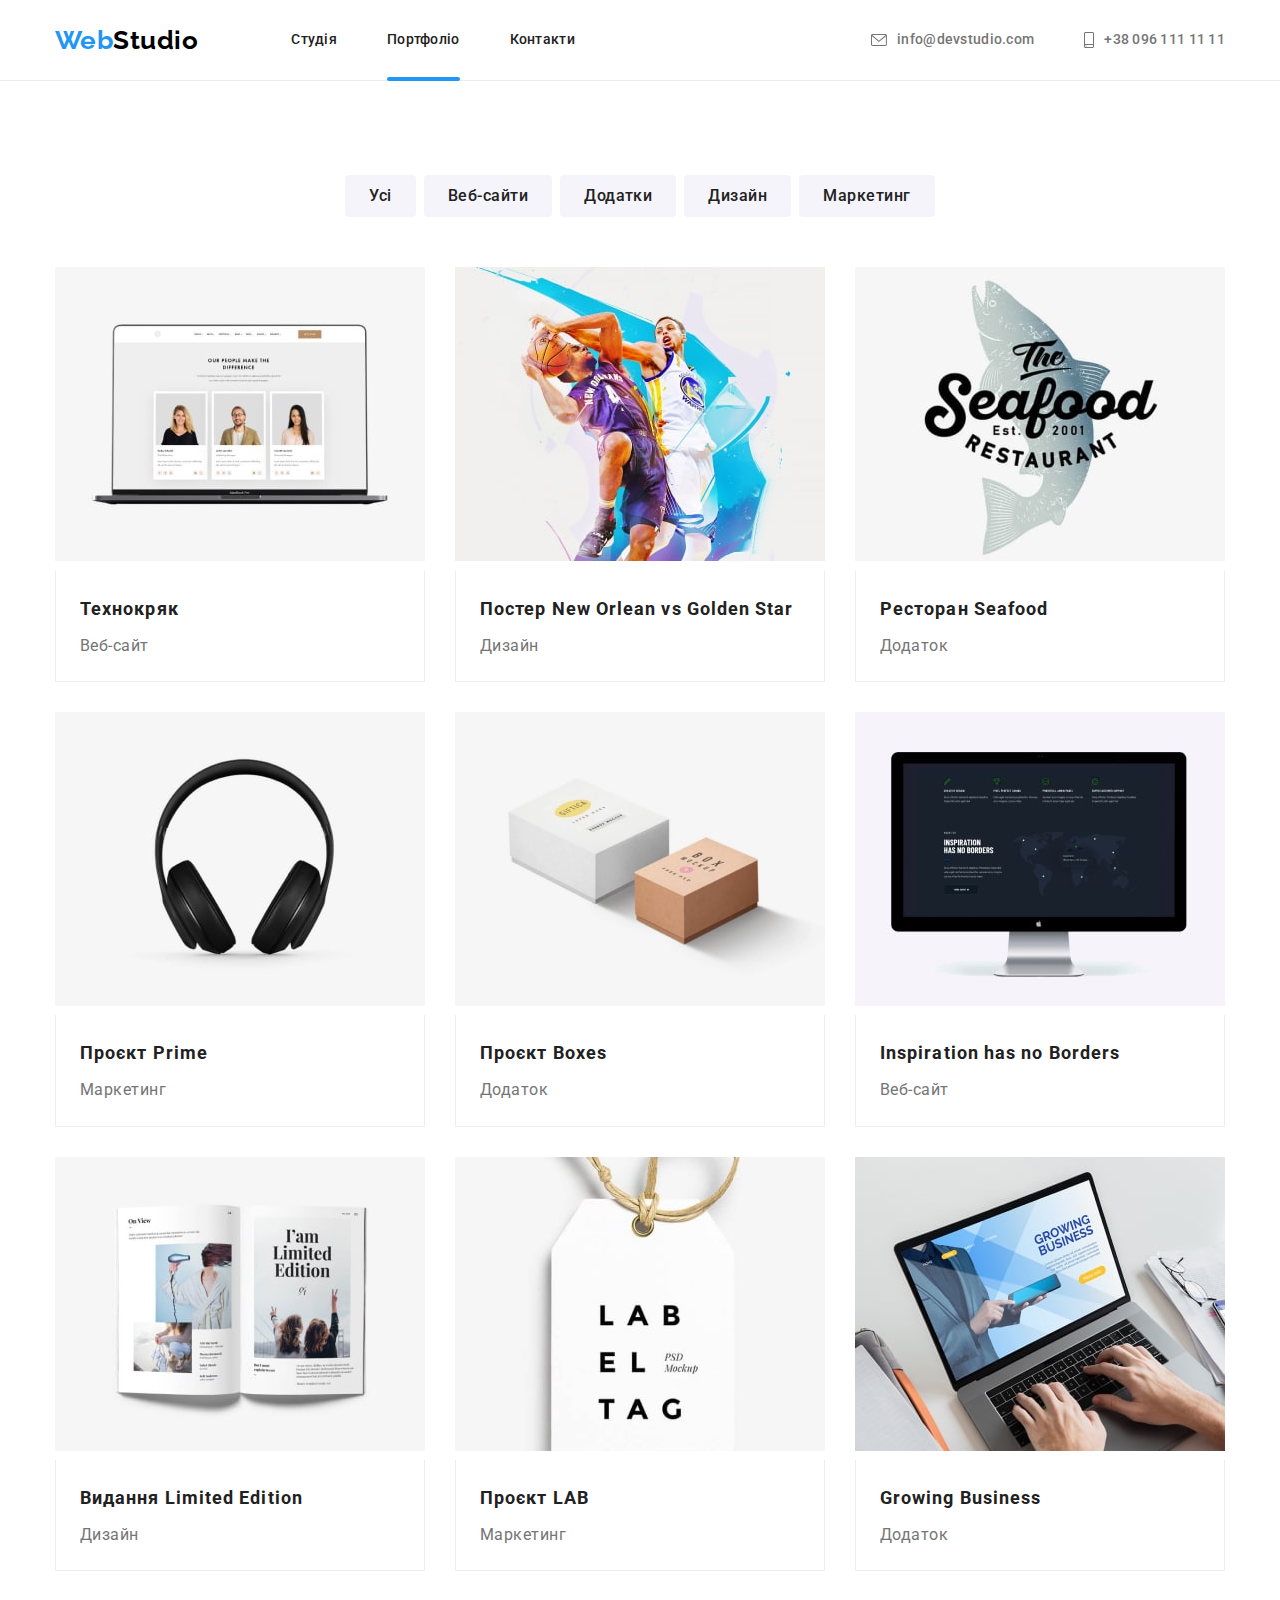
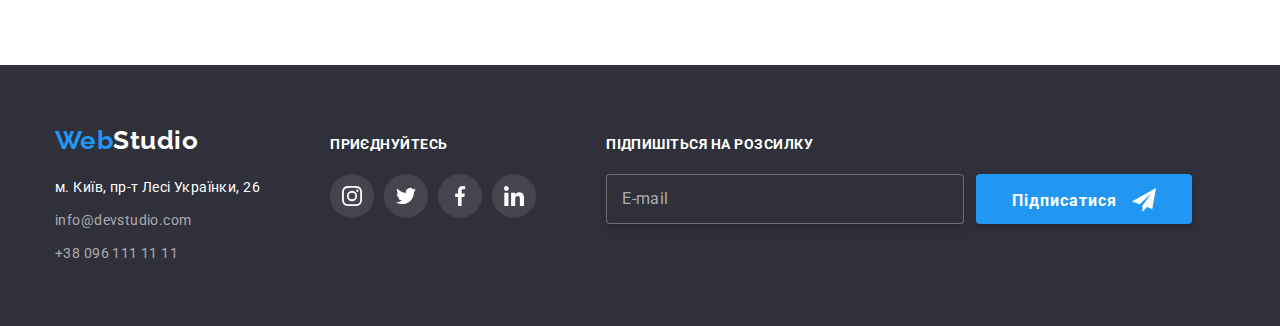
==== portfolio.html @ 504819e6 "add tag bem" ====
<!DOCTYPE html>
<html lang="uk">

<head>
  <meta charset="UTF-8" />
  <meta http-equiv="X-UA-Compatible" content="IE=edge" />
  <meta name="viewport" content="width=device-width, initial-scale=1.0" />
  <title>Портфоліо</title>
  <link href="https://fonts.googleapis.com/css2?family=Raleway:wght@700&family=Roboto:wght@400;500;700;900&display=swap"
    rel="stylesheet" />
  <link rel="stylesheet"
    href="https://cdnjs.cloudflare.com/ajax/libs/modern-normalize/1.1.0/modern-normalize.min.css" />
  <link rel="stylesheet" href="./css/styles.css" />
</head>

<body>
<!-- Шапка -->
<header class="page-header">
  <div class="container main-nav">
    <nav class="main-nav">


      <!-- Header logo -->
      <a href="./index.html" class="main-nav__logo">Web<span class="main-nav__label">Studio</span></a>

      <!-- Header nav -->
      <ul class="main-nav__list">

        <li class="main-nav__item"><a href="./index.html" class=" main-nav__link ">Студія</a>
        </li>
        <li class="main-nav__item"><a href="./portfolio.html" class="main-nav__link main-nav__link--current">Портфоліо</a></li>
        <li class="main-nav__item"><a href="" class="main-nav__link">Контакти</a></li>
      </ul>
    </nav>

    <!-- Header auth     -->
    <ul class="header-auth__list">
      <li class="header-auth__item">
        <a class="header-auth__link  header-auth__mailo" href="mailto:info@devstudio.com">
          <svg class="header-auth__icon" width="16" height="12">
            <use href="./images/icons.svg.svg#icon-envelope "> </use>
          </svg>info@devstudio.com</a>
      </li>
      <li class="header-auth__item">
        <a class="header-auth__link " href="tel:+380961111111">
          <svg class="header-auth__icon" width="10" height="16">
            <use href="./images/icons.svg.svg#icon-smartphone "> </use>
          </svg>+38 096 111 11 11</a>
      </li>
    </ul>
  </div>
</header>

  <main>
    <!-- Button nav -->

    <section class="section-title-portfolio section-item-portfolio">
      <h1 class="visuali-hidden">Портфоліо</h1>
      <div class="container">
        <ul class="section-radio-btn">
          <li class="radio-item">
            <button class="radio-btn" type="button">Усі</button>
          </li>

          <li class="radio-item">
            <button class="radio-btn" type="button">Веб-сайти</button>
          </li>
          <li class="radio-item">
            <button class="radio-btn" type="button">Додатки</button>
          </li>
          <li class="radio-item">
            <button class="radio-btn" type="button">Дизайн</button>
          </li>
          <li class="radio-item">
            <button class="radio-btn" type="button">Маркетинг</button>
          </li>
        </ul>
        <!--  Наші проєкти -->
        <ul class="section-item-portfolio item-button">
          <li class="project-item">
            <a href="#" class="link-project" rel="noopener noreferrer nofollow" target="_blank">
              <div class="overlay-port">
                <img src="./images/progectimg1.jpg" class="works" width="370" alt="Технокряк" />
                <p class="overlay-text">Ресурс пропонує комплексні пропозиції з різним рівнем функціоналу та сервісів.
                  Все це дозволить
                  відвідувачу отримати
                  вичерпні відомості про компанію чи приватну особу.</p>
              </div>
              <div class="project-user">
                <h2 class="project-title">Технокряк</h2>
                <p class="project-description">Веб-сайт</p>

              </div>
            </a>
          </li>
          <li class="project-item">
            <a href="#" class="link-project" rel="noopener noreferrer nofollow" target="_blank">
              <div class="overlay-port">
                <img src="./images/progectimg2.jpg" class="works" width="370" alt="Постер New Orlean" />
                <p class="overlay-text">Ресурс пропонує комплексні пропозиції з різним рівнем функціоналу та сервісів.
                  Все це дозволить
                  відвідувачу отримати
                  вичерпні відомості про компанію чи приватну особу.</p>
              </div>
              <div class="project-user">
                <h2 class="project-title">Постер New Orlean vs Golden Star</h2>
                <p class="project-description">Дизайн</p>
              </div>
            </a>
          </li>
          <li class="project-item">
            <a href="#" class="link-project" rel="noopener noreferrer nofollow" target="_blank">
              <div class="overlay-port">
                <img src="./images/progectimg3.jpg" class="works" width="370" alt="Ресторан Seafood" />
                <p class="overlay-text">Ресурс пропонує комплексні пропозиції з різним рівнем функціоналу та сервісів.
                  Все це дозволить
                  відвідувачу отримати
                  вичерпні відомості про компанію чи приватну особу.</p>
              </div>
              <div class="project-user">
                <h2 class="project-title">Ресторан Seafood</h2>
                <p class="project-description">Додаток</p>
              </div>
            </a>
          </li>
          <li class="project-item">
            <a href="#" class="link-project" rel="noopener noreferrer nofollow" target="_blank">
              <div class="overlay-port">
                <img src="./images/progectimg4.jpg" class="works" width="370" alt="Проєкт Prime" />
                <p class="overlay-text">Ресурс пропонує комплексні пропозиції з різним рівнем функціоналу та сервісів.
                  Все це дозволить
                  відвідувачу отримати
                  вичерпні відомості про компанію чи приватну особу.</p>
              </div>
              <div class="project-user">
                <h2 class="project-title">Проєкт Prime</h2>
                <p class="project-description">Маркетинг</p>
              </div>
            </a>
          </li>
          <li class="project-item">
            <a href="#" class="link-project" rel="noopener noreferrer nofollow" target="_blank">
              <div class="overlay-port">
                <img src="./images/progectimg5.jpg" class="works" width="370" alt="Проєкт Boxes" />
                <p class="overlay-text">Ресурс пропонує комплексні пропозиції з різним рівнем функціоналу та сервісів.
                  Все це дозволить
                  відвідувачу отримати
                  вичерпні відомості про компанію чи приватну особу.</p>
              </div>
              <div class="project-user">
                <h2 class="project-title">Проєкт Boxes</h2>
                <p class="project-description">Додаток</p>
              </div>
            </a>
          </li>
          <li class="project-item">
            <a href="#" class="link-project" rel="noopener noreferrer nofollow" target="_blank">
              <div class="overlay-port">
                <img src="./images/progectimg6.jpg" class="works" width="370" alt="Inspiration has no Borders" />
                <p class="overlay-text">Ресурс пропонує комплексні пропозиції з різним рівнем функціоналу та сервісів.
                  Все це дозволить
                  відвідувачу отримати
                  вичерпні відомості про компанію чи приватну особу.</p>
              </div>
              <div class="project-user">
                <h2 class="project-title">Inspiration has no Borders</h2>
                <p class="project-description">Веб-сайт</p>
              </div>
            </a>
          </li>
          <li class="project-item">
            <a href="#" class="link-project" rel="noopener noreferrer nofollow" target="_blank">
              <div class="overlay-port">
                <img src="./images/progectimg7.jpg" class="works" width="370" alt="Видання Limited Edition" />
                <p class="overlay-text">Ресурс пропонує комплексні пропозиції з різним рівнем функціоналу та сервісів.
                  Все це дозволить
                  відвідувачу отримати
                  вичерпні відомості про компанію чи приватну особу.</p>
              </div>
              <div class="project-user">
                <h2 class="project-title">Видання Limited Edition</h2>
                <p class="project-description">Дизайн</p>
              </div>
            </a>
          </li>
          <li class="project-item">
            <a href="#" class="link-project" rel="noopener noreferrer nofollow" target="_blank">
              <div class="overlay-port">
                <img src="./images/progectimg8.jpg" class="works" width="370" alt="Проєкт LAB" />
                <p class="overlay-text">Ресурс пропонує комплексні пропозиції з різним рівнем функціоналу та сервісів.
                  Все це дозволить
                  відвідувачу отримати
                  вичерпні відомості про компанію чи приватну особу.</p>
              </div>
              <div class="project-user">
                <h2 class="project-title">Проєкт LAB</h2>
                <p class="project-description">Маркетинг</p>
              </div>
            </a>
          </li>
          <li class="project-item">
            <a href="#" class="link-project" rel="noopener noreferrer nofollow" target="_blank">
              <div class="overlay-port">
                <img src="./images/progectimg9.jpg" class="works" width="370" alt="Growing Business" />
                <p class="overlay-text">Ресурс пропонує комплексні пропозиції з різним рівнем функціоналу та сервісів.
                  Все це дозволить
                  відвідувачу отримати
                  вичерпні відомості про компанію чи приватну особу.</p>
              </div>
              <div class="project-user">
                <h2 class="project-title">Growing Business</h2>
                <p class="project-description">Додаток</p>
              </div>
            </a>
          </li>
        </ul>
      </div>
    </section>
  </main>

  <!-- Footer -->
  <footer class="footer">
    <div class="container blok-logo">
      <div>
        <a href="./index.html" class="footer__title">Web<span class="footer__logo">Studio</span></a>
        <address class="footer__addres">
          <!-- Footer auth -->
          <ul class="footer-auth__list">
  
            <li class="footer-auth__item">
              <a class="footer-auth__maps" href="https://goo.gl/maps/EwNaGcTpWCkgvGho6" rel="noopener noreferrer nofollow"
                target="_blank">м. Київ, пр-т Лесі Українки, 26</a>
            </li>
  
            <li class="footer-auth__item">
              <a href="mailto:info@devstudio.com" class="footer-auth__link" rel="noopener noreferrer nofollow"
                target="_blank">info@devstudio.com</a>
            </li>
  
            <li class="footer-auth__item"><a href="tel:+380961111111" class="footer-auth__link">+38 096 111 11 11</a></li>
          </ul>
        </address>
      </div>
      <!-- Приєднуйтесь -->
      <div class=" footer-social">
        <b class="footer-social__title">приєднуйтесь</b>
        <ul class="footer-media__list">
  
          <li class="footer-media__item">
            <a class="footer-media__link " href="#" rel="noopener noreferrer nofollow" target="_blank">
              <svg class="footer-media__icon" width="20" height="20">
                <use href="./images/icons.svg.svg#icon-instagram"> </use>
              </svg>
            </a>
  
            <a class="footer-media__link " href="#" rel="noopener noreferrer nofollow" target="_blank">
              <svg class="footer-media__icon" width="20" height="20">
                <use href="./images/icons.svg.svg#icon-twitter"> </use>
              </svg>
            </a>
  
            <a class="footer-media__link " href="#" rel="noopener noreferrer nofollow" target="_blank">
              <svg class="footer-media__icon" width="20" height="20">
                <use href="./images/icons.svg.svg#icon-facebook"> </use>
              </svg>
            </a>
  
            <a class="footer-media__link " href="#" rel="noopener noreferrer nofollow" target="_blank">
              <svg class="footer-media__icon" width="20" height="20">
                <use href="./images/icons.svg.svg#icon-linkedin"> </use>
              </svg>
            </a>
          </li>
        </ul>
      </div>
      <!-- Підпишіться на розсилку -->
      <form>
        <div class="footer-social">
          <b class="footer-social__title">Підпишіться на розсилку</b>
          <div class="footer-subscribe">
            <div class="footer-form">
              <input class="footer-form__input" type="email" name="email" id="email" placeholder=" ">
              <label for="email" class="footer-form__label">E-mail</label>
            </div>
            <button type="submit" class="section-modal__btm">Підписатися
              <svg class="section-modal__icon" width="24" height="24">
                <use href="./images/icons.svg.svg#icon-icon-send-1"></use>
              </svg>
            </button>
          </div>
        </div>
      </form>
    </div>
  </footer>
</body>
</html>
---- css/styles.css ----
:root {
  --primary-color: #ffffff;
  --primary-teks-color: #212121;
  --secondary-teks-color: #757575;
  --background-color-hero: #c4c4c4;
  --hero-footer-color: #2f303a;
  --hero-btn-color: #188ce8;
  --hero-logo-color: #000000;
  --akcent-color: #2196f3;
  --auth-nav-color: rgba(255, 255, 255, 0.6);
  --button-color-nav: #f5f4fa;
  --border-heder-portfolio: #ececec;
  --border-project-item: #eeeeee;
  --border-client-icon: #afb1b8;
  --background-hero-image: rgba(47, 48, 58, 0.4);
  --box-shadow-section-avatar-one: rgba(0, 0, 0, 0.12);
  --box-shadow-section-avatar-two: rgba(0, 0, 0, 0.14);
  --box-shadow-section-avatar-three: rgba(0, 0, 0, 0.2);
  --box-shadow-radio-btn-one: rgba(0, 0, 0, 0.1);
  --box-shadow-radio-btn-two: rgba(0, 0, 0, 0.08);
  --box-shadow-radio-btn-three: rgba(0, 0, 0, 0.12);
  --box-shadow-project-item-one: rgba(0, 0, 0, 0.12);
  --box-shadow-project-item-two: rgba(0, 0, 0, 0.06);
  --box-shadow-project-item-three: rgba(0, 0, 0, 0.16);
  --background-footer-media: rgba(255, 255, 255, 0.1);
  --background-overlay-text: rgba(33, 150, 243, 0.9);
  --duration: 250ms;
  --timing-function: cubic-bezier(0.4, 0, 0.2, 1);
  --border-footer-subscribe-btn: rgba(255, 255, 255, 0.3);
  --drop-shadop-footer-subscribe-btn: drop-shadow(0px 4px 4px rgba(0, 0, 0, 0.15));
  --input-email-footer-bc: #2f303a;
  --label-email-footer-color: rgba(255, 255, 255, 0.6);
  --btn-sumbit-modal-box-shadow: rgba(0, 0, 0, 0.15);
  --comment-textarea-color: rgba(117, 117, 117, 0.5);
  --comment-textarea-border: rgba(33, 33, 33, 0.2);
  --works-description-bc: rgba(47, 48, 58, 0.8);
}

/* Body */
body {
  color: var(--primary-teks-color);
  background-color: var(--primary-color);
  font-family: 'Roboto', sans-serif;
  letter-spacing: 0.03em;
}
/* Utility */
h1,
h2,
h3,
h4,
h5,
h6,
p {
  margin: 0px;
  margin-block-start: 0;
  margin-block-end: 0;
}

ul {
  padding-inline-start: 0;
  margin-block-start: 0;
  margin-block-end: 0;
  margin: 0px;
  padding-left: 0;
  list-style: none;
}

/* Visuali Hidden */
.visuali-hidden {
  position: absolute;
  clip: rect(0 0 0 0);
  width: 1px;
  height: 1px;
}

/* Container */
.container {
  width: 1200px;
  margin-left: auto;
  margin-right: auto;
  padding-left: 15px;
  padding-right: 15px;
}

/* Шапка */
/* Header  and footer logo */
.page-header {
  border-bottom: 1px solid var(--border-heder-portfolio);
}

/* Main-nav */

.main-nav {
  display: flex;
  align-items: center;
}

/* Header logo */

.main-nav__label,
.footer__logo,
.main-nav__logo {
  font-family: 'Raleway', sans-serif;
  font-weight: 700;
  font-size: 26px;
  line-height: 1.19;
  text-decoration: none;
}

.main-nav__label {
  color: var(--hero-logo-color);
}
.footer__logo {
  color: var(--primary-color);
}

.main-nav__logo {
  margin-right: 93px;

  color: var(--akcent-color);
}

/* Header nav  */
.main-nav__list {
  display: flex;
  margin-top: 0;
  margin-bottom: 0;

  letter-spacing: 0.02em;
  font-weight: 500;
  font-size: 14px;
  line-height: 1.14;
}
  .main-nav__link--current {
  position: relative;

  color: var(--akcent-color);
}
.main-nav__link--current::after {
  content: '';
  position: absolute;
  bottom: -1px;
  display: block;
  width: 100%;
  height: 4px;
  background-color: var(--akcent-color);
  border-radius: 2px;
}

 .main-nav__link:hover,
 .main-nav__link:focus {
  color: var(--akcent-color);
}

.main-nav__item {
  display: block;
}

.main-nav__item:not(:last-child) {
  margin-right: 50px;
}

.main-nav__link {
  display: block;
  padding-top: 32px;
  padding-bottom: 32px;

  color: var(--primary-teks-color);
  text-decoration: none;

  transition: var(--duration) var(--timing-function);
}

/* Header auth */
.header-auth__list {
  display: flex;
  margin-top: 0;
  margin-bottom: 0;
  margin-left: auto;

  letter-spacing: 0.02em;
  font-weight: 500;
  font-size: 14px;
  line-height: 1.14;
}
.header-auth__item:not(:last-child) {
  margin-right: 50px;
}
.header-auth__item {
  display: block;
}

.header-auth__link {
  display: flex;
  padding-top: 32px;
  padding-bottom: 32px;
  align-items: center;
  fill: currentColor;

  color: var(--secondary-teks-color);
  text-decoration: none;

  transition: var(--duration) var(--timing-function);
}

.header-auth__link:hover,
.header-auth__link:focus {
  color: var(--akcent-color);
}
.header-auth__icon {
  margin-right: 10px;
}

.header-auth__icon:hover,
.header-auth__icon:focus {
  fill: var(--akcent-color);
}

.header-auth__mailo:hover,
.header-auth__mailo:focus {
  fill: var(--akcent-color);
}

/* Hero */
/* Hero title*/
/* Overlay */
.img-hero {
  max-width: 1600px;
  margin-right: auto;
  margin-left: auto;
  background-image: linear-gradient(var(--background-hero-image), var(--background-hero-image)),
    url('../images/imghero.jpg');
  background-position: center;
  background-repeat: no-repeat;
  background-size: cover;
}

.section-hero {
  display: flex;
  padding-top: 200px;
  padding-bottom: 200px;

  background-color: var(--background-color-hero);
  align-items: center;
  text-align: center;
}

.section-hero__title {
  max-width: 696px;
  margin-bottom: 30px;
  margin-left: auto;
  margin-right: auto;

  color: var(--primary-color);
  letter-spacing: 0.06em;
  text-transform: uppercase;
  font-weight: 900;
  font-size: 44px;
  line-height: 1.36;
}

/* Hero button */
/*Data-modal*/
.backdrop {
  position: fixed;
  top: 0;
  left: 0;
  width: 100%;
  height: 100%;

  background-color: var(--box-shadow-section-avatar-three);

  opacity: 1;
  transform: scale(1);
  transition: opacity var(--duration) var(--timing-function),
    visibility var(--duration) var(--timing-function),
    transform var(--duration) var(--timing-function);
}

.backdrop.is-hidden {
  opacity: 0;
  pointer-events: none;
  visibility: hidden;
}

.modal {
  position: absolute;
  top: 50%;
  left: 50%;
  padding: 40px;
  width: 528px;
  border-radius: 4px;

  background-color: var(--primary-color);
  box-shadow: 0px 1px 3px var(--box-shadow-section-avatar-one),
    0px 1px 1px var(--box-shadow-section-avatar-two),
    0px 2px 1px var(--box-shadow-section-avatar-three);
  text-align: center;

  transform: translate(-50%, -50%) scale(1);
  transition: transform var(--duration) var(--timing-function);
}

.is-hidden-modal {
  position: absolute;
  display: flex;
  width: 30px;
  height: 30px;
  top: 8px;
  right: 8px;
  justify-content: center;
  align-items: center;
  border-radius: 50%;

  background-color: var(--primary-color);
  border: 1px solid var(--box-shadow-radio-btn-one);
  cursor: pointer;

  transform: scale(1);
}
.icon-close-modal {
  transition: var(--duration) var(--timing-function);
}

.modal .is-hidden-modal:hover,
.modal .is-hidden-modal:focus {
  fill: var(--akcent-color);
}

.section-modal__btm{
  position: relative;
  height: 50px;
  min-width: 216px;

  border-radius: 4px;
  border-color: transparent;
  box-shadow: 0px 4px 4px var(--btn-sumbit-modal-box-shadow);

  color: var(--primary-color);
  background-color: var(--akcent-color);
  font-family: inherit;
  font-weight: 700;
  font-size: 16px;
  line-height: 1.88;
  letter-spacing: 0.06em;
  cursor: pointer;

  transition: var(--duration) var(--timing-function);
}

.hero-btm:hover,
.hero-btm:focus {
  background-color: var(--hero-btn-color);
}

/* Sections features */

.section-features {
  padding-top: 94px;
}
.section-features__list {
  display: flex;
  gap: 30px;
}

.section-features__icon {
  padding: 25px 100px;
  border-radius: 4px;

  height: 120px;
  margin-bottom: 30px;
  background-color: var(--button-color-nav);
}
.section-features__svg {
  height: 70px;
  width: 70px;
}

.section-features__title {
  margin-bottom: 10px;

  color: var(--primary-teks-color);
  font-weight: 700;
  font-size: 14px;
  line-height: 1.14;
  text-transform: uppercase;
}

.section-features__description {
  max-width: 270px;

  color: var(--secondary-teks-color);
  font-size: 14px;
  line-height: 1.71;
}

/* Чим ми займаємося */
/* Наша команда */
.section {
  padding-top: 94px;
  padding-bottom: 94px;

  text-align: center;
}

.team:nth-child(2n) {
  background-color: var(--button-color-nav);
}

.section__title {
  margin-bottom: 50px;
  justify-content: center;

  color: var(--primary-teks-color);
  font-weight: 700;
  font-size: 36px;
  line-height: 1.16;
}

.section__works {
  display: flex;
}

.section__item {
  position: relative;
  display: block;
  margin-right: 30px;
}

.section__item:nth-child(3n) {
  margin-right: 0;
}
.item-works__description {
  position: absolute;
  display: flex;
  justify-content: center;
  align-items: center;
  width: 100%;
  height: 70px;
  bottom: 0;
  left: 0;

  color: var(--primary-color);
  background-color: var(--works-description-bc);
  font-weight: 700;
  font-size: 14px;
  line-height: 1.14;
  text-align: center;
  text-transform: uppercase;
}

.section__team {
  margin-bottom: 16px;

  color: var(--secondary-teks-color);
  font-size: 16px;
  line-height: 1.18;
  text-align: center;
}

.section__list {
  display: flex;
  margin-bottom: auto;
  margin-top: auto;
}
.section__info {
  padding-top: 30px;
  padding-bottom: 30px;
}

.section__avatar {
  display: block;
  max-width: 100%;
  box-shadow: 0px 1px 3px var(--box-shadow-section-avatar-one),
    0px 1px 1px var(--box-shadow-section-avatar-two),
    0px 2px 1px var(--box-shadow-section-avatar-three);
  border-radius: 0px 0px 4px 4px;

  background-color: var(--primary-color);
}

.section__avatar:not(:last-child) {
  margin-right: 30px;
}

.section__name {
  margin-bottom: 10px;

  color: var(--primary-teks-color);
  font-size: 16px;
  line-height: 1.18;
  text-align: center;
}

/* Links media avatar */

.section-socials__list {
  display: flex;
  justify-content: center;
}
.section-socials__item:not(:last-child) {
  margin-right: 10px;
}

.section-socials__link {
  display: block;
  padding: 12px;

  height: 44px;
  border-radius: 50%;
  fill: var(--border-client-icon);
  background-color: var(--primary-color);
  text-decoration: none;

  transition: var(--duration) var(--timing-function);
}

.section-socials__link:hover,
.section-socials__link:focus {
  fill: var(--primary-color);
  background-color: var(--akcent-color);
}

/* Button nav portfolio */
.section-title-portfolio {
  padding-top: 94px;
  padding-bottom: 94px;

  color: var(--primary-teks-color);
  font-size: 36px;
  line-height: 1.16;
}

.section-item-portfolio {
  display: flex;
  flex-wrap: wrap;
  gap: 30px;
}

.section-radio-btn {
  display: flex;
  margin-bottom: 50px;
  justify-content: center;
}
.radio-item {
  margin-right: 8px;
}
.radio-item:nth-child(5) {
  margin-right: 0;
}

.radio-btn {
  display: block;
  padding: 6px 22px;
  border-radius: 4px;
  border-color: transparent;

  color: var(--primary-teks-color);
  background-color: var(--button-color-nav);
  font-family: inherit;
  font-size: 16px;
  font-weight: 500;
  line-height: 1.62;
  letter-spacing: 0.03em;
  cursor: pointer;

  transition: var(--duration) var(--timing-function);
}

.radio-btn:hover,
.radio-btn:focus {
  box-shadow: 0px 3px 1px var(--box-shadow-radio-btn-one),
    0px 1px 2px var(--box-shadow-radio-btn-two), 0px 2px 2px var(--box-shadow-radio-btn-three);

  color: var(--primary-color);
  background-color: var(--akcent-color);
}

.project-item {
  display: block;
}
.overlay-port {
  position: relative;
  overflow: hidden;
}

.overlay-text {
  position: absolute;
  top: 0;
  left: 0;
  width: 100%;
  height: 100%;
  padding: 63px 24px;

  color: var(--primary-color);
  font-size: 18px;
  line-height: 1.56;
  background-color: var(--background-overlay-text);

  opacity: 0;
  transform: translateY(100%);
  transition: transform var(--duration) var(--timing-function),
    opacity var(--duration) var(--timing-function);
}

.section-item-portfolio .link-project:hover .overlay-text,
.section-item-portfolio .link-project:focus .overlay-text {
  opacity: 1;
  transform: translateY(0);
}
.link-project {
  display: block;

  transition: var(--duration) var(--timing-function);
}
.link-project:hover,
.link-project:focus {
  box-shadow: 0px 1px 1px var(--box-shadow-project-item-one),
    0px 4px 4px var(--box-shadow-project-item-two), 1px 4px 6px var(--box-shadow-project-item-three);
}
.link-project {
  text-decoration: none;
}
.section__image {
  display: block;
  max-width: 100%;
}

.project-user {
  padding-top: 20px;
  padding-right: 24px;
  padding-bottom: 20px;
  padding-left: 24px;
  background-color: var(--primary-color);
  border-bottom: 1px solid var(--border-project-item);
  border-right: 1px solid var(--border-project-item);
  border-left: 1px solid var(--border-project-item);
}

.project-title {
  margin-bottom: 4px;

  color: var(--primary-teks-color);
  font-weight: 700;
  font-size: 18px;
  line-height: 2;
  letter-spacing: 0.06em;
}

.project-description {
  color: var(--secondary-teks-color);
  font-size: 16px;
  line-height: 1.88;
}

/* Section-Customers */
/* Постійні клієнти */

.section-customers__list {
  display: flex;
}

.section-customers__item:not(:last-child) {
  margin-right: 30px;
}

.section-customers__link {
  display: flex;
  height: 92px;
  width: 170px;
  justify-content: center;
  align-items: center;
  border-radius: 4px;
  border: 1px solid var(--border-client-icon);
  fill: var(--border-client-icon);

  transition: var(--duration) var(--timing-function);
}
.section-customers__link:hover,
.section-customers__link:focus {
  fill: var(--akcent-color);
  border-color: var(--akcent-color);
}

.section-customers__icon {
  display: block;
  width: 106px;
  height: 60px;
}

/* Footer */
/*  Footer auth*/
.footer {
  padding-top: 60px;
  padding-bottom: 60px;

  background-color: var(--hero-footer-color);
}
.footer__title {
  color: var(--akcent-color);
  font-family: 'Raleway', sans-serif;
  font-weight: 700;
  font-size: 26px;
  line-height: 1.19;
  text-decoration: none;
}

.footer__addres {
  margin-top: 20px;

  font-style: normal;
  font-weight: 400;
}
.footer-auth__item {
  margin-bottom: 9px;
}
.footer-auth__item:nth-last-child(1) {
  margin-bottom: 0;
}
.blok-logo {
  display: flex;
  align-items: baseline;
}

/* Підпишіться на розсилку */
.footer-social {
  margin-left: 70px;
}

.footer-social__title {
  margin-bottom: 20px;

  color: var(--primary-color);
  font-weight: 700;
  font-size: 14px;
  line-height: 1.14;
  text-transform: uppercase;
}
.footer-media__item {
  display: flex;
  margin: 0;
  padding: 0;
  margin-top: 20px;
  gap: 10px;
}

.footer-media__link  {
  display: flex;
  align-items: center;
  justify-content: center;
  height: 44px;
  width: 44px;
  border-radius: 50%;

  color: var(--primary-color);
  background-color: var(--background-footer-media);
  background-repeat: no-repeat;
  background-position: center;
}
.footer-media__link  {
  fill: currentColor;

  transition: var(--duration) var(--timing-function);
}

.footer-media__link:hover,
.footer-media__link:focus {
  border-radius: 50%;

  background-color: var(--akcent-color);
}

.footer-auth__maps {
  color: var(--primary-color);

  text-decoration: none;
  font-size: 14px;
  line-height: 1.71;
  letter-spacing: 0.03em;
}
/* Footer auth */
.footer-auth__link {
  color: var(--auth-nav-color);
  letter-spacing: 0.03em;
  font-size: 14px;
  line-height: 1.71;
  text-decoration: none;

  transition: var(--duration) var(--timing-function);
}

.footer-auth__link:hover,
.footer-auth__link:focus {
  color: var(--akcent-color);
}
/* Modal */
.title-modal {
  text-align: center;
  margin-bottom: 12px;
}

.modal-form {
  margin-right: auto;
  margin-left: auto;
}

.group-modal {
  margin-bottom: 20px;
  text-align: start;
}
.input-wrap {
  position: relative;
  display: flex;
  flex-direction: column;
  margin-top: 4px;
}
.item-group-modal:not(:last-child) {
  margin-bottom: 10px;
}
 
.item-group-modal .form-input {
  border: 1px solid var(--comment-textarea-border);
  border-radius: 4px;
  height: 40px;
  padding-left: 42px;
  cursor: pointer;
}

.item-group-modal:hover .form-input,
.item-group-modal:focus .form-input {
  border-color: var(--akcent-color);
}
.item-group-modal .label {
  color: var(--secondary-teks-color);

  font-size: 12px;
  line-height: 1.16;
  letter-spacing: 0.01em;
}
.form-input {
  transition: var(--duration) var(--timing-function);
}

.form-input:hover + .icon-name,
.form-input:focus + .icon-name {
  fill: var(--akcent-color);
}

.icon-name {
  position: absolute;
  top: 50%;
  left: 19px;

  transform: translateY(-50%);
  transition: var(--duration) var(--timing-function);
}

.comment textarea {
  height: 120px;
  width: 448px;
  resize: none;
  padding: 16px 12px;
  margin-top: 4px;
  border-radius: 4px;
  border: 1px solid var(--comment-textarea-border);

  color: var(--comment-textarea-color);
  font-size: 12px;
  line-height: 1.16;
  letter-spacing: 0.01em;
  cursor: pointer;

  transition: var(--duration) var(--timing-function);
}
.comment textarea:hover,
.comment textarea:focus {
  border-color: var(--akcent-color);
}

.checkbox {
  -webkit-appearance: none;
  -moz-appearance: none;
  appearance: none;
}

.checkbox-label {
  display: flex;
  align-items: center;
  justify-content: center;
  margin-bottom: 30px;
  cursor: pointer;
}

.icon-border {
  display: block;
}

.check {
  display: none;
  transition: var(--duration) var(--timing-function);
}
.checkbox:checked + .icon-checkbox .check {
  display: block;
  fill: var(--primary-color);
}

.checkbox:checked + .icon-checkbox {
  background-color: var(--akcent-color);
  border-radius: 4px;
}

.checkbox:checked + .icon-checkbox > .icon-border {
  display: none;
}
.contract {
  margin-left: 10px;

  color: var(--secondary-teks-color);
  line-height: 1.71;
  font-weight: 400;
  font-size: 14px;
}

.link-contract {
  margin-left: 5px;

  color: var(--akcent-color);
}

.btn-sumbit-modal {
  min-width: 200px;
  height: 50px;
  cursor: pointer;
  padding: 10px 28px;
  margin-right: auto;
  margin-left: auto;
  border-radius: 4px;
  border: transparent;

  color: var(--primary-color);
  background-color: var(--akcent-color);
  box-shadow: 0px 4px 4px var(--btn-sumbit-modal-box-shadow);

  font-weight: 700;
  font-size: 16px;
  line-height: 1.88;
  letter-spacing: 0.06em;
}
/* Підпишіться на розсилку */
.footer-subscribe {
  display: flex;
  margin-top: 20px;
  gap: 12px;
}
 
.footer-form__input{
  width: 358px;
  padding: 15px;
  border: 1px solid var(--border-footer-subscribe-btn);
  border-radius: 4px;

  color: var(--primary-color);
  background-color: var(--input-email-footer-bc);

  filter: var(--drop-shadop-footer-subscribe-btn);
}
.footer-form {
  position: relative;
}
.footer-form__label{
  position: absolute;
  top: 50%;
  left: 16px;

  color: var(--label-email-footer-color);

  transform: translateY(-50%);
  transition: var(--duration) var(--timing-function);
}
.footer-form__input:focus + .footer-form__label,
.footer-form__input:not(:placeholder-shown) + .footer-form__label {
  transform: translate(-70px, -10px);
}

.section-modal__icon {
  margin-left: 10px;

  fill: var(--primary-color);

  transform: translateY(25%);
}
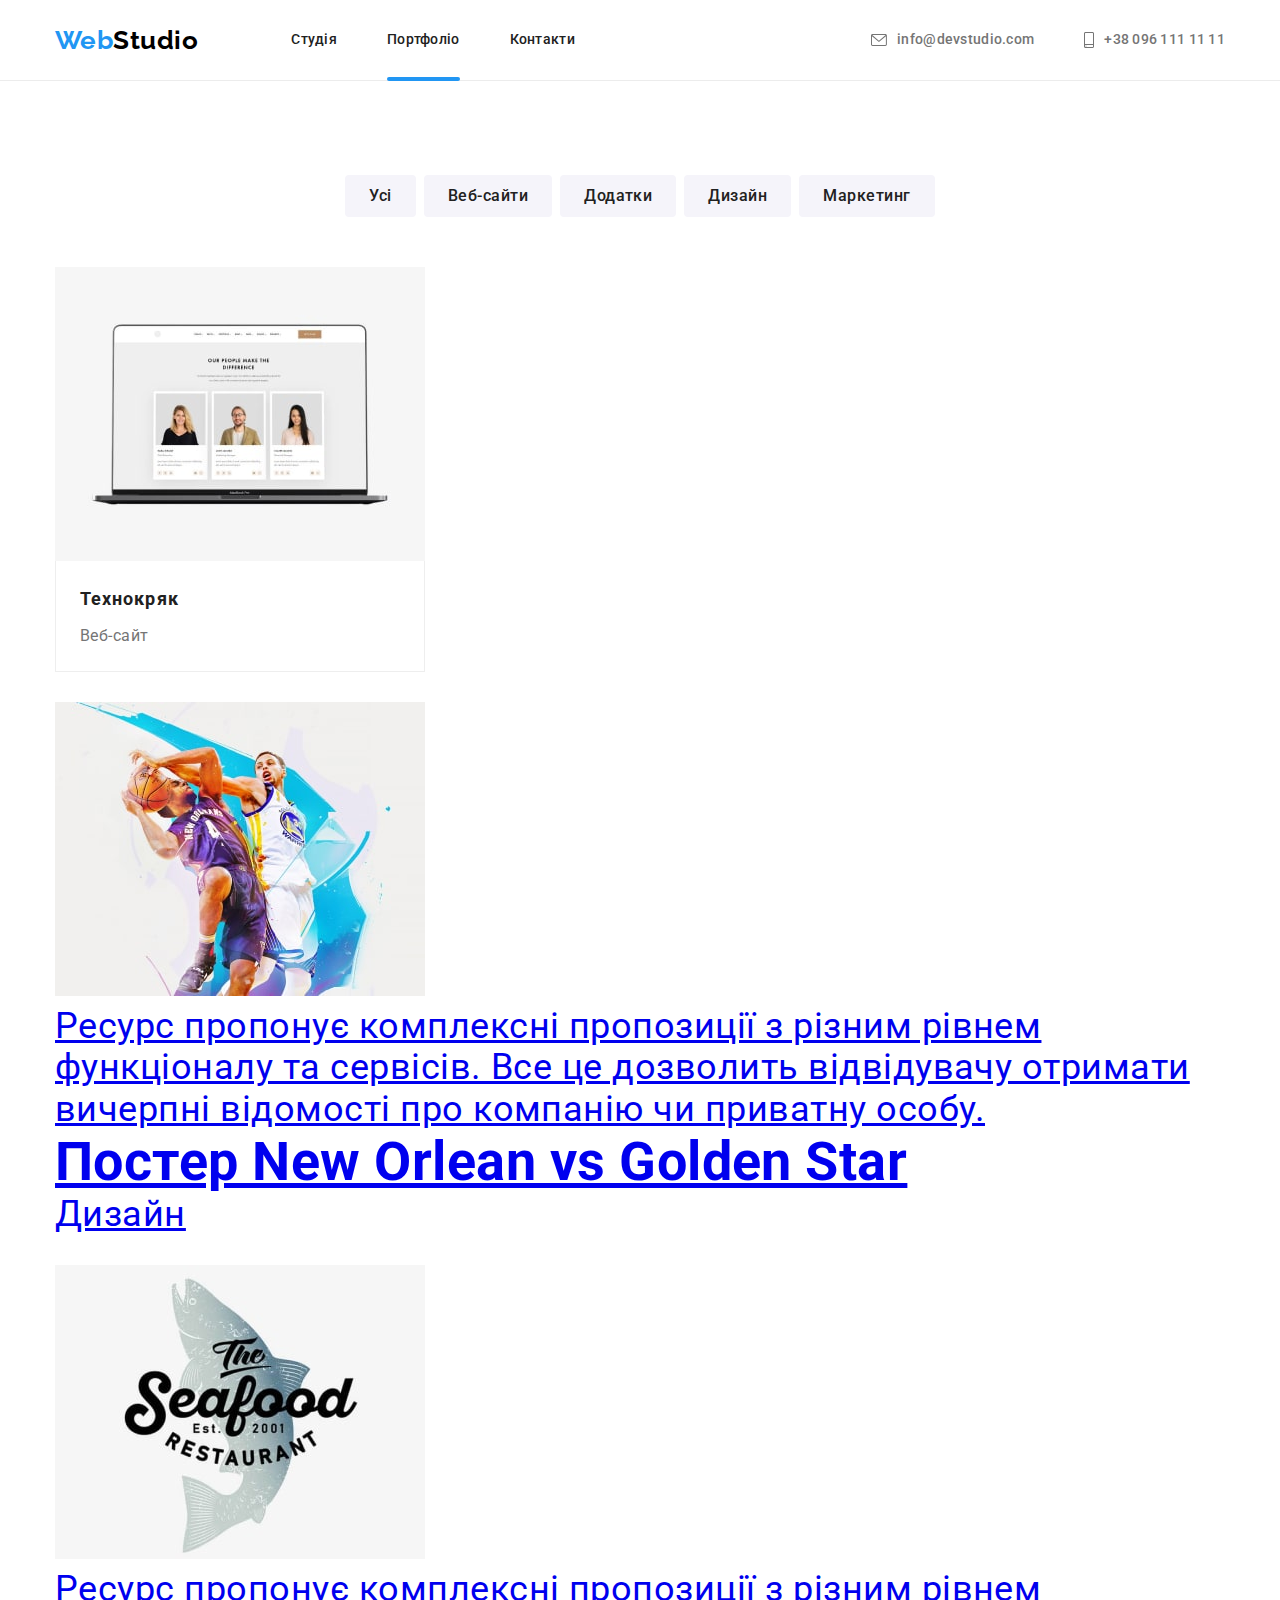
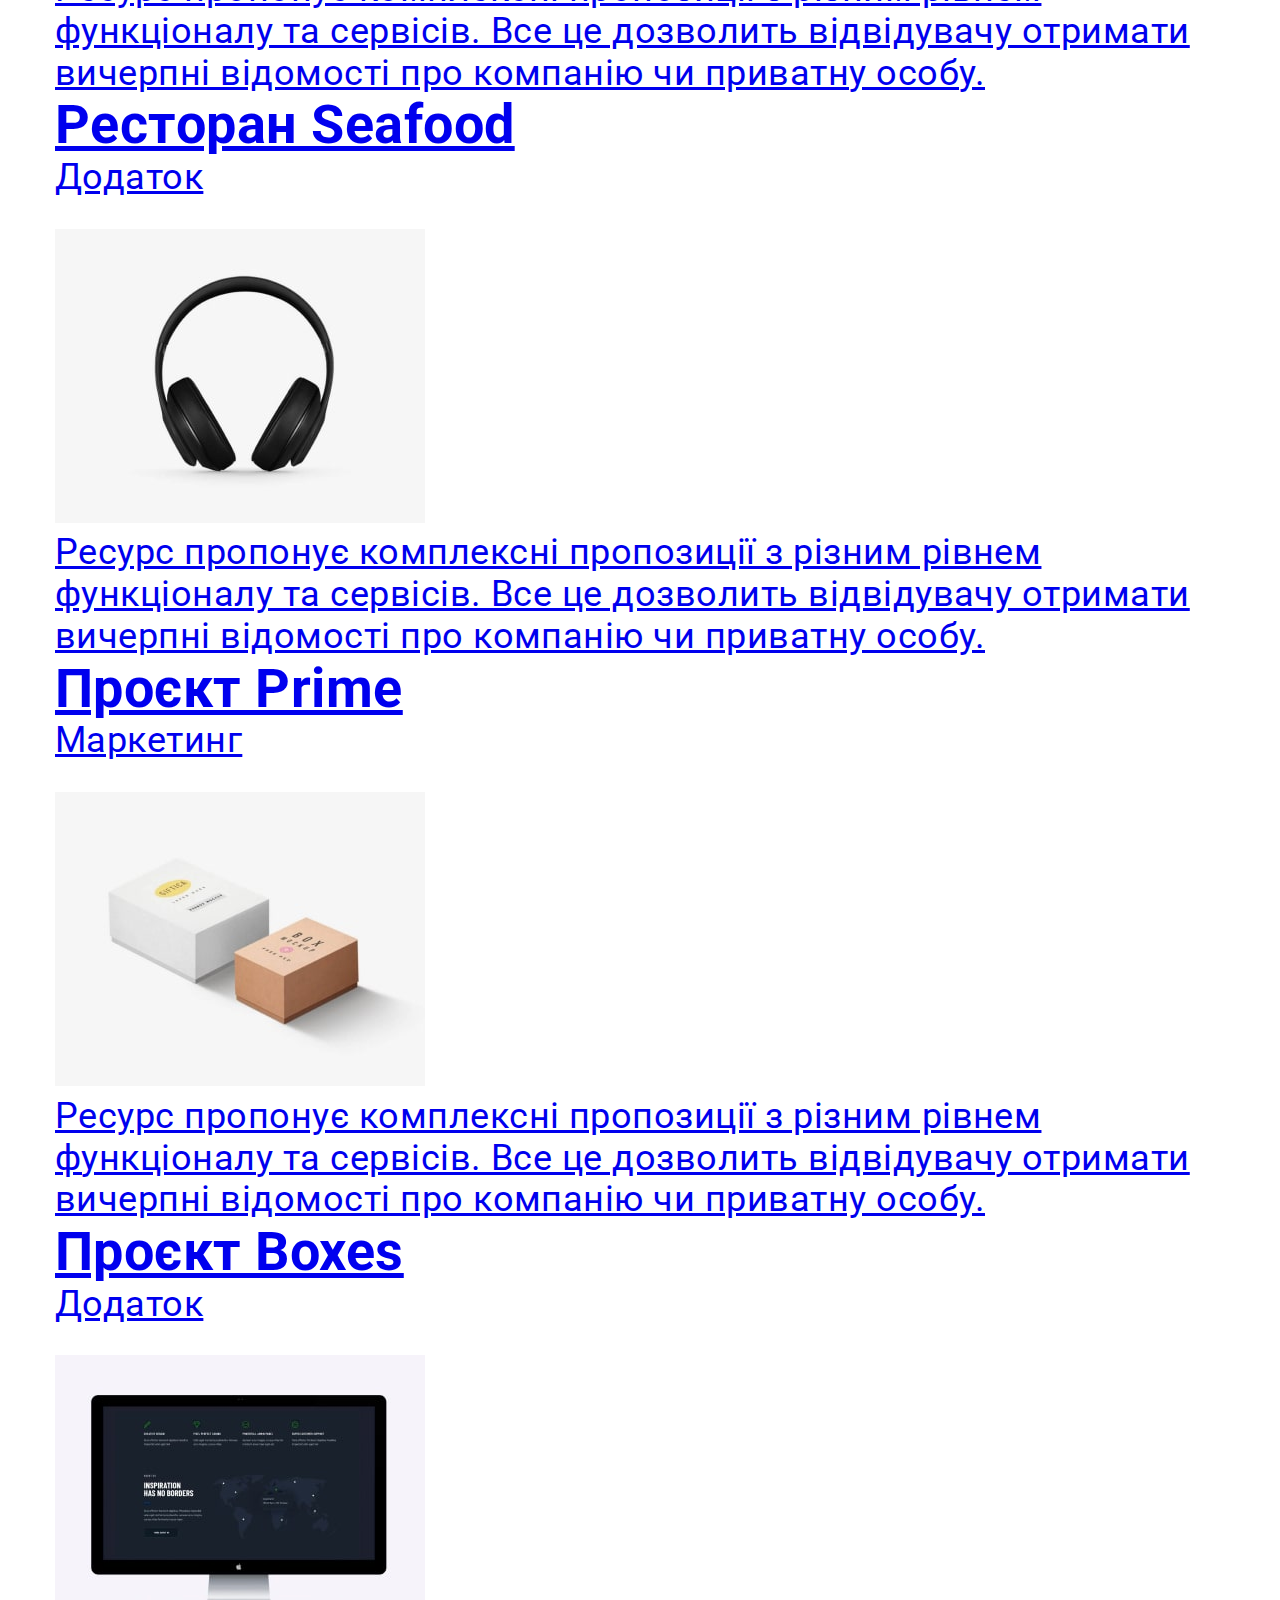
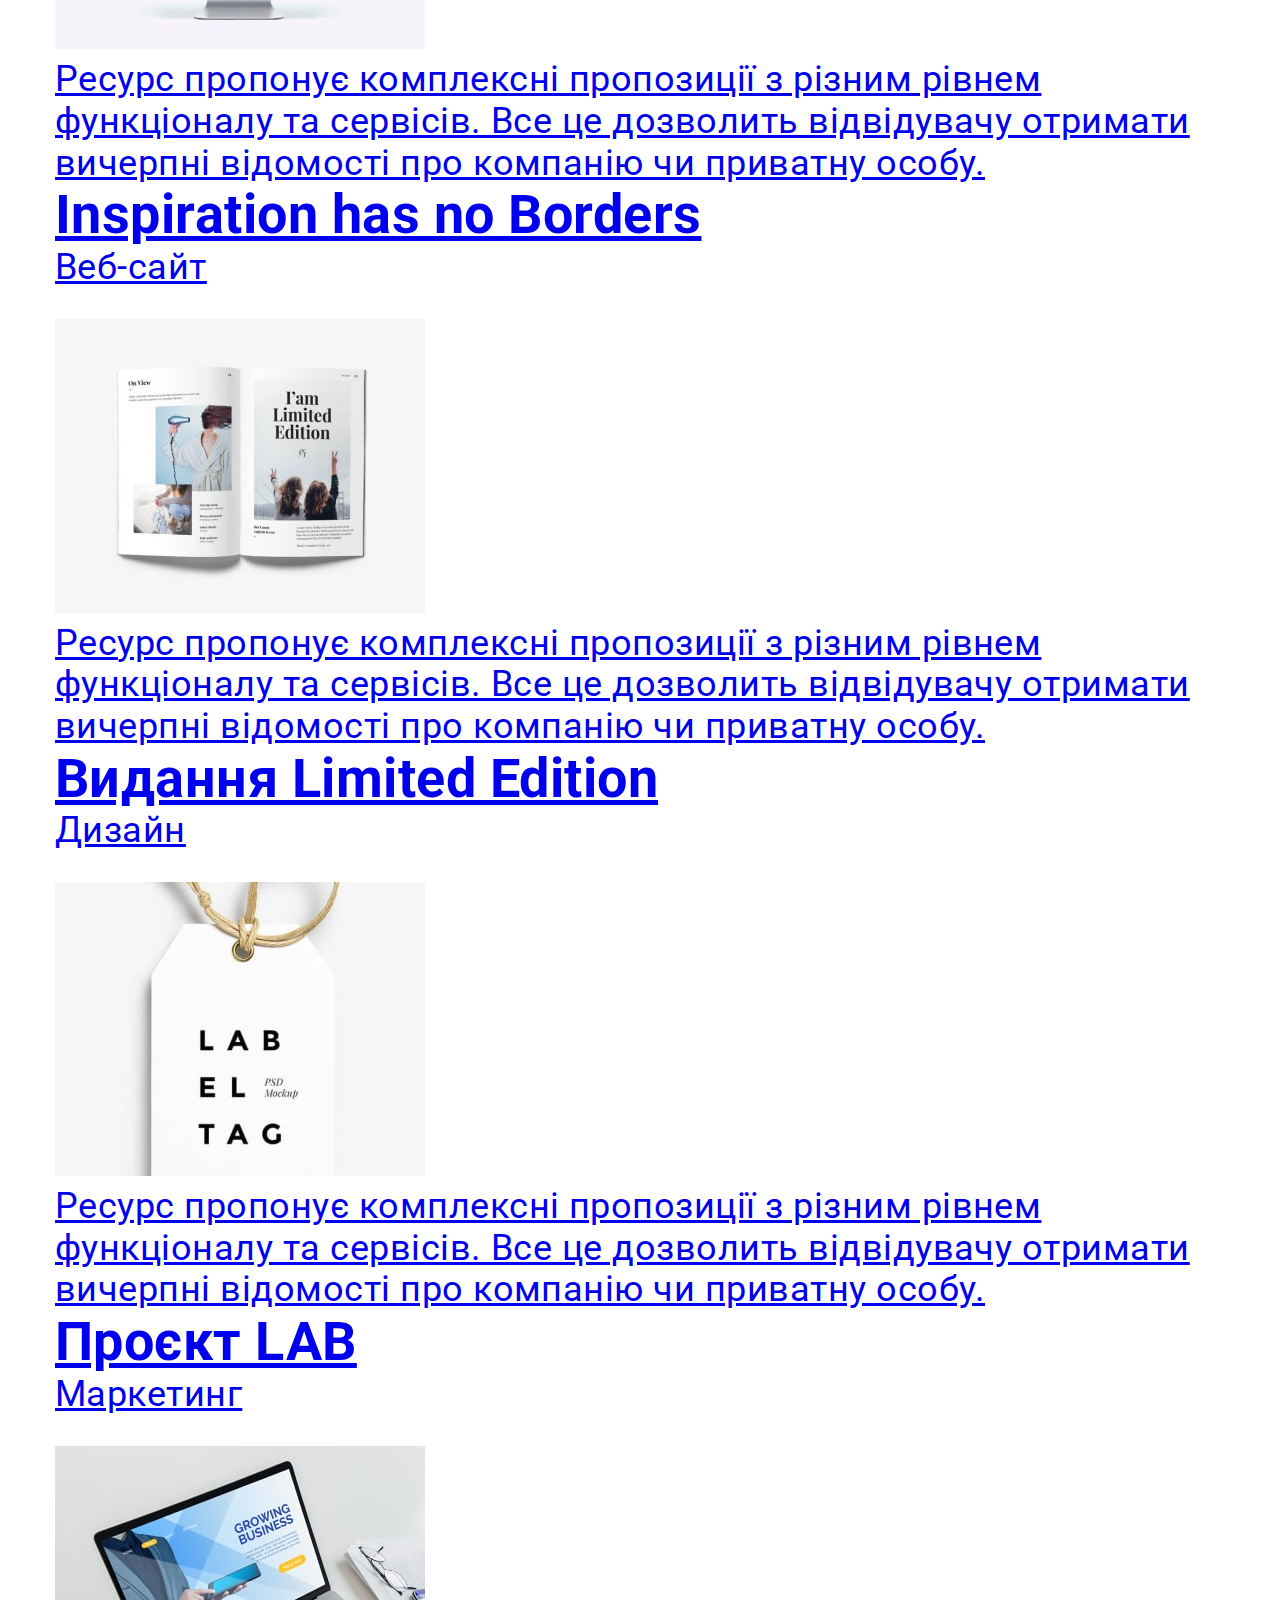
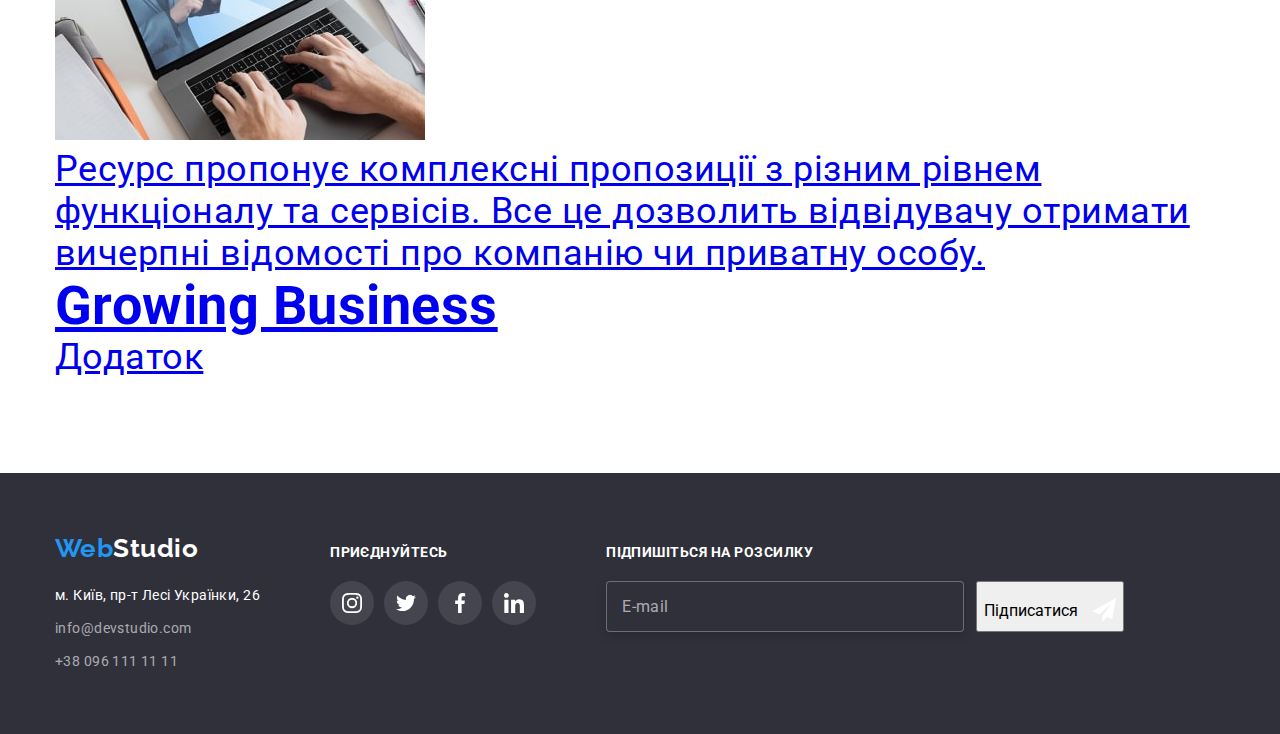
==== commit 51f589f4: "add tag bem" ====
--- a/portfolio.html
+++ b/portfolio.html
@@ -54,41 +54,43 @@
   <main>
     <!-- Button nav -->
 
-    <section class="section-title-portfolio section-item-portfolio">
+    <section class="section__portfolio">
       <h1 class="visuali-hidden">Портфоліо</h1>
       <div class="container">
-        <ul class="section-radio-btn">
-          <li class="radio-item">
-            <button class="radio-btn" type="button">Усі</button>
-          </li>
-
-          <li class="radio-item">
-            <button class="radio-btn" type="button">Веб-сайти</button>
-          </li>
-          <li class="radio-item">
-            <button class="radio-btn" type="button">Додатки</button>
-          </li>
-          <li class="radio-item">
-            <button class="radio-btn" type="button">Дизайн</button>
-          </li>
-          <li class="radio-item">
-            <button class="radio-btn" type="button">Маркетинг</button>
+        <ul class="radio__list">
+
+          <li class="radio__item">
+            <button class="radio__btn" type="button">Усі</button>
+          </li>
+
+          <li class="radio__item">
+            <button class="radio__btn" type="button">Веб-сайти</button>
+          </li>
+          <li class="radio__item">
+            <button class="radio__btn" type="button">Додатки</button>
+          </li>
+          <li class="radio__item">
+            <button class="radio__btn" type="button">Дизайн</button>
+          </li>
+          <li class="radio__item">
+            <button class="radio__btn" type="button">Маркетинг</button>
           </li>
         </ul>
         <!--  Наші проєкти -->
-        <ul class="section-item-portfolio item-button">
-          <li class="project-item">
-            <a href="#" class="link-project" rel="noopener noreferrer nofollow" target="_blank">
-              <div class="overlay-port">
-                <img src="./images/progectimg1.jpg" class="works" width="370" alt="Технокряк" />
-                <p class="overlay-text">Ресурс пропонує комплексні пропозиції з різним рівнем функціоналу та сервісів.
-                  Все це дозволить
-                  відвідувачу отримати
-                  вичерпні відомості про компанію чи приватну особу.</p>
-              </div>
-              <div class="project-user">
-                <h2 class="project-title">Технокряк</h2>
-                <p class="project-description">Веб-сайт</p>
+        <ul class="portfolio__list">
+          
+          <li class="portfolio__item">
+            <a href="#" class="portfolio__link" rel="noopener noreferrer nofollow" target="_blank">
+              <div class="section__port-overlay">
+                <img src="./images/progectimg1.jpg" class="section__image" width="370" alt="Технокряк" />
+                <p class="section__text-overlay">Ресурс пропонує комплексні пропозиції з різним рівнем функціоналу та сервісів.
+                  Все це дозволить
+                  відвідувачу отримати
+                  вичерпні відомості про компанію чи приватну особу.</p>
+              </div>
+              <div class="project__user">
+                <h2 class="project__title">Технокряк</h2>
+                <p class="project__description">Веб-сайт</p>
 
               </div>
             </a>
--- a/css/styles.css
+++ b/css/styles.css
@@ -260,74 +260,8 @@
 }
 
 /* Hero button */
-/*Data-modal*/
-.backdrop {
-  position: fixed;
-  top: 0;
-  left: 0;
-  width: 100%;
-  height: 100%;
-
-  background-color: var(--box-shadow-section-avatar-three);
-
-  opacity: 1;
-  transform: scale(1);
-  transition: opacity var(--duration) var(--timing-function),
-    visibility var(--duration) var(--timing-function),
-    transform var(--duration) var(--timing-function);
-}
-
-.backdrop.is-hidden {
-  opacity: 0;
-  pointer-events: none;
-  visibility: hidden;
-}
-
-.modal {
-  position: absolute;
-  top: 50%;
-  left: 50%;
-  padding: 40px;
-  width: 528px;
-  border-radius: 4px;
-
-  background-color: var(--primary-color);
-  box-shadow: 0px 1px 3px var(--box-shadow-section-avatar-one),
-    0px 1px 1px var(--box-shadow-section-avatar-two),
-    0px 2px 1px var(--box-shadow-section-avatar-three);
-  text-align: center;
-
-  transform: translate(-50%, -50%) scale(1);
-  transition: transform var(--duration) var(--timing-function);
-}
-
-.is-hidden-modal {
-  position: absolute;
-  display: flex;
-  width: 30px;
-  height: 30px;
-  top: 8px;
-  right: 8px;
-  justify-content: center;
-  align-items: center;
-  border-radius: 50%;
-
-  background-color: var(--primary-color);
-  border: 1px solid var(--box-shadow-radio-btn-one);
-  cursor: pointer;
-
-  transform: scale(1);
-}
-.icon-close-modal {
-  transition: var(--duration) var(--timing-function);
-}
-
-.modal .is-hidden-modal:hover,
-.modal .is-hidden-modal:focus {
-  fill: var(--akcent-color);
-}
-
-.section-modal__btm{
+
+.modal__btm{
   position: relative;
   height: 50px;
   min-width: 216px;
@@ -522,7 +456,7 @@
 }
 
 /* Button nav portfolio */
-.section-title-portfolio {
+.section__portfolio {
   padding-top: 94px;
   padding-bottom: 94px;
 
@@ -530,26 +464,26 @@
   font-size: 36px;
   line-height: 1.16;
 }
-
-.section-item-portfolio {
+.radio__list {
+  display: flex;
+  margin-bottom: 50px;
+  justify-content: center;
+}
+
+.portfolio__list {
   display: flex;
   flex-wrap: wrap;
   gap: 30px;
 }
 
-.section-radio-btn {
-  display: flex;
-  margin-bottom: 50px;
-  justify-content: center;
-}
-.radio-item {
+.radio__item {
   margin-right: 8px;
 }
-.radio-item:nth-child(5) {
+.radio__item:nth-child(5) {
   margin-right: 0;
 }
 
-.radio-btn {
+.radio__btn {
   display: block;
   padding: 6px 22px;
   border-radius: 4px;
@@ -567,8 +501,8 @@
   transition: var(--duration) var(--timing-function);
 }
 
-.radio-btn:hover,
-.radio-btn:focus {
+.radio__btn:hover,
+.radio__btn:focus {
   box-shadow: 0px 3px 1px var(--box-shadow-radio-btn-one),
     0px 1px 2px var(--box-shadow-radio-btn-two), 0px 2px 2px var(--box-shadow-radio-btn-three);
 
@@ -576,15 +510,15 @@
   background-color: var(--akcent-color);
 }
 
-.project-item {
-  display: block;
-}
-.overlay-port {
+.portfolio__item {
+  display: block;
+}
+.section__port-overlay {
   position: relative;
   overflow: hidden;
 }
 
-.overlay-text {
+.section__text-overlay {
   position: absolute;
   top: 0;
   left: 0;
@@ -603,30 +537,29 @@
     opacity var(--duration) var(--timing-function);
 }
 
-.section-item-portfolio .link-project:hover .overlay-text,
-.section-item-portfolio .link-project:focus .overlay-text {
+.portfolio__list .portfolio__link:hover .section__text-overlay ,
+.portfolio__list .portfolio__link:focus .section__text-overlay  {
   opacity: 1;
   transform: translateY(0);
 }
-.link-project {
-  display: block;
-
-  transition: var(--duration) var(--timing-function);
-}
-.link-project:hover,
-.link-project:focus {
+.portfolio__link{
+  display: block;
+  text-decoration: none;
+
+  transition: var(--duration) var(--timing-function);
+}
+.portfolio__link:hover,
+.portfolio__link:focus {
   box-shadow: 0px 1px 1px var(--box-shadow-project-item-one),
     0px 4px 4px var(--box-shadow-project-item-two), 1px 4px 6px var(--box-shadow-project-item-three);
 }
-.link-project {
-  text-decoration: none;
-}
+ 
 .section__image {
   display: block;
   max-width: 100%;
 }
 
-.project-user {
+.project__user {
   padding-top: 20px;
   padding-right: 24px;
   padding-bottom: 20px;
@@ -637,7 +570,7 @@
   border-left: 1px solid var(--border-project-item);
 }
 
-.project-title {
+.project__title {
   margin-bottom: 4px;
 
   color: var(--primary-teks-color);
@@ -647,7 +580,7 @@
   letter-spacing: 0.06em;
 }
 
-.project-description {
+.project__description {
   color: var(--secondary-teks-color);
   font-size: 16px;
   line-height: 1.88;
@@ -794,31 +727,98 @@
   color: var(--akcent-color);
 }
 /* Modal */
-.title-modal {
+/*Data-modal*/
+.backdrop {
+  position: fixed;
+  top: 0;
+  left: 0;
+  width: 100%;
+  height: 100%;
+
+  background-color: var(--box-shadow-section-avatar-three);
+
+  opacity: 1;
+  transform: scale(1);
+  transition: opacity var(--duration) var(--timing-function),
+    visibility var(--duration) var(--timing-function),
+    transform var(--duration) var(--timing-function);
+}
+
+.backdrop.is-hidden {
+  opacity: 0;
+  pointer-events: none;
+  visibility: hidden;
+}
+
+.modal {
+  position: absolute;
+  top: 50%;
+  left: 50%;
+  padding: 40px;
+  width: 528px;
+  border-radius: 4px;
+
+  background-color: var(--primary-color);
+  box-shadow: 0px 1px 3px var(--box-shadow-section-avatar-one),
+    0px 1px 1px var(--box-shadow-section-avatar-two),
+    0px 2px 1px var(--box-shadow-section-avatar-three);
+  text-align: center;
+
+  transform: translate(-50%, -50%) scale(1);
+  transition: transform var(--duration) var(--timing-function);
+}
+
+.modal__is-hidden {
+  position: absolute;
+  display: flex;
+  width: 30px;
+  height: 30px;
+  top: 8px;
+  right: 8px;
+  justify-content: center;
+  align-items: center;
+  border-radius: 50%;
+
+  background-color: var(--primary-color);
+  border: 1px solid var(--box-shadow-radio-btn-one);
+  cursor: pointer;
+
+  transform: scale(1);
+}
+.modal__close {
+  transition: var(--duration) var(--timing-function);
+}
+
+.modal .modal__is-hidden:hover,
+.modal .modal__is-hidden:focus {
+  fill: var(--akcent-color);
+}
+
+.modal__title {
   text-align: center;
   margin-bottom: 12px;
 }
 
-.modal-form {
+.modal__form {
   margin-right: auto;
   margin-left: auto;
 }
 
-.group-modal {
+.modal__group {
   margin-bottom: 20px;
   text-align: start;
 }
-.input-wrap {
+.modal__wrap {
   position: relative;
   display: flex;
   flex-direction: column;
   margin-top: 4px;
 }
-.item-group-modal:not(:last-child) {
+.modal__item:not(:last-child) {
   margin-bottom: 10px;
 }
  
-.item-group-modal .form-input {
+.modal__input {
   border: 1px solid var(--comment-textarea-border);
   border-radius: 4px;
   height: 40px;
@@ -826,27 +826,27 @@
   cursor: pointer;
 }
 
-.item-group-modal:hover .form-input,
-.item-group-modal:focus .form-input {
+.modal__input:hover,
+.modal__input:focus{
   border-color: var(--akcent-color);
 }
-.item-group-modal .label {
+.modal__label {
   color: var(--secondary-teks-color);
 
   font-size: 12px;
   line-height: 1.16;
   letter-spacing: 0.01em;
 }
-.form-input {
-  transition: var(--duration) var(--timing-function);
-}
-
-.form-input:hover + .icon-name,
-.form-input:focus + .icon-name {
+.modal__input {
+  transition: var(--duration) var(--timing-function);
+}
+
+.modal__input:hover + .modal__icon,
+.modal__input:focus + .modal__icon {
   fill: var(--akcent-color);
 }
 
-.icon-name {
+.modal__icon {
   position: absolute;
   top: 50%;
   left: 19px;
@@ -855,7 +855,7 @@
   transition: var(--duration) var(--timing-function);
 }
 
-.comment textarea {
+.modal__textarea{
   height: 120px;
   width: 448px;
   resize: none;
@@ -872,18 +872,18 @@
 
   transition: var(--duration) var(--timing-function);
 }
-.comment textarea:hover,
-.comment textarea:focus {
+.modal__textarea:hover,
+.modal__textarea:focus {
   border-color: var(--akcent-color);
 }
 
-.checkbox {
+.checkbox__input {
   -webkit-appearance: none;
   -moz-appearance: none;
   appearance: none;
 }
 
-.checkbox-label {
+.checkbox__label {
   display: flex;
   align-items: center;
   justify-content: center;
@@ -891,25 +891,25 @@
   cursor: pointer;
 }
 
-.icon-border {
-  display: block;
-}
-
-.check {
+.checkbox__border {
+  display: block;
+}
+
+.checkbox__check {
   display: none;
   transition: var(--duration) var(--timing-function);
 }
-.checkbox:checked + .icon-checkbox .check {
+.checkbox__input:checked + .checkbox__icon .checkbox__check {
   display: block;
   fill: var(--primary-color);
 }
 
-.checkbox:checked + .icon-checkbox {
+.checkbox__input:checked + .checkbox__icon {
   background-color: var(--akcent-color);
   border-radius: 4px;
 }
 
-.checkbox:checked + .icon-checkbox > .icon-border {
+.checkbox__input:checked + .checkbox__icon > .checkbox__border {
   display: none;
 }
 .contract {
@@ -921,13 +921,13 @@
   font-size: 14px;
 }
 
-.link-contract {
+.contract__link {
   margin-left: 5px;
 
   color: var(--akcent-color);
 }
 
-.btn-sumbit-modal {
+.btn-sumbit {
   min-width: 200px;
   height: 50px;
   cursor: pointer;
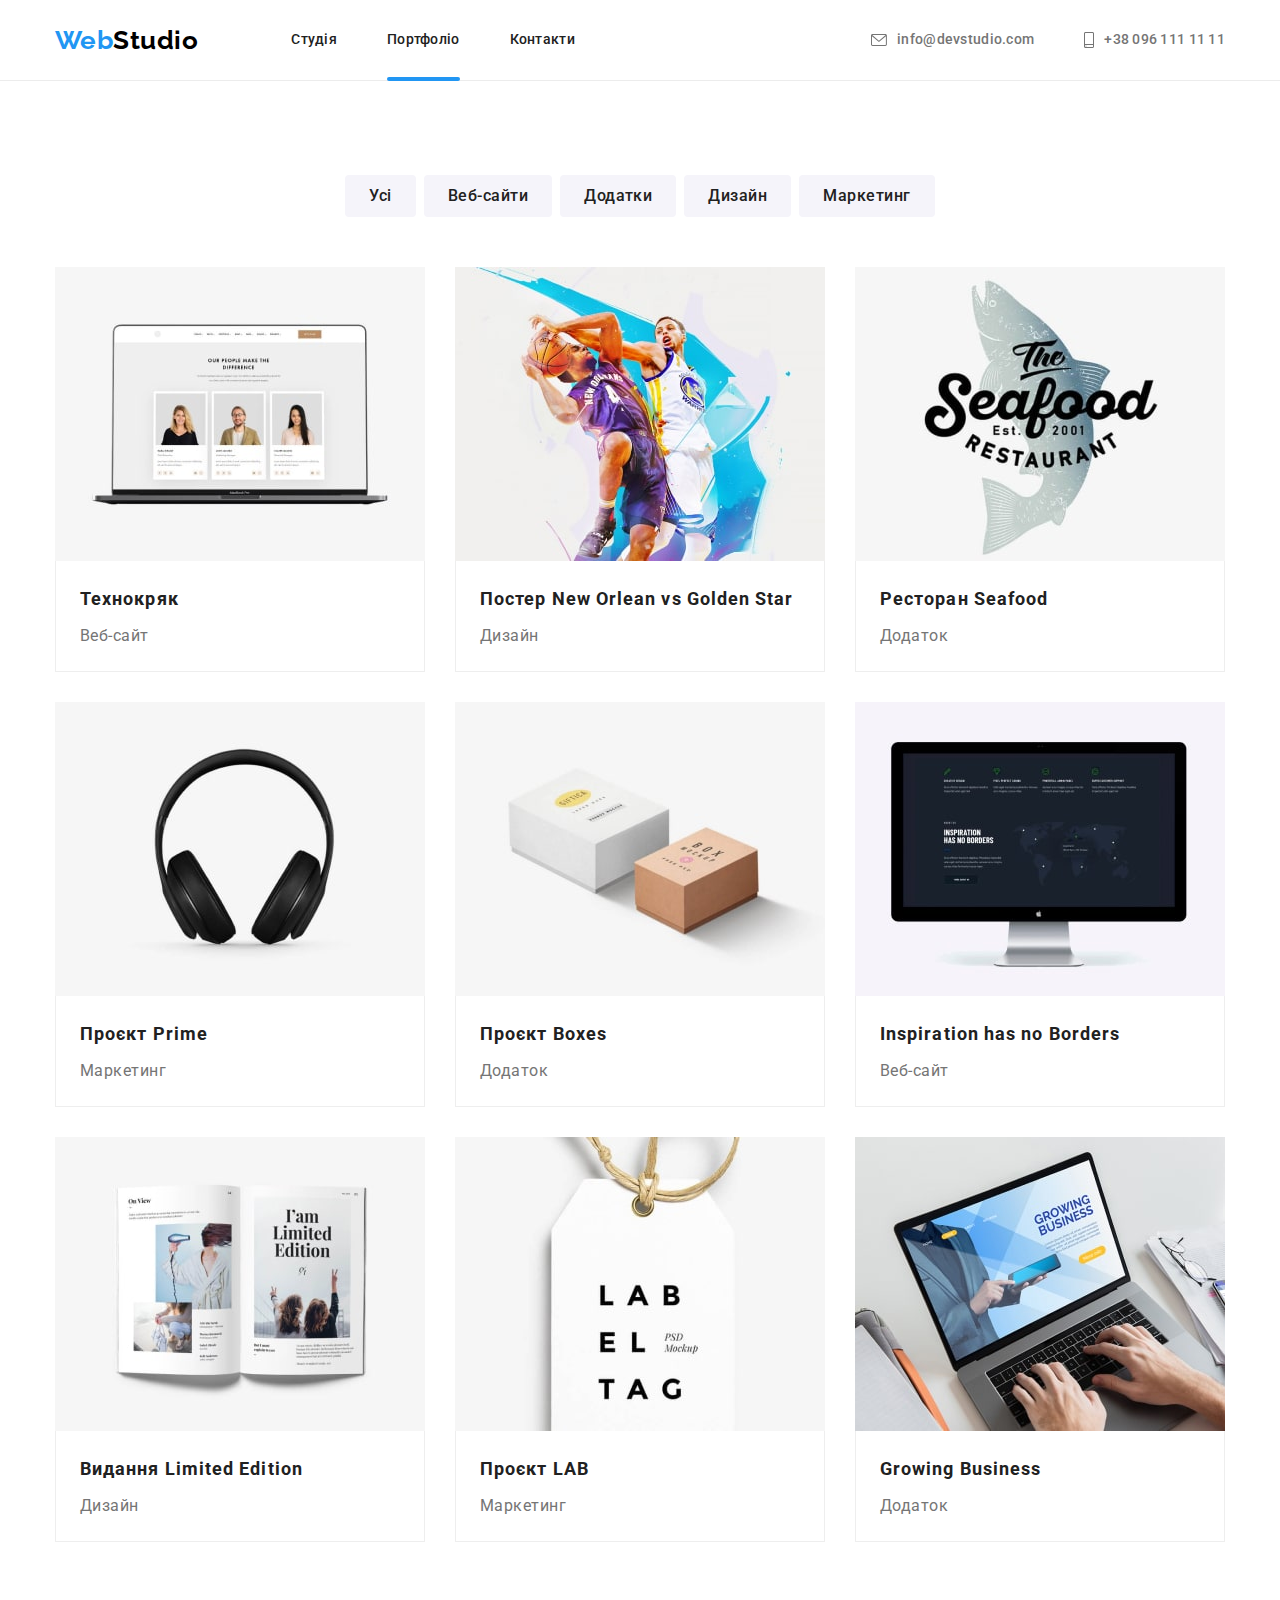
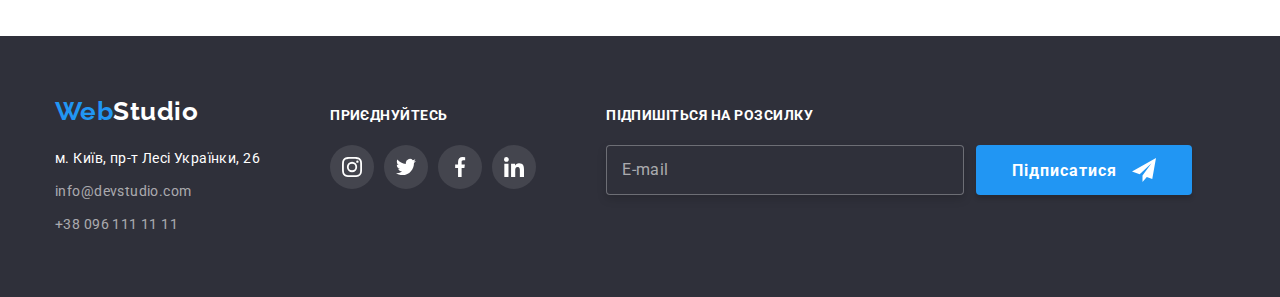
==== commit 6e751613: "add tag bem" ====
--- a/portfolio.html
+++ b/portfolio.html
@@ -95,123 +95,123 @@
               </div>
             </a>
           </li>
-          <li class="project-item">
-            <a href="#" class="link-project" rel="noopener noreferrer nofollow" target="_blank">
-              <div class="overlay-port">
-                <img src="./images/progectimg2.jpg" class="works" width="370" alt="Постер New Orlean" />
-                <p class="overlay-text">Ресурс пропонує комплексні пропозиції з різним рівнем функціоналу та сервісів.
-                  Все це дозволить
-                  відвідувачу отримати
-                  вичерпні відомості про компанію чи приватну особу.</p>
-              </div>
-              <div class="project-user">
-                <h2 class="project-title">Постер New Orlean vs Golden Star</h2>
-                <p class="project-description">Дизайн</p>
-              </div>
-            </a>
-          </li>
-          <li class="project-item">
-            <a href="#" class="link-project" rel="noopener noreferrer nofollow" target="_blank">
-              <div class="overlay-port">
-                <img src="./images/progectimg3.jpg" class="works" width="370" alt="Ресторан Seafood" />
-                <p class="overlay-text">Ресурс пропонує комплексні пропозиції з різним рівнем функціоналу та сервісів.
-                  Все це дозволить
-                  відвідувачу отримати
-                  вичерпні відомості про компанію чи приватну особу.</p>
-              </div>
-              <div class="project-user">
-                <h2 class="project-title">Ресторан Seafood</h2>
-                <p class="project-description">Додаток</p>
-              </div>
-            </a>
-          </li>
-          <li class="project-item">
-            <a href="#" class="link-project" rel="noopener noreferrer nofollow" target="_blank">
-              <div class="overlay-port">
-                <img src="./images/progectimg4.jpg" class="works" width="370" alt="Проєкт Prime" />
-                <p class="overlay-text">Ресурс пропонує комплексні пропозиції з різним рівнем функціоналу та сервісів.
-                  Все це дозволить
-                  відвідувачу отримати
-                  вичерпні відомості про компанію чи приватну особу.</p>
-              </div>
-              <div class="project-user">
-                <h2 class="project-title">Проєкт Prime</h2>
-                <p class="project-description">Маркетинг</p>
-              </div>
-            </a>
-          </li>
-          <li class="project-item">
-            <a href="#" class="link-project" rel="noopener noreferrer nofollow" target="_blank">
-              <div class="overlay-port">
-                <img src="./images/progectimg5.jpg" class="works" width="370" alt="Проєкт Boxes" />
-                <p class="overlay-text">Ресурс пропонує комплексні пропозиції з різним рівнем функціоналу та сервісів.
-                  Все це дозволить
-                  відвідувачу отримати
-                  вичерпні відомості про компанію чи приватну особу.</p>
-              </div>
-              <div class="project-user">
-                <h2 class="project-title">Проєкт Boxes</h2>
-                <p class="project-description">Додаток</p>
-              </div>
-            </a>
-          </li>
-          <li class="project-item">
-            <a href="#" class="link-project" rel="noopener noreferrer nofollow" target="_blank">
-              <div class="overlay-port">
-                <img src="./images/progectimg6.jpg" class="works" width="370" alt="Inspiration has no Borders" />
-                <p class="overlay-text">Ресурс пропонує комплексні пропозиції з різним рівнем функціоналу та сервісів.
-                  Все це дозволить
-                  відвідувачу отримати
-                  вичерпні відомості про компанію чи приватну особу.</p>
-              </div>
-              <div class="project-user">
-                <h2 class="project-title">Inspiration has no Borders</h2>
-                <p class="project-description">Веб-сайт</p>
-              </div>
-            </a>
-          </li>
-          <li class="project-item">
-            <a href="#" class="link-project" rel="noopener noreferrer nofollow" target="_blank">
-              <div class="overlay-port">
-                <img src="./images/progectimg7.jpg" class="works" width="370" alt="Видання Limited Edition" />
-                <p class="overlay-text">Ресурс пропонує комплексні пропозиції з різним рівнем функціоналу та сервісів.
-                  Все це дозволить
-                  відвідувачу отримати
-                  вичерпні відомості про компанію чи приватну особу.</p>
-              </div>
-              <div class="project-user">
-                <h2 class="project-title">Видання Limited Edition</h2>
-                <p class="project-description">Дизайн</p>
-              </div>
-            </a>
-          </li>
-          <li class="project-item">
-            <a href="#" class="link-project" rel="noopener noreferrer nofollow" target="_blank">
-              <div class="overlay-port">
-                <img src="./images/progectimg8.jpg" class="works" width="370" alt="Проєкт LAB" />
-                <p class="overlay-text">Ресурс пропонує комплексні пропозиції з різним рівнем функціоналу та сервісів.
-                  Все це дозволить
-                  відвідувачу отримати
-                  вичерпні відомості про компанію чи приватну особу.</p>
-              </div>
-              <div class="project-user">
-                <h2 class="project-title">Проєкт LAB</h2>
-                <p class="project-description">Маркетинг</p>
-              </div>
-            </a>
-          </li>
-          <li class="project-item">
-            <a href="#" class="link-project" rel="noopener noreferrer nofollow" target="_blank">
-              <div class="overlay-port">
-                <img src="./images/progectimg9.jpg" class="works" width="370" alt="Growing Business" />
-                <p class="overlay-text">Ресурс пропонує комплексні пропозиції з різним рівнем функціоналу та сервісів.
-                  Все це дозволить
-                  відвідувачу отримати
-                  вичерпні відомості про компанію чи приватну особу.</p>
-              </div>
-              <div class="project-user">
-                <h2 class="project-title">Growing Business</h2>
-                <p class="project-description">Додаток</p>
+          <li class="portfolio__item">
+            <a href="#" class="portfolio__link" rel="noopener noreferrer nofollow" target="_blank">
+              <div class="section__port-overlay">
+                <img src="./images/progectimg2.jpg" class="section__image" width="370" alt="Постер New Orlean" />
+                <p class="section__text-overlay">Ресурс пропонує комплексні пропозиції з різним рівнем функціоналу та сервісів.
+                  Все це дозволить
+                  відвідувачу отримати
+                  вичерпні відомості про компанію чи приватну особу.</p>
+              </div>
+              <div class="project__user">
+                <h2 class="project__title">Постер New Orlean vs Golden Star</h2>
+                <p class="project__description">Дизайн</p>
+              </div>
+            </a>
+          </li>
+          <li class="portfolio__item">
+            <a href="#" class="portfolio__link" rel="noopener noreferrer nofollow" target="_blank">
+              <div class="section__port-overlay">
+                <img src="./images/progectimg3.jpg" class="section__image" width="370" alt="Ресторан Seafood" />
+                <p class="section__text-overlay">Ресурс пропонує комплексні пропозиції з різним рівнем функціоналу та сервісів.
+                  Все це дозволить
+                  відвідувачу отримати
+                  вичерпні відомості про компанію чи приватну особу.</p>
+              </div>
+              <div class="project__user">
+                <h2 class="project__title">Ресторан Seafood</h2>
+                <p class="project__description">Додаток</p>
+              </div>
+            </a>
+          </li>
+          <li class="portfolio__item">
+            <a href="#" class="portfolio__link" rel="noopener noreferrer nofollow" target="_blank">
+              <div class="section__port-overlay">
+                <img src="./images/progectimg4.jpg" class="section__image" width="370" alt="Проєкт Prime" />
+                <p class="section__text-overlay">Ресурс пропонує комплексні пропозиції з різним рівнем функціоналу та сервісів.
+                  Все це дозволить
+                  відвідувачу отримати
+                  вичерпні відомості про компанію чи приватну особу.</p>
+              </div>
+              <div class="project__user">
+                <h2 class="project__title">Проєкт Prime</h2>
+                <p class="project__description">Маркетинг</p>
+              </div>
+            </a>
+          </li>
+          <li class="portfolio__item">
+            <a href="#" class="portfolio__link" rel="noopener noreferrer nofollow" target="_blank">
+              <div class="section__port-overlay">
+                <img src="./images/progectimg5.jpg" class="section__image" width="370" alt="Проєкт Boxes" />
+                <p class="section__text-overlay">Ресурс пропонує комплексні пропозиції з різним рівнем функціоналу та сервісів.
+                  Все це дозволить
+                  відвідувачу отримати
+                  вичерпні відомості про компанію чи приватну особу.</p>
+              </div>
+              <div class="project__user">
+                <h2 class="project__title">Проєкт Boxes</h2>
+                <p class="project__description">Додаток</p>
+              </div>
+            </a>
+          </li>
+          <li class="portfolio__item">
+            <a href="#" class="portfolio__link" rel="noopener noreferrer nofollow" target="_blank">
+              <div class="section__port-overlay">
+                <img src="./images/progectimg6.jpg" class="section__image" width="370" alt="Inspiration has no Borders" />
+                <p class="section__text-overlay">Ресурс пропонує комплексні пропозиції з різним рівнем функціоналу та сервісів.
+                  Все це дозволить
+                  відвідувачу отримати
+                  вичерпні відомості про компанію чи приватну особу.</p>
+              </div>
+              <div class="project__user">
+                <h2 class="project__title">Inspiration has no Borders</h2>
+                <p class="project__description">Веб-сайт</p>
+              </div>
+            </a>
+          </li>
+          <li class="portfolio__item">
+            <a href="#" class="portfolio__link" rel="noopener noreferrer nofollow" target="_blank">
+              <div class="section__port-overlay">
+                <img src="./images/progectimg7.jpg" class="section__image" width="370" alt="Видання Limited Edition" />
+                <p class="section__text-overlay">Ресурс пропонує комплексні пропозиції з різним рівнем функціоналу та сервісів.
+                  Все це дозволить
+                  відвідувачу отримати
+                  вичерпні відомості про компанію чи приватну особу.</p>
+              </div>
+              <div class="project__user">
+                <h2 class="project__title">Видання Limited Edition</h2>
+                <p class="project__description">Дизайн</p>
+              </div>
+            </a>
+          </li>
+          <li class="portfolio__item">
+            <a href="#" class="portfolio__link" rel="noopener noreferrer nofollow" target="_blank">
+              <div class="section__port-overlay">
+                <img src="./images/progectimg8.jpg" class="section__image" width="370" alt="Проєкт LAB" />
+                <p class="section__text-overlay">Ресурс пропонує комплексні пропозиції з різним рівнем функціоналу та сервісів.
+                  Все це дозволить
+                  відвідувачу отримати
+                  вичерпні відомості про компанію чи приватну особу.</p>
+              </div>
+              <div class="project__user">
+                <h2 class="project__title">Проєкт LAB</h2>
+                <p class="project__description">Маркетинг</p>
+              </div>
+            </a>
+          </li>
+          <li class="portfolio__item">
+            <a href="#" class="portfolio__link" rel="noopener noreferrer nofollow" target="_blank">
+              <div class="section__port-overlay">
+                <img src="./images/progectimg9.jpg" class="section__image" width="370" alt="Growing Business" />
+                <p class="section__text-overlay">Ресурс пропонує комплексні пропозиції з різним рівнем функціоналу та сервісів.
+                  Все це дозволить
+                  відвідувачу отримати
+                  вичерпні відомості про компанію чи приватну особу.</p>
+              </div>
+              <div class="project__user">
+                <h2 class="project__title">Growing Business</h2>
+                <p class="project__description">Додаток</p>
               </div>
             </a>
           </li>
@@ -284,7 +284,7 @@
               <input class="footer-form__input" type="email" name="email" id="email" placeholder=" ">
               <label for="email" class="footer-form__label">E-mail</label>
             </div>
-            <button type="submit" class="section-modal__btm">Підписатися
+            <button type="submit" class="modal__btm">Підписатися
               <svg class="section-modal__icon" width="24" height="24">
                 <use href="./images/icons.svg.svg#icon-icon-send-1"></use>
               </svg>
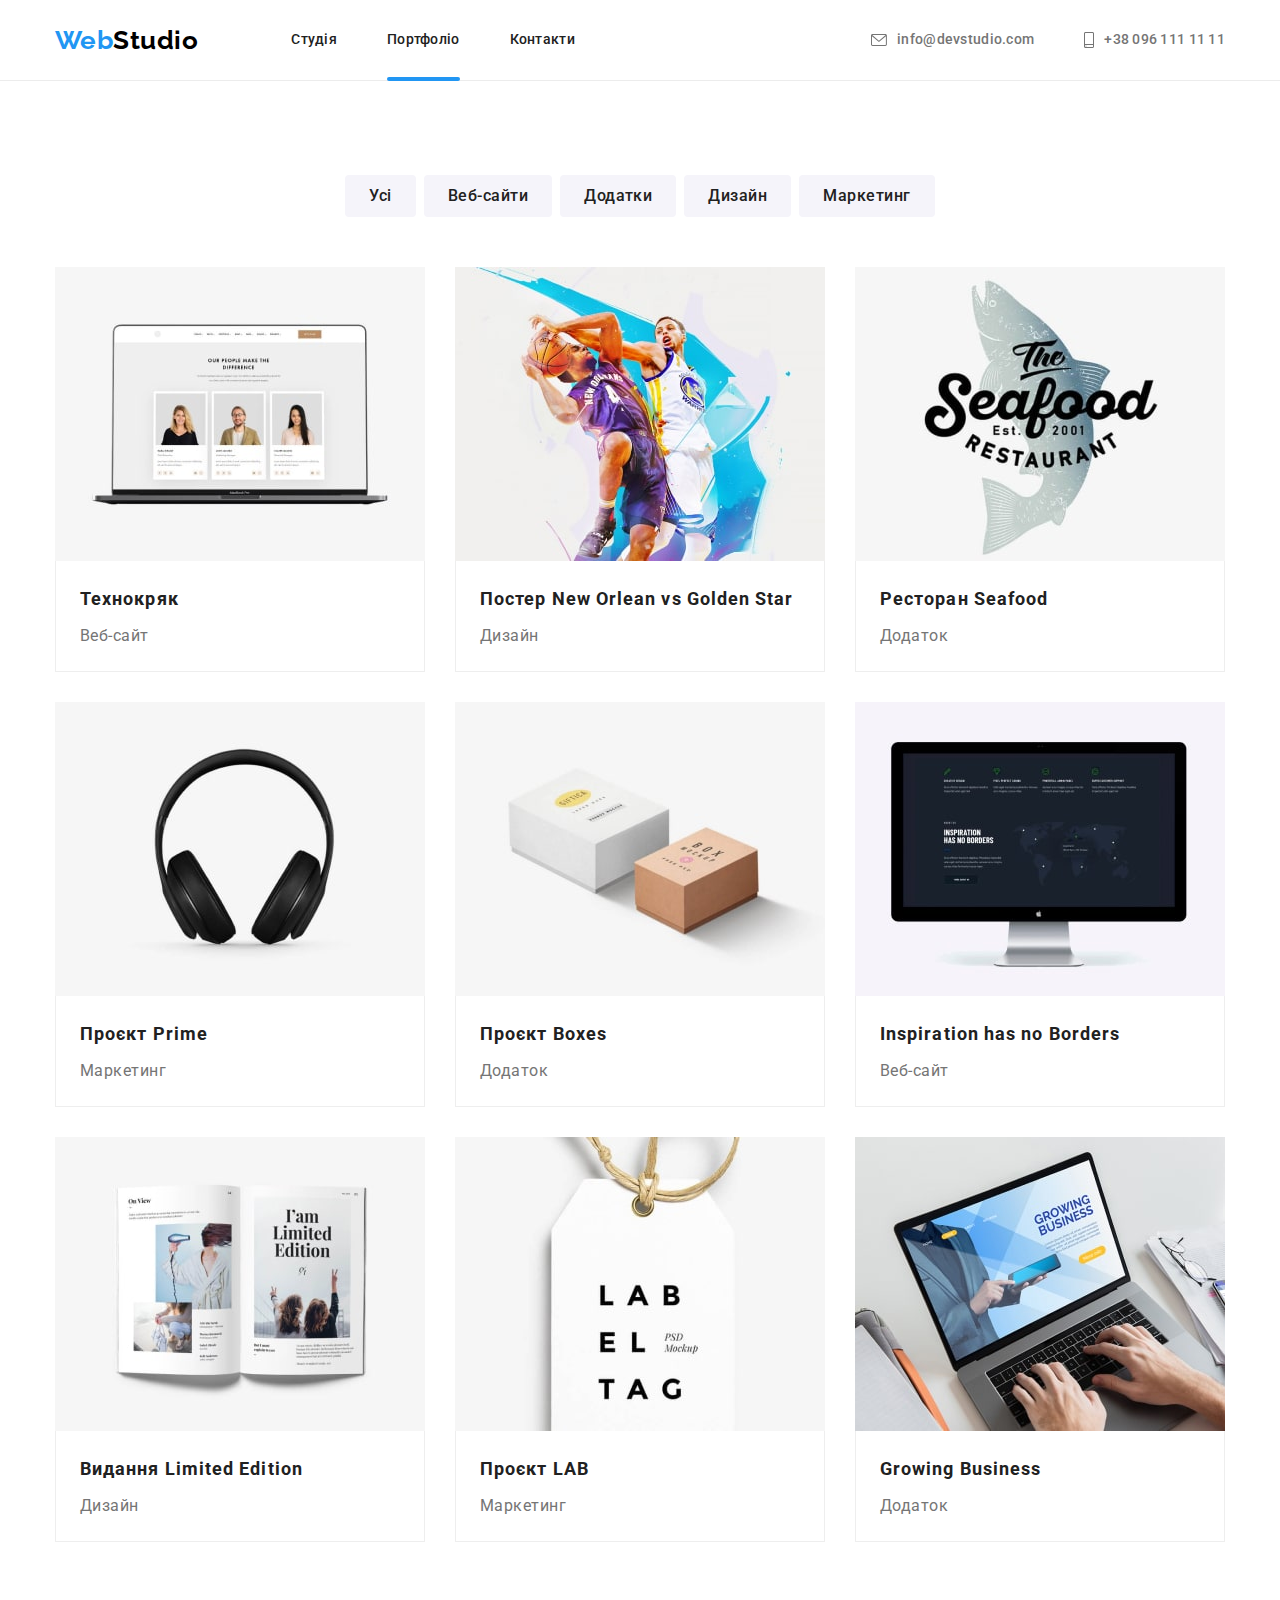
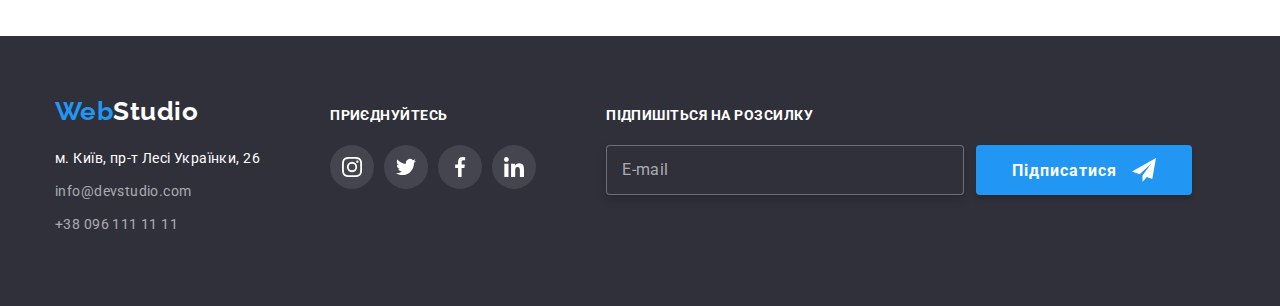
==== commit 10ab859c: "add css files" ====
--- a/portfolio.html
+++ b/portfolio.html
@@ -10,7 +10,7 @@
     rel="stylesheet" />
   <link rel="stylesheet"
     href="https://cdnjs.cloudflare.com/ajax/libs/modern-normalize/1.1.0/modern-normalize.min.css" />
-  <link rel="stylesheet" href="./css/styles.css" />
+  <link rel="stylesheet" href="./css/portfolio.min.css" />
 </head>
 
 <body>
--- a/css/portfolio.min.css
+++ b/css/portfolio.min.css
@@ -0,0 +1 @@
+:root{--primary-color: #ffffff;--primary-teks-color: #212121;--secondary-teks-color: #757575;--background-color-hero: #c4c4c4;--hero-footer-color: #2f303a;--hero-btn-color: #188ce8;--hero-logo-color: #000000;--akcent-color: #2196f3;--auth-nav-color: rgba(255, 255, 255, 0.6);--button-color-nav: #f5f4fa;--border-heder-portfolio: #ececec;--border-project-item: #eeeeee;--border-client-icon: #afb1b8;--background-hero-image: rgba(47, 48, 58, 0.4);--box-shadow-section-avatar-one: rgba(0, 0, 0, 0.12);--box-shadow-section-avatar-two: rgba(0, 0, 0, 0.14);--box-shadow-section-avatar-three: rgba(0, 0, 0, 0.2);--box-shadow-radio-btn-one: rgba(0, 0, 0, 0.1);--box-shadow-radio-btn-two: rgba(0, 0, 0, 0.08);--box-shadow-radio-btn-three: rgba(0, 0, 0, 0.12);--box-shadow-project-item-one: rgba(0, 0, 0, 0.12);--box-shadow-project-item-two: rgba(0, 0, 0, 0.06);--box-shadow-project-item-three: rgba(0, 0, 0, 0.16);--background-footer-media: rgba(255, 255, 255, 0.1);--background-overlay-text: rgba(33, 150, 243, 0.9);--duration: 250ms;--timing-function: cubic-bezier(0.4, 0, 0.2, 1);--border-footer-subscribe-btn: rgba(255, 255, 255, 0.3);--drop-shadop-footer-subscribe-btn: drop-shadow(0px 4px 4px rgba(0, 0, 0, 0.15));--input-email-footer-bc: #2f303a;--label-email-footer-color: rgba(255, 255, 255, 0.6);--btn-sumbit-modal-box-shadow: rgba(0, 0, 0, 0.15);--comment-textarea-color: rgba(117, 117, 117, 0.5);--comment-textarea-border: rgba(33, 33, 33, 0.2);--works-description-bc: rgba(47, 48, 58, 0.8);--main-font-family: Roboto,sans-serif}h1,h2,h3,h4,h5,h6,p{margin:0px;-webkit-margin-before:0;margin-block-start:0;-webkit-margin-after:0;margin-block-end:0}ul{-webkit-padding-start:0;padding-inline-start:0;-webkit-margin-before:0;margin-block-start:0;-webkit-margin-after:0;margin-block-end:0;margin:0px;padding-left:0;list-style:none}body{color:var(--primary-teks-color);background-color:var(--primary-color);font-family:var(--main-font-family);letter-spacing:.03em}.container{width:1200px;margin-left:auto;margin-right:auto;padding-left:15px;padding-right:15px}.visuali-hidden{position:absolute;clip:rect(0 0 0 0);width:1px;height:1px}.modal__btm{position:relative;height:50px;min-width:216px;border-radius:4px;border-color:rgba(0,0,0,0);box-shadow:0px 4px 4px var(--btn-sumbit-modal-box-shadow);color:var(--primary-color);background-color:var(--akcent-color);font-family:inherit;font-weight:700;font-size:16px;line-height:1.88;letter-spacing:.06em;cursor:pointer;transition:var(--duration) var(--timing-function)}.modal__btm:hover,.modal__btm:focus{background-color:var(--hero-btn-color)}.btn-sumbit{min-width:200px;height:50px;cursor:pointer;padding:10px 28px;margin-right:auto;margin-left:auto;border-radius:4px;border:rgba(0,0,0,0);color:var(--primary-color);background-color:var(--akcent-color);box-shadow:0px 4px 4px var(--btn-sumbit-modal-box-shadow);font-weight:700;font-size:16px;line-height:1.88;letter-spacing:.06em}.radio__btn{display:block;padding:6px 22px;border-radius:4px;border-color:rgba(0,0,0,0);color:var(--primary-teks-color);background-color:var(--button-color-nav);font-family:inherit;font-size:16px;font-weight:500;line-height:1.62;letter-spacing:.03em;cursor:pointer;transition:var(--duration) var(--timing-function)}.radio__btn:hover,.radio__btn:focus{box-shadow:0px 3px 1px var(--box-shadow-radio-btn-one),0px 1px 2px var(--box-shadow-radio-btn-two),0px 2px 2px var(--box-shadow-radio-btn-three);color:var(--primary-color);background-color:var(--akcent-color)}.page-header{border-bottom:1px solid var(--border-heder-portfolio)}.main-nav{display:flex;align-items:center}.main-nav__label{color:var(--hero-logo-color);font-family:"Raleway",sans-serif;font-weight:700;font-size:26px;line-height:1.19;text-decoration:none}.main-nav__logo{margin-right:93px;color:var(--akcent-color);font-family:"Raleway",sans-serif;font-weight:700;font-size:26px;line-height:1.19;text-decoration:none}.main-nav__list{display:flex;margin-top:0;margin-bottom:0;letter-spacing:.02em;font-weight:500;font-size:14px;line-height:1.14}.main-nav__link--current{position:relative;color:var(--akcent-color)}.main-nav__link--current::after{content:"";position:absolute;bottom:-1px;display:block;width:100%;height:4px;background-color:var(--akcent-color);border-radius:2px}.main-nav__link:hover,.main-nav__link:focus{color:var(--akcent-color)}.main-nav__item{display:block}.main-nav__item:not(:last-child){margin-right:50px}.main-nav__link{display:block;padding-top:32px;padding-bottom:32px;color:var(--primary-teks-color);text-decoration:none;transition:var(--duration) var(--timing-function)}.header-auth__list{display:flex;margin-top:0;margin-bottom:0;margin-left:auto;letter-spacing:.02em;font-weight:500;font-size:14px;line-height:1.14}.header-auth__item{display:block}.header-auth__item:not(:last-child){margin-right:50px}.header-auth__link{display:flex;padding-top:32px;padding-bottom:32px;align-items:center;fill:currentColor;color:var(--secondary-teks-color);text-decoration:none;transition:var(--duration) var(--timing-function)}.header-auth__link:hover,.header-auth__link:focus{color:var(--akcent-color)}.header-auth__icon{margin-right:10px}.header-auth__icon:hover,.header-auth__icon:focus{fill:var(--akcent-color)}.header-auth__mailo:hover,.header-auth__mailo:focus{fill:var(--akcent-color)}.section__portfolio{padding-top:94px;padding-bottom:94px;color:var(--primary-teks-color);font-size:36px;line-height:1.16}.radio__list{display:flex;margin-bottom:50px;justify-content:center}.portfolio__list{display:flex;flex-wrap:wrap;gap:30px}.radio__item{margin-right:8px}.radio__item:nth-child(5){margin-right:0}.portfolio__item{display:block}.section__port-overlay{position:relative;overflow:hidden}.section__text-overlay{position:absolute;top:0;left:0;width:100%;height:100%;padding:63px 24px;color:var(--primary-color);font-size:18px;line-height:1.56;background-color:var(--background-overlay-text);opacity:0;transform:translateY(100%);transition:transform var(--duration) var(--timing-function),opacity var(--duration) var(--timing-function)}.portfolio__list .portfolio__link:hover .section__text-overlay,.portfolio__list .portfolio__link:focus .section__text-overlay{opacity:1;transform:translateY(0)}.portfolio__link{display:block;text-decoration:none;transition:var(--duration) var(--timing-function)}.portfolio__link:hover,.portfolio__link:focus{box-shadow:0px 1px 1px var(--box-shadow-project-item-one),0px 4px 4px var(--box-shadow-project-item-two),1px 4px 6px var(--box-shadow-project-item-three)}.section__image{display:block;max-width:100%}.project__user{padding-top:20px;padding-right:24px;padding-bottom:20px;padding-left:24px;background-color:var(--primary-color);border-bottom:1px solid var(--border-project-item);border-right:1px solid var(--border-project-item);border-left:1px solid var(--border-project-item)}.project__title{margin-bottom:4px;color:var(--primary-teks-color);font-weight:700;font-size:18px;line-height:2;letter-spacing:.06em}.project__description{color:var(--secondary-teks-color);font-size:16px;line-height:1.88}.footer{padding-top:60px;padding-bottom:60px;background-color:var(--hero-footer-color)}.footer__title{color:var(--akcent-color);font-family:"Raleway",sans-serif;font-weight:700;font-size:26px;line-height:1.19;text-decoration:none}.footer__addres{margin-top:20px;font-style:normal;font-weight:400}.footer-auth__item{margin-bottom:9px}.footer-auth__item__item:nth-last-child(1){margin-bottom:0}.footer__logo{color:var(--primary-color);font-family:"Raleway",sans-serif;font-weight:700;font-size:26px;line-height:1.19;text-decoration:none}.blok-logo{display:flex;align-items:baseline}.footer-social{margin-left:70px}.footer-social__title{margin-bottom:20px;color:var(--primary-color);font-weight:700;font-size:14px;line-height:1.14;text-transform:uppercase}.footer-media__item{display:flex;margin:0;padding:0;margin-top:20px;gap:10px}.footer-media__link{display:flex;align-items:center;justify-content:center;height:44px;width:44px;border-radius:50%;color:var(--primary-color);background-color:var(--background-footer-media);background-repeat:no-repeat;background-position:center;fill:currentColor;transition:var(--duration) var(--timing-function)}.footer-media__link:hover,.footer-media__link:focus{border-radius:50%;background-color:var(--akcent-color)}.footer-auth__maps{color:var(--primary-color);text-decoration:none;font-size:14px;line-height:1.71;letter-spacing:.03em}.footer-subscribe{display:flex;margin-top:20px;gap:12px}.footer-form__input{width:358px;padding:15px;border:1px solid var(--border-footer-subscribe-btn);border-radius:4px;color:var(--primary-color);background-color:var(--input-email-footer-bc);filter:var(--drop-shadop-footer-subscribe-btn)}.footer-form{position:relative}.footer-form__label{position:absolute;top:50%;left:16px;color:var(--label-email-footer-color);transform:translateY(-50%);transition:var(--duration) var(--timing-function)}.footer-form__input:not(:-moz-placeholder-shown)+.footer-form__label{transform:translate(-70px, -10px)}.footer-form__input:not(:-ms-input-placeholder)+.footer-form__label{transform:translate(-70px, -10px)}.footer-form__input:focus+.footer-form__label,.footer-form__input:not(:placeholder-shown)+.footer-form__label{transform:translate(-70px, -10px)}.section-modal__icon{margin-left:10px;fill:var(--primary-color);transform:translateY(25%)}.footer-auth__link{color:var(--auth-nav-color);letter-spacing:.03em;font-size:14px;line-height:1.71;text-decoration:none;transition:var(--duration) var(--timing-function)}.footer-auth__link:hover,.footer-auth__link:focus{color:var(--akcent-color)}/*# sourceMappingURL=portfolio.min.css.map */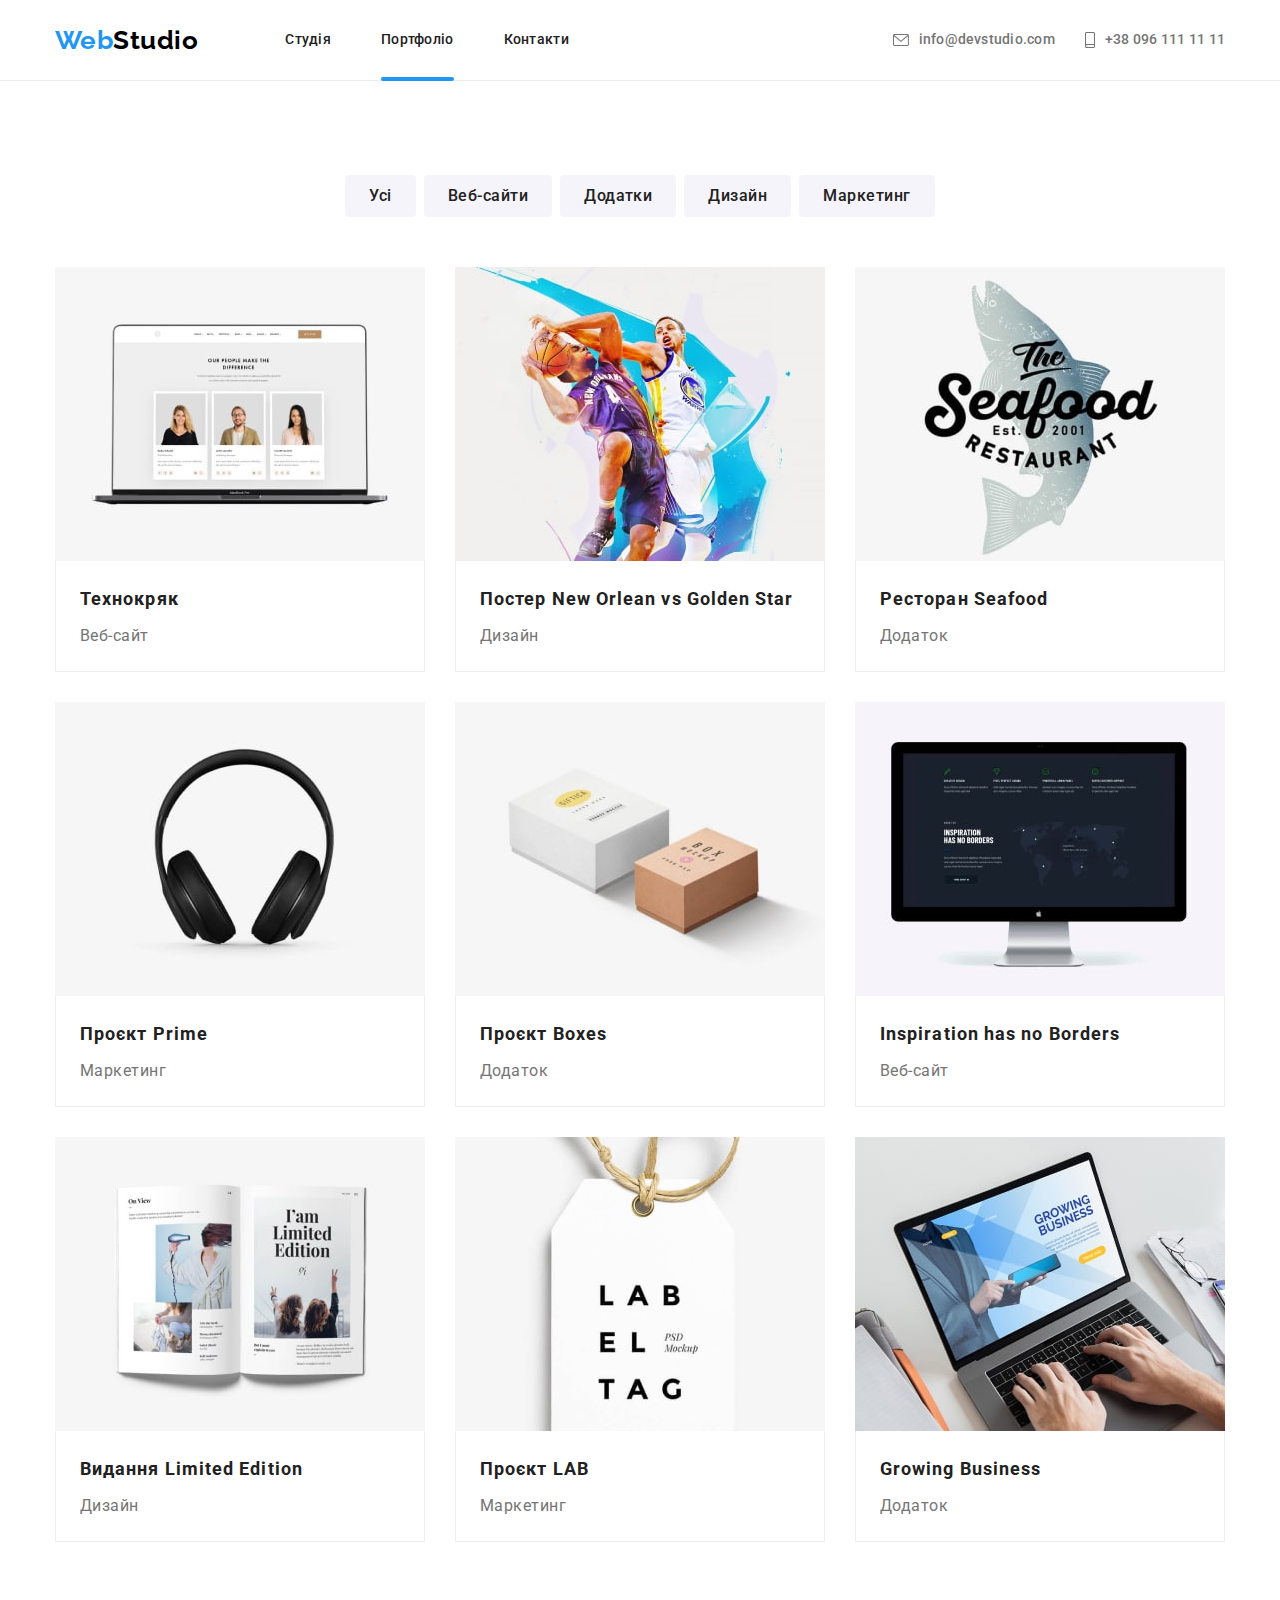
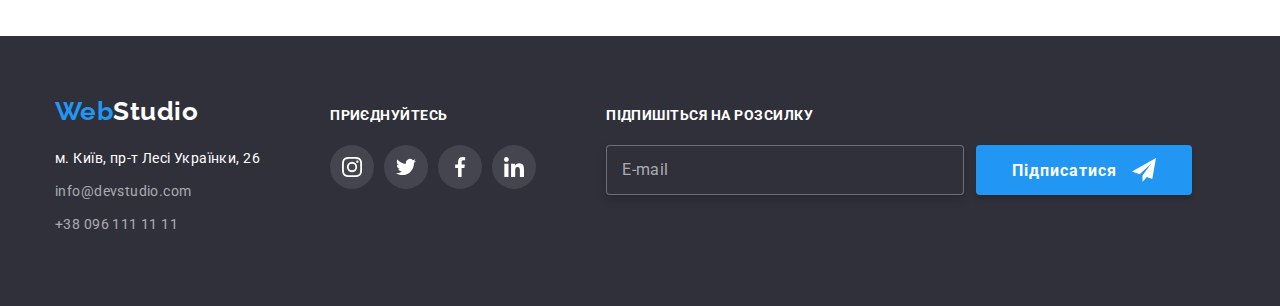
==== commit 2e50965c: "add scss files" ====
--- a/portfolio.html
+++ b/portfolio.html
@@ -1,298 +1,440 @@
 <!DOCTYPE html>
 <html lang="uk">
-
-<head>
-  <meta charset="UTF-8" />
-  <meta http-equiv="X-UA-Compatible" content="IE=edge" />
-  <meta name="viewport" content="width=device-width, initial-scale=1.0" />
-  <title>Портфоліо</title>
-  <link href="https://fonts.googleapis.com/css2?family=Raleway:wght@700&family=Roboto:wght@400;500;700;900&display=swap"
-    rel="stylesheet" />
-  <link rel="stylesheet"
-    href="https://cdnjs.cloudflare.com/ajax/libs/modern-normalize/1.1.0/modern-normalize.min.css" />
-  <link rel="stylesheet" href="./css/portfolio.min.css" />
-</head>
-
-<body>
-<!-- Шапка -->
-<header class="page-header">
-  <div class="container main-nav">
-    <nav class="main-nav">
-
-
-      <!-- Header logo -->
-      <a href="./index.html" class="main-nav__logo">Web<span class="main-nav__label">Studio</span></a>
-
-      <!-- Header nav -->
-      <ul class="main-nav__list">
-
-        <li class="main-nav__item"><a href="./index.html" class=" main-nav__link ">Студія</a>
-        </li>
-        <li class="main-nav__item"><a href="./portfolio.html" class="main-nav__link main-nav__link--current">Портфоліо</a></li>
-        <li class="main-nav__item"><a href="" class="main-nav__link">Контакти</a></li>
-      </ul>
-    </nav>
-
-    <!-- Header auth     -->
-    <ul class="header-auth__list">
-      <li class="header-auth__item">
-        <a class="header-auth__link  header-auth__mailo" href="mailto:info@devstudio.com">
-          <svg class="header-auth__icon" width="16" height="12">
-            <use href="./images/icons.svg.svg#icon-envelope "> </use>
-          </svg>info@devstudio.com</a>
-      </li>
-      <li class="header-auth__item">
-        <a class="header-auth__link " href="tel:+380961111111">
-          <svg class="header-auth__icon" width="10" height="16">
-            <use href="./images/icons.svg.svg#icon-smartphone "> </use>
-          </svg>+38 096 111 11 11</a>
-      </li>
-    </ul>
-  </div>
-</header>
-
-  <main>
-    <!-- Button nav -->
-
-    <section class="section__portfolio">
-      <h1 class="visuali-hidden">Портфоліо</h1>
-      <div class="container">
-        <ul class="radio__list">
-
-          <li class="radio__item">
-            <button class="radio__btn" type="button">Усі</button>
+  <head>
+    <meta charset="UTF-8" />
+    <meta http-equiv="X-UA-Compatible" content="IE=edge" />
+    <meta name="viewport" content="width=device-width, initial-scale=1.0" />
+    <title>Портфоліо</title>
+    <link
+      href="https://fonts.googleapis.com/css2?family=Raleway:wght@700&family=Roboto:wght@400;500;700;900&display=swap"
+      rel="stylesheet"
+    />
+    <link
+      rel="stylesheet"
+      href="https://cdnjs.cloudflare.com/ajax/libs/modern-normalize/1.1.0/modern-normalize.min.css"
+    />
+    <link rel="stylesheet" href="./css/main.min.css" />
+  </head>
+
+  <body>
+    <!-- Шапка -->
+    <header class="page-header">
+      <div class="container main-nav">
+        <nav class="main-nav">
+          <!-- Header logo -->
+          <a href="./index.html" class="main-nav__logo"
+            >Web<span class="main-nav__label">Studio</span></a
+          >
+
+          <!-- Header nav -->
+          <ul class="main-nav__list">
+            <li class="main-nav__item"><a href="./index.html" class="main-nav__link">Студія</a></li>
+            <li class="main-nav__item">
+              <a href="./portfolio.html" class="main-nav__link main-nav__link--current"
+                >Портфоліо</a
+              >
+            </li>
+            <li class="main-nav__item"><a href="" class="main-nav__link">Контакти</a></li>
+          </ul>
+        </nav>
+
+        <!-- Header auth     -->
+        <ul class="header-auth__list">
+          <li class="header-auth__item">
+            <a class="header-auth__link header-auth__mailo" href="mailto:info@devstudio.com">
+              <svg class="header-auth__icon" width="16" height="12">
+                <use href="./images/icons.svg.svg#icon-envelope "></use></svg
+              >info@devstudio.com</a
+            >
           </li>
-
-          <li class="radio__item">
-            <button class="radio__btn" type="button">Веб-сайти</button>
-          </li>
-          <li class="radio__item">
-            <button class="radio__btn" type="button">Додатки</button>
-          </li>
-          <li class="radio__item">
-            <button class="radio__btn" type="button">Дизайн</button>
-          </li>
-          <li class="radio__item">
-            <button class="radio__btn" type="button">Маркетинг</button>
-          </li>
-        </ul>
-        <!--  Наші проєкти -->
-        <ul class="portfolio__list">
-          
-          <li class="portfolio__item">
-            <a href="#" class="portfolio__link" rel="noopener noreferrer nofollow" target="_blank">
-              <div class="section__port-overlay">
-                <img src="./images/progectimg1.jpg" class="section__image" width="370" alt="Технокряк" />
-                <p class="section__text-overlay">Ресурс пропонує комплексні пропозиції з різним рівнем функціоналу та сервісів.
-                  Все це дозволить
-                  відвідувачу отримати
-                  вичерпні відомості про компанію чи приватну особу.</p>
-              </div>
-              <div class="project__user">
-                <h2 class="project__title">Технокряк</h2>
-                <p class="project__description">Веб-сайт</p>
-
-              </div>
-            </a>
-          </li>
-          <li class="portfolio__item">
-            <a href="#" class="portfolio__link" rel="noopener noreferrer nofollow" target="_blank">
-              <div class="section__port-overlay">
-                <img src="./images/progectimg2.jpg" class="section__image" width="370" alt="Постер New Orlean" />
-                <p class="section__text-overlay">Ресурс пропонує комплексні пропозиції з різним рівнем функціоналу та сервісів.
-                  Все це дозволить
-                  відвідувачу отримати
-                  вичерпні відомості про компанію чи приватну особу.</p>
-              </div>
-              <div class="project__user">
-                <h2 class="project__title">Постер New Orlean vs Golden Star</h2>
-                <p class="project__description">Дизайн</p>
-              </div>
-            </a>
-          </li>
-          <li class="portfolio__item">
-            <a href="#" class="portfolio__link" rel="noopener noreferrer nofollow" target="_blank">
-              <div class="section__port-overlay">
-                <img src="./images/progectimg3.jpg" class="section__image" width="370" alt="Ресторан Seafood" />
-                <p class="section__text-overlay">Ресурс пропонує комплексні пропозиції з різним рівнем функціоналу та сервісів.
-                  Все це дозволить
-                  відвідувачу отримати
-                  вичерпні відомості про компанію чи приватну особу.</p>
-              </div>
-              <div class="project__user">
-                <h2 class="project__title">Ресторан Seafood</h2>
-                <p class="project__description">Додаток</p>
-              </div>
-            </a>
-          </li>
-          <li class="portfolio__item">
-            <a href="#" class="portfolio__link" rel="noopener noreferrer nofollow" target="_blank">
-              <div class="section__port-overlay">
-                <img src="./images/progectimg4.jpg" class="section__image" width="370" alt="Проєкт Prime" />
-                <p class="section__text-overlay">Ресурс пропонує комплексні пропозиції з різним рівнем функціоналу та сервісів.
-                  Все це дозволить
-                  відвідувачу отримати
-                  вичерпні відомості про компанію чи приватну особу.</p>
-              </div>
-              <div class="project__user">
-                <h2 class="project__title">Проєкт Prime</h2>
-                <p class="project__description">Маркетинг</p>
-              </div>
-            </a>
-          </li>
-          <li class="portfolio__item">
-            <a href="#" class="portfolio__link" rel="noopener noreferrer nofollow" target="_blank">
-              <div class="section__port-overlay">
-                <img src="./images/progectimg5.jpg" class="section__image" width="370" alt="Проєкт Boxes" />
-                <p class="section__text-overlay">Ресурс пропонує комплексні пропозиції з різним рівнем функціоналу та сервісів.
-                  Все це дозволить
-                  відвідувачу отримати
-                  вичерпні відомості про компанію чи приватну особу.</p>
-              </div>
-              <div class="project__user">
-                <h2 class="project__title">Проєкт Boxes</h2>
-                <p class="project__description">Додаток</p>
-              </div>
-            </a>
-          </li>
-          <li class="portfolio__item">
-            <a href="#" class="portfolio__link" rel="noopener noreferrer nofollow" target="_blank">
-              <div class="section__port-overlay">
-                <img src="./images/progectimg6.jpg" class="section__image" width="370" alt="Inspiration has no Borders" />
-                <p class="section__text-overlay">Ресурс пропонує комплексні пропозиції з різним рівнем функціоналу та сервісів.
-                  Все це дозволить
-                  відвідувачу отримати
-                  вичерпні відомості про компанію чи приватну особу.</p>
-              </div>
-              <div class="project__user">
-                <h2 class="project__title">Inspiration has no Borders</h2>
-                <p class="project__description">Веб-сайт</p>
-              </div>
-            </a>
-          </li>
-          <li class="portfolio__item">
-            <a href="#" class="portfolio__link" rel="noopener noreferrer nofollow" target="_blank">
-              <div class="section__port-overlay">
-                <img src="./images/progectimg7.jpg" class="section__image" width="370" alt="Видання Limited Edition" />
-                <p class="section__text-overlay">Ресурс пропонує комплексні пропозиції з різним рівнем функціоналу та сервісів.
-                  Все це дозволить
-                  відвідувачу отримати
-                  вичерпні відомості про компанію чи приватну особу.</p>
-              </div>
-              <div class="project__user">
-                <h2 class="project__title">Видання Limited Edition</h2>
-                <p class="project__description">Дизайн</p>
-              </div>
-            </a>
-          </li>
-          <li class="portfolio__item">
-            <a href="#" class="portfolio__link" rel="noopener noreferrer nofollow" target="_blank">
-              <div class="section__port-overlay">
-                <img src="./images/progectimg8.jpg" class="section__image" width="370" alt="Проєкт LAB" />
-                <p class="section__text-overlay">Ресурс пропонує комплексні пропозиції з різним рівнем функціоналу та сервісів.
-                  Все це дозволить
-                  відвідувачу отримати
-                  вичерпні відомості про компанію чи приватну особу.</p>
-              </div>
-              <div class="project__user">
-                <h2 class="project__title">Проєкт LAB</h2>
-                <p class="project__description">Маркетинг</p>
-              </div>
-            </a>
-          </li>
-          <li class="portfolio__item">
-            <a href="#" class="portfolio__link" rel="noopener noreferrer nofollow" target="_blank">
-              <div class="section__port-overlay">
-                <img src="./images/progectimg9.jpg" class="section__image" width="370" alt="Growing Business" />
-                <p class="section__text-overlay">Ресурс пропонує комплексні пропозиції з різним рівнем функціоналу та сервісів.
-                  Все це дозволить
-                  відвідувачу отримати
-                  вичерпні відомості про компанію чи приватну особу.</p>
-              </div>
-              <div class="project__user">
-                <h2 class="project__title">Growing Business</h2>
-                <p class="project__description">Додаток</p>
-              </div>
-            </a>
+          <li class="header-auth__item">
+            <a class="header-auth__link" href="tel:+380961111111">
+              <svg class="header-auth__icon" width="10" height="16">
+                <use href="./images/icons.svg.svg#icon-smartphone "></use></svg
+              >+38 096 111 11 11</a
+            >
           </li>
         </ul>
       </div>
-    </section>
-  </main>
-
-  <!-- Footer -->
-  <footer class="footer">
-    <div class="container blok-logo">
-      <div>
-        <a href="./index.html" class="footer__title">Web<span class="footer__logo">Studio</span></a>
-        <address class="footer__addres">
-          <!-- Footer auth -->
-          <ul class="footer-auth__list">
-  
-            <li class="footer-auth__item">
-              <a class="footer-auth__maps" href="https://goo.gl/maps/EwNaGcTpWCkgvGho6" rel="noopener noreferrer nofollow"
-                target="_blank">м. Київ, пр-т Лесі Українки, 26</a>
-            </li>
-  
-            <li class="footer-auth__item">
-              <a href="mailto:info@devstudio.com" class="footer-auth__link" rel="noopener noreferrer nofollow"
-                target="_blank">info@devstudio.com</a>
-            </li>
-  
-            <li class="footer-auth__item"><a href="tel:+380961111111" class="footer-auth__link">+38 096 111 11 11</a></li>
+    </header>
+
+    <main>
+      <!-- Button nav -->
+
+      <section class="section__portfolio">
+        <h1 class="visuali-hidden">Портфоліо</h1>
+        <div class="container">
+          <ul class="radio__list">
+            <li class="radio__item">
+              <button class="radio__btn" type="button">Усі</button>
+            </li>
+
+            <li class="radio__item">
+              <button class="radio__btn" type="button">Веб-сайти</button>
+            </li>
+            <li class="radio__item">
+              <button class="radio__btn" type="button">Додатки</button>
+            </li>
+            <li class="radio__item">
+              <button class="radio__btn" type="button">Дизайн</button>
+            </li>
+            <li class="radio__item">
+              <button class="radio__btn" type="button">Маркетинг</button>
+            </li>
           </ul>
-        </address>
+          <!--  Наші проєкти -->
+          <ul class="portfolio__list">
+            <li class="portfolio__item">
+              <a
+                href="#"
+                class="portfolio__link"
+                rel="noopener noreferrer nofollow"
+                target="_blank"
+              >
+                <div class="section__port-overlay">
+                  <img
+                    src="./images/progectimg1.jpg"
+                    class="section__image"
+                    width="370"
+                    alt="Технокряк"
+                  />
+                  <p class="section__text-overlay">
+                    Ресурс пропонує комплексні пропозиції з різним рівнем функціоналу та сервісів.
+                    Все це дозволить відвідувачу отримати вичерпні відомості про компанію чи
+                    приватну особу.
+                  </p>
+                </div>
+                <div class="project__user">
+                  <h2 class="project__title">Технокряк</h2>
+                  <p class="project__description">Веб-сайт</p>
+                </div>
+              </a>
+            </li>
+            <li class="portfolio__item">
+              <a
+                href="#"
+                class="portfolio__link"
+                rel="noopener noreferrer nofollow"
+                target="_blank"
+              >
+                <div class="section__port-overlay">
+                  <img
+                    src="./images/progectimg2.jpg"
+                    class="section__image"
+                    width="370"
+                    alt="Постер New Orlean"
+                  />
+                  <p class="section__text-overlay">
+                    Ресурс пропонує комплексні пропозиції з різним рівнем функціоналу та сервісів.
+                    Все це дозволить відвідувачу отримати вичерпні відомості про компанію чи
+                    приватну особу.
+                  </p>
+                </div>
+                <div class="project__user">
+                  <h2 class="project__title">Постер New Orlean vs Golden Star</h2>
+                  <p class="project__description">Дизайн</p>
+                </div>
+              </a>
+            </li>
+            <li class="portfolio__item">
+              <a
+                href="#"
+                class="portfolio__link"
+                rel="noopener noreferrer nofollow"
+                target="_blank"
+              >
+                <div class="section__port-overlay">
+                  <img
+                    src="./images/progectimg3.jpg"
+                    class="section__image"
+                    width="370"
+                    alt="Ресторан Seafood"
+                  />
+                  <p class="section__text-overlay">
+                    Ресурс пропонує комплексні пропозиції з різним рівнем функціоналу та сервісів.
+                    Все це дозволить відвідувачу отримати вичерпні відомості про компанію чи
+                    приватну особу.
+                  </p>
+                </div>
+                <div class="project__user">
+                  <h2 class="project__title">Ресторан Seafood</h2>
+                  <p class="project__description">Додаток</p>
+                </div>
+              </a>
+            </li>
+            <li class="portfolio__item">
+              <a
+                href="#"
+                class="portfolio__link"
+                rel="noopener noreferrer nofollow"
+                target="_blank"
+              >
+                <div class="section__port-overlay">
+                  <img
+                    src="./images/progectimg4.jpg"
+                    class="section__image"
+                    width="370"
+                    alt="Проєкт Prime"
+                  />
+                  <p class="section__text-overlay">
+                    Ресурс пропонує комплексні пропозиції з різним рівнем функціоналу та сервісів.
+                    Все це дозволить відвідувачу отримати вичерпні відомості про компанію чи
+                    приватну особу.
+                  </p>
+                </div>
+                <div class="project__user">
+                  <h2 class="project__title">Проєкт Prime</h2>
+                  <p class="project__description">Маркетинг</p>
+                </div>
+              </a>
+            </li>
+            <li class="portfolio__item">
+              <a
+                href="#"
+                class="portfolio__link"
+                rel="noopener noreferrer nofollow"
+                target="_blank"
+              >
+                <div class="section__port-overlay">
+                  <img
+                    src="./images/progectimg5.jpg"
+                    class="section__image"
+                    width="370"
+                    alt="Проєкт Boxes"
+                  />
+                  <p class="section__text-overlay">
+                    Ресурс пропонує комплексні пропозиції з різним рівнем функціоналу та сервісів.
+                    Все це дозволить відвідувачу отримати вичерпні відомості про компанію чи
+                    приватну особу.
+                  </p>
+                </div>
+                <div class="project__user">
+                  <h2 class="project__title">Проєкт Boxes</h2>
+                  <p class="project__description">Додаток</p>
+                </div>
+              </a>
+            </li>
+            <li class="portfolio__item">
+              <a
+                href="#"
+                class="portfolio__link"
+                rel="noopener noreferrer nofollow"
+                target="_blank"
+              >
+                <div class="section__port-overlay">
+                  <img
+                    src="./images/progectimg6.jpg"
+                    class="section__image"
+                    width="370"
+                    alt="Inspiration has no Borders"
+                  />
+                  <p class="section__text-overlay">
+                    Ресурс пропонує комплексні пропозиції з різним рівнем функціоналу та сервісів.
+                    Все це дозволить відвідувачу отримати вичерпні відомості про компанію чи
+                    приватну особу.
+                  </p>
+                </div>
+                <div class="project__user">
+                  <h2 class="project__title">Inspiration has no Borders</h2>
+                  <p class="project__description">Веб-сайт</p>
+                </div>
+              </a>
+            </li>
+            <li class="portfolio__item">
+              <a
+                href="#"
+                class="portfolio__link"
+                rel="noopener noreferrer nofollow"
+                target="_blank"
+              >
+                <div class="section__port-overlay">
+                  <img
+                    src="./images/progectimg7.jpg"
+                    class="section__image"
+                    width="370"
+                    alt="Видання Limited Edition"
+                  />
+                  <p class="section__text-overlay">
+                    Ресурс пропонує комплексні пропозиції з різним рівнем функціоналу та сервісів.
+                    Все це дозволить відвідувачу отримати вичерпні відомості про компанію чи
+                    приватну особу.
+                  </p>
+                </div>
+                <div class="project__user">
+                  <h2 class="project__title">Видання Limited Edition</h2>
+                  <p class="project__description">Дизайн</p>
+                </div>
+              </a>
+            </li>
+            <li class="portfolio__item">
+              <a
+                href="#"
+                class="portfolio__link"
+                rel="noopener noreferrer nofollow"
+                target="_blank"
+              >
+                <div class="section__port-overlay">
+                  <img
+                    src="./images/progectimg8.jpg"
+                    class="section__image"
+                    width="370"
+                    alt="Проєкт LAB"
+                  />
+                  <p class="section__text-overlay">
+                    Ресурс пропонує комплексні пропозиції з різним рівнем функціоналу та сервісів.
+                    Все це дозволить відвідувачу отримати вичерпні відомості про компанію чи
+                    приватну особу.
+                  </p>
+                </div>
+                <div class="project__user">
+                  <h2 class="project__title">Проєкт LAB</h2>
+                  <p class="project__description">Маркетинг</p>
+                </div>
+              </a>
+            </li>
+            <li class="portfolio__item">
+              <a
+                href="#"
+                class="portfolio__link"
+                rel="noopener noreferrer nofollow"
+                target="_blank"
+              >
+                <div class="section__port-overlay">
+                  <img
+                    src="./images/progectimg9.jpg"
+                    class="section__image"
+                    width="370"
+                    alt="Growing Business"
+                  />
+                  <p class="section__text-overlay">
+                    Ресурс пропонує комплексні пропозиції з різним рівнем функціоналу та сервісів.
+                    Все це дозволить відвідувачу отримати вичерпні відомості про компанію чи
+                    приватну особу.
+                  </p>
+                </div>
+                <div class="project__user">
+                  <h2 class="project__title">Growing Business</h2>
+                  <p class="project__description">Додаток</p>
+                </div>
+              </a>
+            </li>
+          </ul>
+        </div>
+      </section>
+    </main>
+
+    <!-- Footer -->
+    <footer class="footer">
+      <div class="container blok-logo">
+        <div>
+          <a href="./index.html" class="footer__title"
+            >Web<span class="footer__logo">Studio</span></a
+          >
+          <address class="footer__addres">
+            <!-- Footer auth -->
+            <ul class="footer-auth__list">
+              <li class="footer-auth__item">
+                <a
+                  class="footer-auth__maps"
+                  href="https://goo.gl/maps/EwNaGcTpWCkgvGho6"
+                  rel="noopener noreferrer nofollow"
+                  target="_blank"
+                  >м. Київ, пр-т Лесі Українки, 26</a
+                >
+              </li>
+
+              <li class="footer-auth__item">
+                <a
+                  href="mailto:info@devstudio.com"
+                  class="footer-auth__link"
+                  rel="noopener noreferrer nofollow"
+                  target="_blank"
+                  >info@devstudio.com</a
+                >
+              </li>
+
+              <li class="footer-auth__item">
+                <a href="tel:+380961111111" class="footer-auth__link">+38 096 111 11 11</a>
+              </li>
+            </ul>
+          </address>
+        </div>
+        <!-- Приєднуйтесь -->
+        <div class="footer-social">
+          <b class="footer-social__title">приєднуйтесь</b>
+          <ul class="footer-media__list">
+            <li class="footer-media__item">
+              <a
+                class="footer-media__link"
+                href="#"
+                rel="noopener noreferrer nofollow"
+                target="_blank"
+              >
+                <svg class="footer-media__icon" width="20" height="20">
+                  <use href="./images/icons.svg.svg#icon-instagram"></use>
+                </svg>
+              </a>
+
+              <a
+                class="footer-media__link"
+                href="#"
+                rel="noopener noreferrer nofollow"
+                target="_blank"
+              >
+                <svg class="footer-media__icon" width="20" height="20">
+                  <use href="./images/icons.svg.svg#icon-twitter"></use>
+                </svg>
+              </a>
+
+              <a
+                class="footer-media__link"
+                href="#"
+                rel="noopener noreferrer nofollow"
+                target="_blank"
+              >
+                <svg class="footer-media__icon" width="20" height="20">
+                  <use href="./images/icons.svg.svg#icon-facebook"></use>
+                </svg>
+              </a>
+
+              <a
+                class="footer-media__link"
+                href="#"
+                rel="noopener noreferrer nofollow"
+                target="_blank"
+              >
+                <svg class="footer-media__icon" width="20" height="20">
+                  <use href="./images/icons.svg.svg#icon-linkedin"></use>
+                </svg>
+              </a>
+            </li>
+          </ul>
+        </div>
+        <!-- Підпишіться на розсилку -->
+        <form>
+          <div class="footer-social">
+            <b class="footer-social__title">Підпишіться на розсилку</b>
+            <div class="footer-subscribe">
+              <div class="footer-form">
+                <input
+                  class="footer-form__input"
+                  type="email"
+                  name="email"
+                  id="email"
+                  placeholder=" "
+                />
+                <label for="email" class="footer-form__label">E-mail</label>
+              </div>
+              <button type="submit" class="modal__btm">
+                Підписатися
+                <svg class="section-modal__icon" width="24" height="24">
+                  <use href="./images/icons.svg.svg#icon-icon-send-1"></use>
+                </svg>
+              </button>
+            </div>
+          </div>
+        </form>
       </div>
-      <!-- Приєднуйтесь -->
-      <div class=" footer-social">
-        <b class="footer-social__title">приєднуйтесь</b>
-        <ul class="footer-media__list">
-  
-          <li class="footer-media__item">
-            <a class="footer-media__link " href="#" rel="noopener noreferrer nofollow" target="_blank">
-              <svg class="footer-media__icon" width="20" height="20">
-                <use href="./images/icons.svg.svg#icon-instagram"> </use>
-              </svg>
-            </a>
-  
-            <a class="footer-media__link " href="#" rel="noopener noreferrer nofollow" target="_blank">
-              <svg class="footer-media__icon" width="20" height="20">
-                <use href="./images/icons.svg.svg#icon-twitter"> </use>
-              </svg>
-            </a>
-  
-            <a class="footer-media__link " href="#" rel="noopener noreferrer nofollow" target="_blank">
-              <svg class="footer-media__icon" width="20" height="20">
-                <use href="./images/icons.svg.svg#icon-facebook"> </use>
-              </svg>
-            </a>
-  
-            <a class="footer-media__link " href="#" rel="noopener noreferrer nofollow" target="_blank">
-              <svg class="footer-media__icon" width="20" height="20">
-                <use href="./images/icons.svg.svg#icon-linkedin"> </use>
-              </svg>
-            </a>
-          </li>
-        </ul>
-      </div>
-      <!-- Підпишіться на розсилку -->
-      <form>
-        <div class="footer-social">
-          <b class="footer-social__title">Підпишіться на розсилку</b>
-          <div class="footer-subscribe">
-            <div class="footer-form">
-              <input class="footer-form__input" type="email" name="email" id="email" placeholder=" ">
-              <label for="email" class="footer-form__label">E-mail</label>
-            </div>
-            <button type="submit" class="modal__btm">Підписатися
-              <svg class="section-modal__icon" width="24" height="24">
-                <use href="./images/icons.svg.svg#icon-icon-send-1"></use>
-              </svg>
-            </button>
-          </div>
-        </div>
-      </form>
-    </div>
-  </footer>
-</body>
-</html>+    </footer>
+  </body>
+</html>
--- a/css/main.min.css
+++ b/css/main.min.css
@@ -0,0 +1 @@
+:root{--primary-color: #ffffff;--primary-teks-color: #212121;--secondary-teks-color: #757575;--background-color-hero: #c4c4c4;--hero-footer-color: #2f303a;--hero-btn-color: #188ce8;--hero-logo-color: #000000;--akcent-color: #2196f3;--auth-nav-color: rgba(255, 255, 255, 0.6);--button-color-nav: #f5f4fa;--border-heder-portfolio: #ececec;--border-project-item: #eeeeee;--border-client-icon: #afb1b8;--background-hero-image: rgba(47, 48, 58, 0.4);--box-shadow-section-avatar-one: rgba(0, 0, 0, 0.12);--box-shadow-section-avatar-two: rgba(0, 0, 0, 0.14);--box-shadow-section-avatar-three: rgba(0, 0, 0, 0.2);--box-shadow-radio-btn-one: rgba(0, 0, 0, 0.1);--box-shadow-radio-btn-two: rgba(0, 0, 0, 0.08);--box-shadow-radio-btn-three: rgba(0, 0, 0, 0.12);--box-shadow-project-item-one: rgba(0, 0, 0, 0.12);--box-shadow-project-item-two: rgba(0, 0, 0, 0.06);--box-shadow-project-item-three: rgba(0, 0, 0, 0.16);--background-footer-media: rgba(255, 255, 255, 0.1);--background-overlay-text: rgba(33, 150, 243, 0.9);--duration: 250ms;--timing-function: cubic-bezier(0.4, 0, 0.2, 1);--border-footer-subscribe-btn: rgba(255, 255, 255, 0.3);--drop-shadop-footer-subscribe-btn: drop-shadow(0px 4px 4px rgba(0, 0, 0, 0.15));--input-email-footer-bc: #2f303a;--label-email-footer-color: rgba(255, 255, 255, 0.6);--btn-sumbit-modal-box-shadow: rgba(0, 0, 0, 0.15);--comment-textarea-color: rgba(117, 117, 117, 0.5);--comment-textarea-border: rgba(33, 33, 33, 0.2);--works-description-bc: rgba(47, 48, 58, 0.8);--main-font-family: Roboto,sans-serif}h1,h2,h3,h4,h5,h6,p{margin:0px;-webkit-margin-before:0;margin-block-start:0;-webkit-margin-after:0;margin-block-end:0}ul{-webkit-padding-start:0;padding-inline-start:0;-webkit-margin-before:0;margin-block-start:0;-webkit-margin-after:0;margin-block-end:0;margin:0px;padding-left:0;list-style:none}body{color:var(--primary-teks-color);background-color:var(--primary-color);font-family:var(--main-font-family);letter-spacing:.03em}.visuali-hidden{position:absolute;clip:rect(0 0 0 0);width:1px;height:1px}.container{max-width:480px;margin-left:auto;margin-right:auto;padding-left:15px;padding-right:15px}@media screen and (min-width: 768px){.container{max-width:768px}}@media screen and (min-width: 1200px){.container{max-width:1200px}}.modal__btm{position:relative;height:50px;min-width:216px;border-radius:4px;border-color:rgba(0,0,0,0);box-shadow:0px 4px 4px var(--btn-sumbit-modal-box-shadow);color:var(--primary-color);background-color:var(--akcent-color);font-family:inherit;font-weight:700;font-size:16px;line-height:1.88;letter-spacing:.06em;cursor:pointer;transition:var(--duration) var(--timing-function)}.modal__btm:hover,.modal__btm:focus{background-color:var(--hero-btn-color)}.btn-sumbit{min-width:200px;height:50px;cursor:pointer;padding:10px 28px;margin-right:auto;margin-left:auto;border-radius:4px;border:rgba(0,0,0,0);color:var(--primary-color);background-color:var(--akcent-color);box-shadow:0px 4px 4px var(--btn-sumbit-modal-box-shadow);font-weight:700;font-size:16px;line-height:1.88;letter-spacing:.06em}.radio__btn{display:block;padding:6px 22px;border-radius:4px;border-color:rgba(0,0,0,0);color:var(--primary-teks-color);background-color:var(--button-color-nav);font-family:inherit;font-size:16px;font-weight:500;line-height:1.62;letter-spacing:.03em;cursor:pointer;transition:var(--duration) var(--timing-function)}.radio__btn:hover,.radio__btn:focus{box-shadow:0px 3px 1px var(--box-shadow-radio-btn-one),0px 1px 2px var(--box-shadow-radio-btn-two),0px 2px 2px var(--box-shadow-radio-btn-three);color:var(--primary-color);background-color:var(--akcent-color)}.page-header{border-bottom:1px solid var(--border-heder-portfolio)}.main-nav{display:flex;align-items:center}@media screen and (min-width: 768px){.main-nav{justify-content:space-between}}.main-nav__label{color:var(--hero-logo-color);font-family:"Raleway",sans-serif;font-weight:700;font-size:26px;line-height:1.19;text-decoration:none}@media screen and (min-width: 768px){.main-nav__label{margin-right:87px}}.main-nav__logo{color:var(--akcent-color);font-family:"Raleway",sans-serif;font-weight:700;font-size:26px;line-height:1.19;text-decoration:none}@media screen and (min-width: 1200px){.main-nav__logo{padding:0}}.main-nav__list{display:flex;margin-top:0;margin-bottom:0;letter-spacing:.02em;font-weight:500;font-size:14px;line-height:1.14}@media screen and (max-width: 768px){.main-nav__list{display:none}}@media screen and (min-width: 768px){.main-nav__list{display:flex}}.main-nav__link--current{position:relative;color:var(--akcent-color)}.main-nav__link--current::after{content:"";position:absolute;bottom:-1px;display:block;width:100%;height:4px;background-color:var(--akcent-color);border-radius:2px}.main-nav__item{display:block}.main-nav__item:not(:last-child){margin-right:50px}.main-nav__link{display:block;padding-top:32px;padding-bottom:32px;color:var(--primary-teks-color);text-decoration:none;transition:var(--duration) var(--timing-function)}.main-nav__link:hover,.main-nav__link:focus{color:var(--akcent-color)}.header-auth__list{display:flex;margin-top:0;margin-bottom:0;margin-left:auto;letter-spacing:.02em;font-weight:500;font-size:14px;line-height:1.14}@media screen and (max-width: 768px){.header-auth__list{display:none}}@media screen and (min-width: 768px){.header-auth__list{display:flex;flex-direction:column;gap:10px;margin-left:0;font-size:12px;line-height:1.16}}@media screen and (min-width: 1200px){.header-auth__list{display:flex;flex-direction:row;gap:30px}}.header-auth__item{display:block}.header-auth__link{display:flex;padding-top:32px;padding-bottom:32px;align-items:center;fill:currentColor;color:var(--secondary-teks-color);text-decoration:none;transition:var(--duration) var(--timing-function)}.header-auth__link:hover,.header-auth__link:focus{color:var(--akcent-color)}@media screen and (min-width: 768px){.header-auth__link{padding:0}}@media screen and (min-width: 1200px){.header-auth__link{font-size:14px;line-height:1.14;padding-top:32px;padding-bottom:32px}}.header-auth__icon{margin-right:10px}.header-auth__icon:hover,.header-auth__icon:focus{fill:var(--akcent-color)}.header-auth__mailo:hover,.header-auth__mailo:focus{fill:var(--akcent-color)}.img-hero{max-width:1600px;margin-right:auto;margin-left:auto;background-image:linear-gradient(var(--background-hero-image), var(--background-hero-image)),url("../images/imghero.jpg");background-position:center;background-repeat:no-repeat;background-size:cover}.section-hero{display:flex;padding-top:200px;padding-bottom:200px;background-color:var(--background-color-hero);align-items:center;text-align:center}.section-hero__title{max-width:696px;margin-bottom:30px;margin-left:auto;margin-right:auto;color:var(--primary-color);letter-spacing:.06em;text-transform:uppercase;font-weight:900;font-size:26px;line-height:1.62}@media screen and (min-width: 768px){.section-hero__title{max-width:360px}}@media screen and (min-width: 1200px){.section-hero__title{max-width:696px;font-size:44px;line-height:1.36}}.section-features{padding-top:94px}.section-features__list{display:flex;gap:30px}.section-features__icon{padding:25px 100px;border-radius:4px;height:120px;margin-bottom:30px;background-color:var(--button-color-nav)}.section-features__svg{height:70px;width:70px}.section-features__title{margin-bottom:10px;color:var(--primary-teks-color);font-weight:700;font-size:14px;line-height:1.14;text-transform:uppercase}.section-features__description{max-width:270px;color:var(--secondary-teks-color);font-size:14px;line-height:1.71}.section{padding-top:94px;padding-bottom:94px;text-align:center}.section__title{margin-bottom:50px;justify-content:center;color:var(--primary-teks-color);font-weight:700;font-size:36px;line-height:1.16}.section__works{display:flex}.team:nth-child(2n){background-color:var(--button-color-nav)}.section__item{position:relative;display:block;margin-right:30px}.section__item:nth-child(3n){margin-right:0}.item-works__description{position:absolute;display:flex;justify-content:center;align-items:center;width:100%;height:70px;bottom:0;left:0;color:var(--primary-color);background-color:var(--works-description-bc);font-weight:700;font-size:14px;line-height:1.14;text-align:center;text-transform:uppercase}.section__team{margin-bottom:16px;color:var(--secondary-teks-color);font-size:16px;line-height:1.18;text-align:center}.section__list{display:flex;margin-bottom:auto;margin-top:auto}.section__image{display:block;max-width:100%}.section__info{padding-top:30px;padding-bottom:30px}.section__avatar{display:block;max-width:100%;box-shadow:0px 1px 3px var(--box-shadow-section-avatar-one),0px 1px 1px var(--box-shadow-section-avatar-two),0px 2px 1px var(--box-shadow-section-avatar-three);border-radius:0px 0px 4px 4px;background-color:var(--primary-color)}.section__avatar:not(:last-child){margin-right:30px}.section__name{margin-bottom:10px;color:var(--primary-teks-color);font-size:16px;line-height:1.18;text-align:center}.section-socials__list{display:flex;justify-content:center}.section-socials__item:not(:last-child){margin-right:10px}.section-socials__link{display:block;padding:12px;height:44px;border-radius:50%;fill:var(--border-client-icon);background-color:var(--primary-color);text-decoration:none;transition:var(--duration) var(--timing-function)}.section-socials__link:hover,.section-socials__link:focus{fill:var(--primary-color);background-color:var(--akcent-color)}.section-customers__list{display:flex}.section-customers__item:not(:last-child){margin-right:30px}.section-customers__link{display:flex;height:92px;width:170px;justify-content:center;align-items:center;border-radius:4px;border:1px solid var(--border-client-icon);fill:var(--border-client-icon);transition:var(--duration) var(--timing-function)}.section-customers__link:hover,.section-customers__link:focus{fill:var(--akcent-color);border-color:var(--akcent-color)}.section-customers__icon{display:block;width:106px;height:60px}.section__portfolio{padding-top:94px;padding-bottom:94px;color:var(--primary-teks-color);font-size:36px;line-height:1.16}.radio__list{display:flex;margin-bottom:50px;justify-content:center}.portfolio__list{display:flex;flex-wrap:wrap;gap:30px}.radio__item{margin-right:8px}.radio__item:nth-child(5){margin-right:0}.portfolio__item{display:block}.section__port-overlay{position:relative;overflow:hidden}.section__text-overlay{position:absolute;top:0;left:0;width:100%;height:100%;padding:63px 24px;color:var(--primary-color);font-size:18px;line-height:1.56;background-color:var(--background-overlay-text);opacity:0;transform:translateY(100%);transition:transform var(--duration) var(--timing-function),opacity var(--duration) var(--timing-function)}.portfolio__list .portfolio__link:hover .section__text-overlay,.portfolio__list .portfolio__link:focus .section__text-overlay{opacity:1;transform:translateY(0)}.portfolio__link{display:block;text-decoration:none;transition:var(--duration) var(--timing-function)}.portfolio__link:hover,.portfolio__link:focus{box-shadow:0px 1px 1px var(--box-shadow-project-item-one),0px 4px 4px var(--box-shadow-project-item-two),1px 4px 6px var(--box-shadow-project-item-three)}.section__image{display:block;max-width:100%}.project__user{padding-top:20px;padding-right:24px;padding-bottom:20px;padding-left:24px;background-color:var(--primary-color);border-bottom:1px solid var(--border-project-item);border-right:1px solid var(--border-project-item);border-left:1px solid var(--border-project-item)}.project__title{margin-bottom:4px;color:var(--primary-teks-color);font-weight:700;font-size:18px;line-height:2;letter-spacing:.06em}.project__description{color:var(--secondary-teks-color);font-size:16px;line-height:1.88}.footer{padding-top:60px;padding-bottom:60px;background-color:var(--hero-footer-color)}.footer__title{color:var(--akcent-color);font-family:"Raleway",sans-serif;font-weight:700;font-size:26px;line-height:1.19;text-decoration:none}.footer__addres{margin-top:20px;font-style:normal;font-weight:400}.footer-auth__item{margin-bottom:9px}.footer-auth__item__item:nth-last-child(1){margin-bottom:0}.footer__logo{color:var(--primary-color);font-family:"Raleway",sans-serif;font-weight:700;font-size:26px;line-height:1.19;text-decoration:none}.blok-logo{display:flex;align-items:baseline}.footer-social{margin-left:70px}.footer-social__title{margin-bottom:20px;color:var(--primary-color);font-weight:700;font-size:14px;line-height:1.14;text-transform:uppercase}.footer-media__item{display:flex;margin:0;padding:0;margin-top:20px;gap:10px}.footer-media__link{display:flex;align-items:center;justify-content:center;height:44px;width:44px;border-radius:50%;color:var(--primary-color);background-color:var(--background-footer-media);background-repeat:no-repeat;background-position:center;fill:currentColor;transition:var(--duration) var(--timing-function)}.footer-media__link:hover,.footer-media__link:focus{border-radius:50%;background-color:var(--akcent-color)}.footer-auth__maps{color:var(--primary-color);text-decoration:none;font-size:14px;line-height:1.71;letter-spacing:.03em}.footer-subscribe{display:flex;margin-top:20px;gap:12px}.footer-form__input{width:358px;padding:15px;border:1px solid var(--border-footer-subscribe-btn);border-radius:4px;color:var(--primary-color);background-color:var(--input-email-footer-bc);filter:var(--drop-shadop-footer-subscribe-btn)}.footer-form{position:relative}.footer-form__label{position:absolute;top:50%;left:16px;color:var(--label-email-footer-color);transform:translateY(-50%);transition:var(--duration) var(--timing-function)}.footer-form__input:not(:-moz-placeholder-shown)+.footer-form__label{transform:translate(-70px, -10px)}.footer-form__input:not(:-ms-input-placeholder)+.footer-form__label{transform:translate(-70px, -10px)}.footer-form__input:focus+.footer-form__label,.footer-form__input:not(:placeholder-shown)+.footer-form__label{transform:translate(-70px, -10px)}.section-modal__icon{margin-left:10px;fill:var(--primary-color);transform:translateY(25%)}.footer-auth__link{color:var(--auth-nav-color);letter-spacing:.03em;font-size:14px;line-height:1.71;text-decoration:none;transition:var(--duration) var(--timing-function)}.footer-auth__link:hover,.footer-auth__link:focus{color:var(--akcent-color)}.backdrop{position:fixed;top:0;left:0;width:100%;height:100%;background-color:var(--box-shadow-section-avatar-three);opacity:1;transform:scale(1);transition:opacity var(--duration) var(--timing-function),visibility var(--duration) var(--timing-function),transform var(--duration) var(--timing-function)}.backdrop.is-hidden{opacity:0;pointer-events:none;visibility:hidden}.modal{position:absolute;top:50%;left:50%;padding:40px;width:528px;border-radius:4px;background-color:var(--primary-color);box-shadow:0px 1px 3px var(--box-shadow-section-avatar-one),0px 1px 1px var(--box-shadow-section-avatar-two),0px 2px 1px var(--box-shadow-section-avatar-three);text-align:center;transform:translate(-50%, -50%) scale(1);transition:transform var(--duration) var(--timing-function)}.modal__is-hidden{position:absolute;display:flex;width:30px;height:30px;top:8px;right:8px;justify-content:center;align-items:center;border-radius:50%;background-color:var(--primary-color);border:1px solid var(--box-shadow-radio-btn-one);cursor:pointer;transform:scale(1)}.modal__close{transition:var(--duration) var(--timing-function)}.modal .modal__is-hidden:hover,.modal .modal__is-hidden:focus{fill:var(--akcent-color)}.modal__title{text-align:center;margin-bottom:12px}.modal__form{margin-right:auto;margin-left:auto}.modal__group{margin-bottom:20px;text-align:start}.modal__wrap{position:relative;display:flex;flex-direction:column;margin-top:4px}.modal__item:not(:last-child){margin-bottom:10px}.modal__input{border:1px solid var(--comment-textarea-border);border-radius:4px;height:40px;padding-left:42px;cursor:pointer}.modal__input:hover,.modal__input:focus{border-color:var(--akcent-color)}.modal__label{color:var(--secondary-teks-color);font-size:12px;line-height:1.16;letter-spacing:.01em}.modal__input{transition:var(--duration) var(--timing-function)}.modal__input:hover+.modal__icon,.modal__input:focus+.modal__icon{fill:var(--akcent-color)}.modal__icon{position:absolute;top:50%;left:19px;transform:translateY(-50%);transition:var(--duration) var(--timing-function)}.modal__textarea{height:120px;width:448px;resize:none;padding:16px 12px;margin-top:4px;border-radius:4px;border:1px solid var(--comment-textarea-border);color:var(--primary-teks-color);font-size:12px;line-height:1.16;letter-spacing:.01em;cursor:pointer;transition:var(--duration) var(--timing-function)}.modal__textarea:hover,.modal__textarea:focus{border-color:var(--akcent-color)}.checkbox__input{-webkit-appearance:none;-moz-appearance:none;appearance:none}.checkbox__label{display:flex;align-items:center;justify-content:center;margin-bottom:30px;cursor:pointer}.checkbox__border{display:block}.checkbox__check{display:none;transition:var(--duration) var(--timing-function)}.checkbox__input:checked+.checkbox__icon .checkbox__check{display:block;fill:var(--primary-color)}.checkbox__input:checked+.checkbox__icon{background-color:var(--akcent-color);border-radius:4px}.checkbox__input:checked+.checkbox__icon>.checkbox__border{display:none}.contract{margin-left:10px;color:var(--secondary-teks-color);line-height:1.71;font-weight:400;font-size:14px}.contract__link{margin-left:5px;color:var(--akcent-color)}/*# sourceMappingURL=main.min.css.map */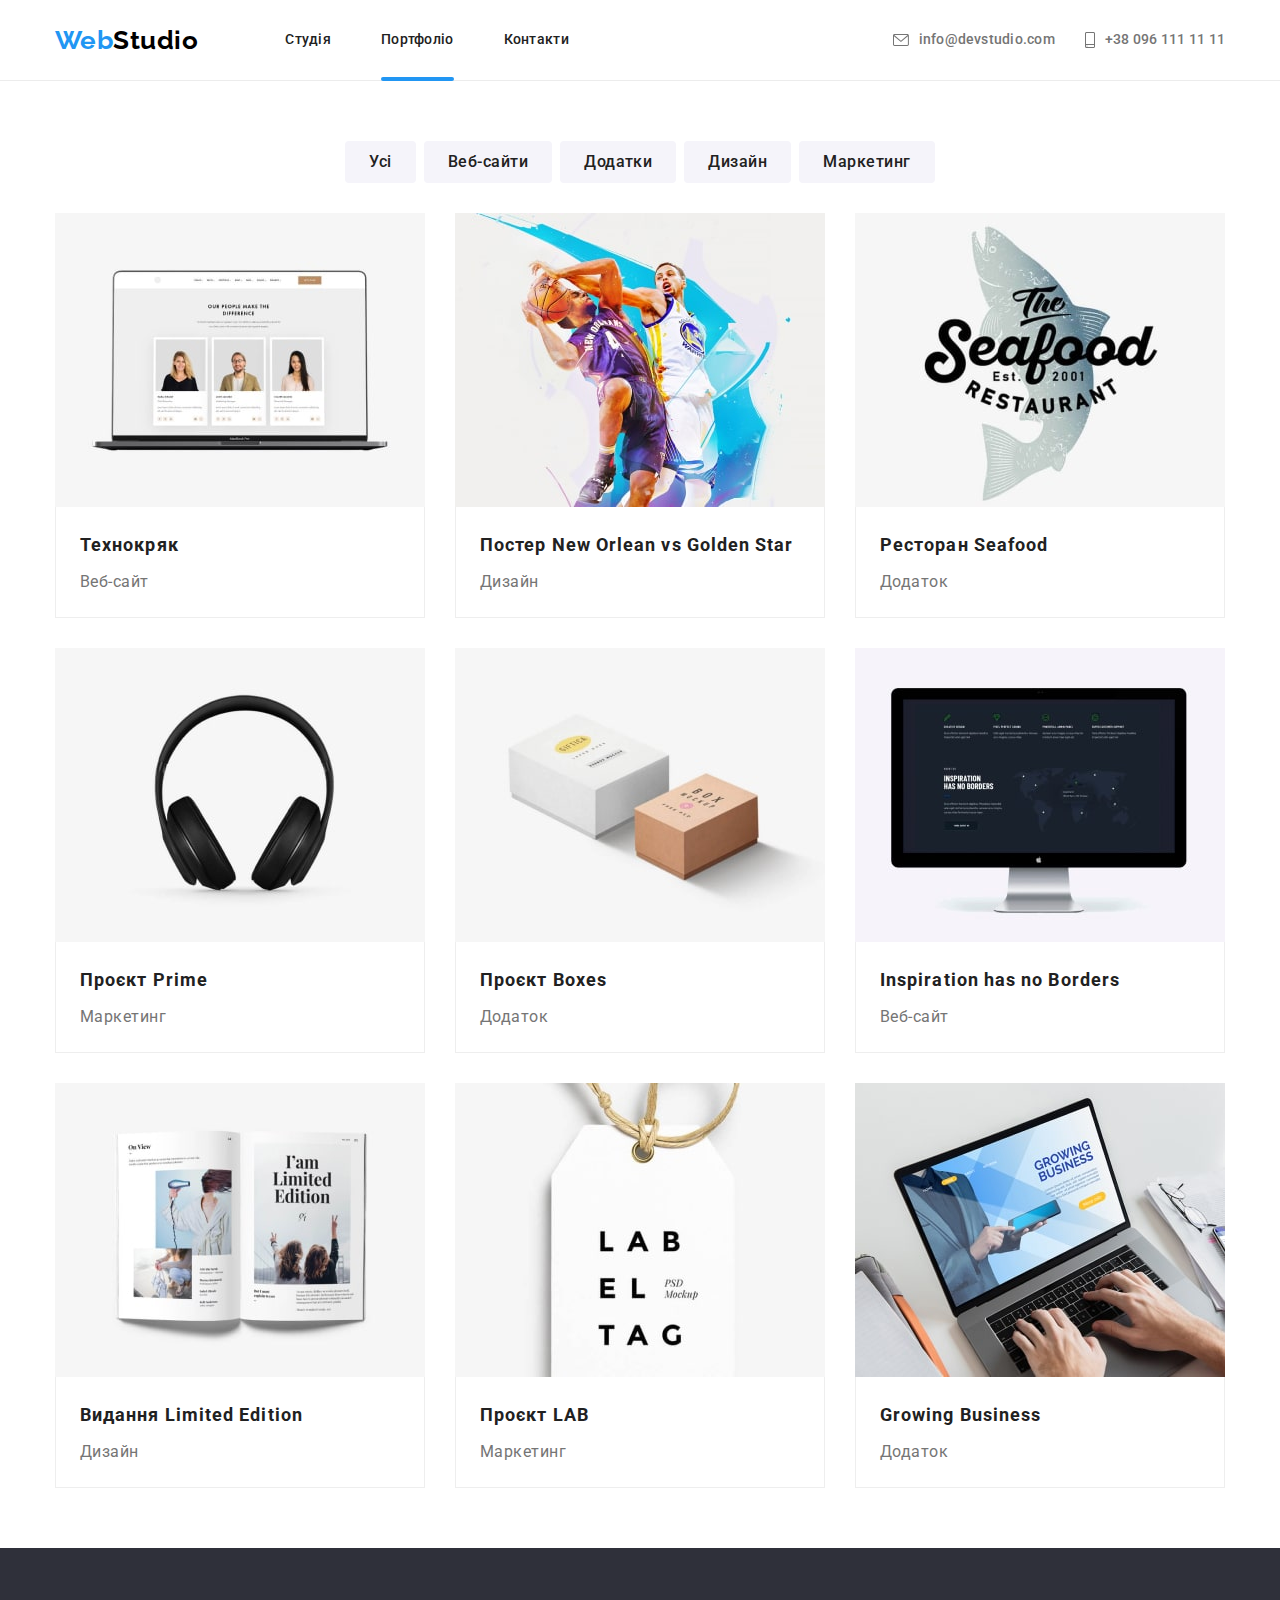
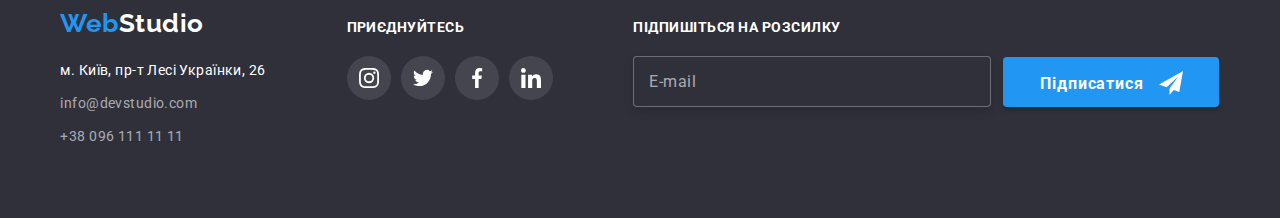
==== commit 249ede7f: "add scss files" ====
--- a/portfolio.html
+++ b/portfolio.html
@@ -94,7 +94,7 @@
                 <div class="section__port-overlay">
                   <img
                     src="./images/progectimg1.jpg"
-                    class="section__image"
+                    class="section__image--portfolio"
                     width="370"
                     alt="Технокряк"
                   />
@@ -120,7 +120,7 @@
                 <div class="section__port-overlay">
                   <img
                     src="./images/progectimg2.jpg"
-                    class="section__image"
+                    class="section__image--portfolio"
                     width="370"
                     alt="Постер New Orlean"
                   />
@@ -146,7 +146,7 @@
                 <div class="section__port-overlay">
                   <img
                     src="./images/progectimg3.jpg"
-                    class="section__image"
+                    class="section__image--portfolio"
                     width="370"
                     alt="Ресторан Seafood"
                   />
@@ -172,7 +172,7 @@
                 <div class="section__port-overlay">
                   <img
                     src="./images/progectimg4.jpg"
-                    class="section__image"
+                    class="section__image--portfolio"
                     width="370"
                     alt="Проєкт Prime"
                   />
@@ -198,7 +198,7 @@
                 <div class="section__port-overlay">
                   <img
                     src="./images/progectimg5.jpg"
-                    class="section__image"
+                    class="section__image--portfolio"
                     width="370"
                     alt="Проєкт Boxes"
                   />
@@ -224,7 +224,7 @@
                 <div class="section__port-overlay">
                   <img
                     src="./images/progectimg6.jpg"
-                    class="section__image"
+                    class="section__image--portfolio"
                     width="370"
                     alt="Inspiration has no Borders"
                   />
@@ -250,7 +250,7 @@
                 <div class="section__port-overlay">
                   <img
                     src="./images/progectimg7.jpg"
-                    class="section__image"
+                    class="section__image--portfolio"
                     width="370"
                     alt="Видання Limited Edition"
                   />
@@ -276,7 +276,7 @@
                 <div class="section__port-overlay">
                   <img
                     src="./images/progectimg8.jpg"
-                    class="section__image"
+                    class="section__image--portfolio"
                     width="370"
                     alt="Проєкт LAB"
                   />
@@ -302,7 +302,7 @@
                 <div class="section__port-overlay">
                   <img
                     src="./images/progectimg9.jpg"
-                    class="section__image"
+                    class="section__image--portfolio"
                     width="370"
                     alt="Growing Business"
                   />
--- a/css/main.min.css
+++ b/css/main.min.css
@@ -1 +1 @@
-:root{--primary-color: #ffffff;--primary-teks-color: #212121;--secondary-teks-color: #757575;--background-color-hero: #c4c4c4;--hero-footer-color: #2f303a;--hero-btn-color: #188ce8;--hero-logo-color: #000000;--akcent-color: #2196f3;--auth-nav-color: rgba(255, 255, 255, 0.6);--button-color-nav: #f5f4fa;--border-heder-portfolio: #ececec;--border-project-item: #eeeeee;--border-client-icon: #afb1b8;--background-hero-image: rgba(47, 48, 58, 0.4);--box-shadow-section-avatar-one: rgba(0, 0, 0, 0.12);--box-shadow-section-avatar-two: rgba(0, 0, 0, 0.14);--box-shadow-section-avatar-three: rgba(0, 0, 0, 0.2);--box-shadow-radio-btn-one: rgba(0, 0, 0, 0.1);--box-shadow-radio-btn-two: rgba(0, 0, 0, 0.08);--box-shadow-radio-btn-three: rgba(0, 0, 0, 0.12);--box-shadow-project-item-one: rgba(0, 0, 0, 0.12);--box-shadow-project-item-two: rgba(0, 0, 0, 0.06);--box-shadow-project-item-three: rgba(0, 0, 0, 0.16);--background-footer-media: rgba(255, 255, 255, 0.1);--background-overlay-text: rgba(33, 150, 243, 0.9);--duration: 250ms;--timing-function: cubic-bezier(0.4, 0, 0.2, 1);--border-footer-subscribe-btn: rgba(255, 255, 255, 0.3);--drop-shadop-footer-subscribe-btn: drop-shadow(0px 4px 4px rgba(0, 0, 0, 0.15));--input-email-footer-bc: #2f303a;--label-email-footer-color: rgba(255, 255, 255, 0.6);--btn-sumbit-modal-box-shadow: rgba(0, 0, 0, 0.15);--comment-textarea-color: rgba(117, 117, 117, 0.5);--comment-textarea-border: rgba(33, 33, 33, 0.2);--works-description-bc: rgba(47, 48, 58, 0.8);--main-font-family: Roboto,sans-serif}h1,h2,h3,h4,h5,h6,p{margin:0px;-webkit-margin-before:0;margin-block-start:0;-webkit-margin-after:0;margin-block-end:0}ul{-webkit-padding-start:0;padding-inline-start:0;-webkit-margin-before:0;margin-block-start:0;-webkit-margin-after:0;margin-block-end:0;margin:0px;padding-left:0;list-style:none}body{color:var(--primary-teks-color);background-color:var(--primary-color);font-family:var(--main-font-family);letter-spacing:.03em}.visuali-hidden{position:absolute;clip:rect(0 0 0 0);width:1px;height:1px}.container{max-width:480px;margin-left:auto;margin-right:auto;padding-left:15px;padding-right:15px}@media screen and (min-width: 768px){.container{max-width:768px}}@media screen and (min-width: 1200px){.container{max-width:1200px}}.modal__btm{position:relative;height:50px;min-width:216px;border-radius:4px;border-color:rgba(0,0,0,0);box-shadow:0px 4px 4px var(--btn-sumbit-modal-box-shadow);color:var(--primary-color);background-color:var(--akcent-color);font-family:inherit;font-weight:700;font-size:16px;line-height:1.88;letter-spacing:.06em;cursor:pointer;transition:var(--duration) var(--timing-function)}.modal__btm:hover,.modal__btm:focus{background-color:var(--hero-btn-color)}.btn-sumbit{min-width:200px;height:50px;cursor:pointer;padding:10px 28px;margin-right:auto;margin-left:auto;border-radius:4px;border:rgba(0,0,0,0);color:var(--primary-color);background-color:var(--akcent-color);box-shadow:0px 4px 4px var(--btn-sumbit-modal-box-shadow);font-weight:700;font-size:16px;line-height:1.88;letter-spacing:.06em}.radio__btn{display:block;padding:6px 22px;border-radius:4px;border-color:rgba(0,0,0,0);color:var(--primary-teks-color);background-color:var(--button-color-nav);font-family:inherit;font-size:16px;font-weight:500;line-height:1.62;letter-spacing:.03em;cursor:pointer;transition:var(--duration) var(--timing-function)}.radio__btn:hover,.radio__btn:focus{box-shadow:0px 3px 1px var(--box-shadow-radio-btn-one),0px 1px 2px var(--box-shadow-radio-btn-two),0px 2px 2px var(--box-shadow-radio-btn-three);color:var(--primary-color);background-color:var(--akcent-color)}.page-header{border-bottom:1px solid var(--border-heder-portfolio)}.main-nav{display:flex;align-items:center}@media screen and (min-width: 768px){.main-nav{justify-content:space-between}}.main-nav__label{color:var(--hero-logo-color);font-family:"Raleway",sans-serif;font-weight:700;font-size:26px;line-height:1.19;text-decoration:none}@media screen and (min-width: 768px){.main-nav__label{margin-right:87px}}.main-nav__logo{color:var(--akcent-color);font-family:"Raleway",sans-serif;font-weight:700;font-size:26px;line-height:1.19;text-decoration:none}@media screen and (min-width: 1200px){.main-nav__logo{padding:0}}.main-nav__list{display:flex;margin-top:0;margin-bottom:0;letter-spacing:.02em;font-weight:500;font-size:14px;line-height:1.14}@media screen and (max-width: 768px){.main-nav__list{display:none}}@media screen and (min-width: 768px){.main-nav__list{display:flex}}.main-nav__link--current{position:relative;color:var(--akcent-color)}.main-nav__link--current::after{content:"";position:absolute;bottom:-1px;display:block;width:100%;height:4px;background-color:var(--akcent-color);border-radius:2px}.main-nav__item{display:block}.main-nav__item:not(:last-child){margin-right:50px}.main-nav__link{display:block;padding-top:32px;padding-bottom:32px;color:var(--primary-teks-color);text-decoration:none;transition:var(--duration) var(--timing-function)}.main-nav__link:hover,.main-nav__link:focus{color:var(--akcent-color)}.header-auth__list{display:flex;margin-top:0;margin-bottom:0;margin-left:auto;letter-spacing:.02em;font-weight:500;font-size:14px;line-height:1.14}@media screen and (max-width: 768px){.header-auth__list{display:none}}@media screen and (min-width: 768px){.header-auth__list{display:flex;flex-direction:column;gap:10px;margin-left:0;font-size:12px;line-height:1.16}}@media screen and (min-width: 1200px){.header-auth__list{display:flex;flex-direction:row;gap:30px}}.header-auth__item{display:block}.header-auth__link{display:flex;padding-top:32px;padding-bottom:32px;align-items:center;fill:currentColor;color:var(--secondary-teks-color);text-decoration:none;transition:var(--duration) var(--timing-function)}.header-auth__link:hover,.header-auth__link:focus{color:var(--akcent-color)}@media screen and (min-width: 768px){.header-auth__link{padding:0}}@media screen and (min-width: 1200px){.header-auth__link{font-size:14px;line-height:1.14;padding-top:32px;padding-bottom:32px}}.header-auth__icon{margin-right:10px}.header-auth__icon:hover,.header-auth__icon:focus{fill:var(--akcent-color)}.header-auth__mailo:hover,.header-auth__mailo:focus{fill:var(--akcent-color)}.img-hero{max-width:1600px;margin-right:auto;margin-left:auto;background-image:linear-gradient(var(--background-hero-image), var(--background-hero-image)),url("../images/imghero.jpg");background-position:center;background-repeat:no-repeat;background-size:cover}.section-hero{display:flex;padding-top:200px;padding-bottom:200px;background-color:var(--background-color-hero);align-items:center;text-align:center}.section-hero__title{max-width:696px;margin-bottom:30px;margin-left:auto;margin-right:auto;color:var(--primary-color);letter-spacing:.06em;text-transform:uppercase;font-weight:900;font-size:26px;line-height:1.62}@media screen and (min-width: 768px){.section-hero__title{max-width:360px}}@media screen and (min-width: 1200px){.section-hero__title{max-width:696px;font-size:44px;line-height:1.36}}.section-features{padding-top:94px}.section-features__list{display:flex;gap:30px}.section-features__icon{padding:25px 100px;border-radius:4px;height:120px;margin-bottom:30px;background-color:var(--button-color-nav)}.section-features__svg{height:70px;width:70px}.section-features__title{margin-bottom:10px;color:var(--primary-teks-color);font-weight:700;font-size:14px;line-height:1.14;text-transform:uppercase}.section-features__description{max-width:270px;color:var(--secondary-teks-color);font-size:14px;line-height:1.71}.section{padding-top:94px;padding-bottom:94px;text-align:center}.section__title{margin-bottom:50px;justify-content:center;color:var(--primary-teks-color);font-weight:700;font-size:36px;line-height:1.16}.section__works{display:flex}.team:nth-child(2n){background-color:var(--button-color-nav)}.section__item{position:relative;display:block;margin-right:30px}.section__item:nth-child(3n){margin-right:0}.item-works__description{position:absolute;display:flex;justify-content:center;align-items:center;width:100%;height:70px;bottom:0;left:0;color:var(--primary-color);background-color:var(--works-description-bc);font-weight:700;font-size:14px;line-height:1.14;text-align:center;text-transform:uppercase}.section__team{margin-bottom:16px;color:var(--secondary-teks-color);font-size:16px;line-height:1.18;text-align:center}.section__list{display:flex;margin-bottom:auto;margin-top:auto}.section__image{display:block;max-width:100%}.section__info{padding-top:30px;padding-bottom:30px}.section__avatar{display:block;max-width:100%;box-shadow:0px 1px 3px var(--box-shadow-section-avatar-one),0px 1px 1px var(--box-shadow-section-avatar-two),0px 2px 1px var(--box-shadow-section-avatar-three);border-radius:0px 0px 4px 4px;background-color:var(--primary-color)}.section__avatar:not(:last-child){margin-right:30px}.section__name{margin-bottom:10px;color:var(--primary-teks-color);font-size:16px;line-height:1.18;text-align:center}.section-socials__list{display:flex;justify-content:center}.section-socials__item:not(:last-child){margin-right:10px}.section-socials__link{display:block;padding:12px;height:44px;border-radius:50%;fill:var(--border-client-icon);background-color:var(--primary-color);text-decoration:none;transition:var(--duration) var(--timing-function)}.section-socials__link:hover,.section-socials__link:focus{fill:var(--primary-color);background-color:var(--akcent-color)}.section-customers__list{display:flex}.section-customers__item:not(:last-child){margin-right:30px}.section-customers__link{display:flex;height:92px;width:170px;justify-content:center;align-items:center;border-radius:4px;border:1px solid var(--border-client-icon);fill:var(--border-client-icon);transition:var(--duration) var(--timing-function)}.section-customers__link:hover,.section-customers__link:focus{fill:var(--akcent-color);border-color:var(--akcent-color)}.section-customers__icon{display:block;width:106px;height:60px}.section__portfolio{padding-top:94px;padding-bottom:94px;color:var(--primary-teks-color);font-size:36px;line-height:1.16}.radio__list{display:flex;margin-bottom:50px;justify-content:center}.portfolio__list{display:flex;flex-wrap:wrap;gap:30px}.radio__item{margin-right:8px}.radio__item:nth-child(5){margin-right:0}.portfolio__item{display:block}.section__port-overlay{position:relative;overflow:hidden}.section__text-overlay{position:absolute;top:0;left:0;width:100%;height:100%;padding:63px 24px;color:var(--primary-color);font-size:18px;line-height:1.56;background-color:var(--background-overlay-text);opacity:0;transform:translateY(100%);transition:transform var(--duration) var(--timing-function),opacity var(--duration) var(--timing-function)}.portfolio__list .portfolio__link:hover .section__text-overlay,.portfolio__list .portfolio__link:focus .section__text-overlay{opacity:1;transform:translateY(0)}.portfolio__link{display:block;text-decoration:none;transition:var(--duration) var(--timing-function)}.portfolio__link:hover,.portfolio__link:focus{box-shadow:0px 1px 1px var(--box-shadow-project-item-one),0px 4px 4px var(--box-shadow-project-item-two),1px 4px 6px var(--box-shadow-project-item-three)}.section__image{display:block;max-width:100%}.project__user{padding-top:20px;padding-right:24px;padding-bottom:20px;padding-left:24px;background-color:var(--primary-color);border-bottom:1px solid var(--border-project-item);border-right:1px solid var(--border-project-item);border-left:1px solid var(--border-project-item)}.project__title{margin-bottom:4px;color:var(--primary-teks-color);font-weight:700;font-size:18px;line-height:2;letter-spacing:.06em}.project__description{color:var(--secondary-teks-color);font-size:16px;line-height:1.88}.footer{padding-top:60px;padding-bottom:60px;background-color:var(--hero-footer-color)}.footer__title{color:var(--akcent-color);font-family:"Raleway",sans-serif;font-weight:700;font-size:26px;line-height:1.19;text-decoration:none}.footer__addres{margin-top:20px;font-style:normal;font-weight:400}.footer-auth__item{margin-bottom:9px}.footer-auth__item__item:nth-last-child(1){margin-bottom:0}.footer__logo{color:var(--primary-color);font-family:"Raleway",sans-serif;font-weight:700;font-size:26px;line-height:1.19;text-decoration:none}.blok-logo{display:flex;align-items:baseline}.footer-social{margin-left:70px}.footer-social__title{margin-bottom:20px;color:var(--primary-color);font-weight:700;font-size:14px;line-height:1.14;text-transform:uppercase}.footer-media__item{display:flex;margin:0;padding:0;margin-top:20px;gap:10px}.footer-media__link{display:flex;align-items:center;justify-content:center;height:44px;width:44px;border-radius:50%;color:var(--primary-color);background-color:var(--background-footer-media);background-repeat:no-repeat;background-position:center;fill:currentColor;transition:var(--duration) var(--timing-function)}.footer-media__link:hover,.footer-media__link:focus{border-radius:50%;background-color:var(--akcent-color)}.footer-auth__maps{color:var(--primary-color);text-decoration:none;font-size:14px;line-height:1.71;letter-spacing:.03em}.footer-subscribe{display:flex;margin-top:20px;gap:12px}.footer-form__input{width:358px;padding:15px;border:1px solid var(--border-footer-subscribe-btn);border-radius:4px;color:var(--primary-color);background-color:var(--input-email-footer-bc);filter:var(--drop-shadop-footer-subscribe-btn)}.footer-form{position:relative}.footer-form__label{position:absolute;top:50%;left:16px;color:var(--label-email-footer-color);transform:translateY(-50%);transition:var(--duration) var(--timing-function)}.footer-form__input:not(:-moz-placeholder-shown)+.footer-form__label{transform:translate(-70px, -10px)}.footer-form__input:not(:-ms-input-placeholder)+.footer-form__label{transform:translate(-70px, -10px)}.footer-form__input:focus+.footer-form__label,.footer-form__input:not(:placeholder-shown)+.footer-form__label{transform:translate(-70px, -10px)}.section-modal__icon{margin-left:10px;fill:var(--primary-color);transform:translateY(25%)}.footer-auth__link{color:var(--auth-nav-color);letter-spacing:.03em;font-size:14px;line-height:1.71;text-decoration:none;transition:var(--duration) var(--timing-function)}.footer-auth__link:hover,.footer-auth__link:focus{color:var(--akcent-color)}.backdrop{position:fixed;top:0;left:0;width:100%;height:100%;background-color:var(--box-shadow-section-avatar-three);opacity:1;transform:scale(1);transition:opacity var(--duration) var(--timing-function),visibility var(--duration) var(--timing-function),transform var(--duration) var(--timing-function)}.backdrop.is-hidden{opacity:0;pointer-events:none;visibility:hidden}.modal{position:absolute;top:50%;left:50%;padding:40px;width:528px;border-radius:4px;background-color:var(--primary-color);box-shadow:0px 1px 3px var(--box-shadow-section-avatar-one),0px 1px 1px var(--box-shadow-section-avatar-two),0px 2px 1px var(--box-shadow-section-avatar-three);text-align:center;transform:translate(-50%, -50%) scale(1);transition:transform var(--duration) var(--timing-function)}.modal__is-hidden{position:absolute;display:flex;width:30px;height:30px;top:8px;right:8px;justify-content:center;align-items:center;border-radius:50%;background-color:var(--primary-color);border:1px solid var(--box-shadow-radio-btn-one);cursor:pointer;transform:scale(1)}.modal__close{transition:var(--duration) var(--timing-function)}.modal .modal__is-hidden:hover,.modal .modal__is-hidden:focus{fill:var(--akcent-color)}.modal__title{text-align:center;margin-bottom:12px}.modal__form{margin-right:auto;margin-left:auto}.modal__group{margin-bottom:20px;text-align:start}.modal__wrap{position:relative;display:flex;flex-direction:column;margin-top:4px}.modal__item:not(:last-child){margin-bottom:10px}.modal__input{border:1px solid var(--comment-textarea-border);border-radius:4px;height:40px;padding-left:42px;cursor:pointer}.modal__input:hover,.modal__input:focus{border-color:var(--akcent-color)}.modal__label{color:var(--secondary-teks-color);font-size:12px;line-height:1.16;letter-spacing:.01em}.modal__input{transition:var(--duration) var(--timing-function)}.modal__input:hover+.modal__icon,.modal__input:focus+.modal__icon{fill:var(--akcent-color)}.modal__icon{position:absolute;top:50%;left:19px;transform:translateY(-50%);transition:var(--duration) var(--timing-function)}.modal__textarea{height:120px;width:448px;resize:none;padding:16px 12px;margin-top:4px;border-radius:4px;border:1px solid var(--comment-textarea-border);color:var(--primary-teks-color);font-size:12px;line-height:1.16;letter-spacing:.01em;cursor:pointer;transition:var(--duration) var(--timing-function)}.modal__textarea:hover,.modal__textarea:focus{border-color:var(--akcent-color)}.checkbox__input{-webkit-appearance:none;-moz-appearance:none;appearance:none}.checkbox__label{display:flex;align-items:center;justify-content:center;margin-bottom:30px;cursor:pointer}.checkbox__border{display:block}.checkbox__check{display:none;transition:var(--duration) var(--timing-function)}.checkbox__input:checked+.checkbox__icon .checkbox__check{display:block;fill:var(--primary-color)}.checkbox__input:checked+.checkbox__icon{background-color:var(--akcent-color);border-radius:4px}.checkbox__input:checked+.checkbox__icon>.checkbox__border{display:none}.contract{margin-left:10px;color:var(--secondary-teks-color);line-height:1.71;font-weight:400;font-size:14px}.contract__link{margin-left:5px;color:var(--akcent-color)}/*# sourceMappingURL=main.min.css.map */+:root{--primary-color: #ffffff;--primary-teks-color: #212121;--secondary-teks-color: #757575;--background-color-hero: #c4c4c4;--hero-footer-color: #2f303a;--hero-btn-color: #188ce8;--hero-logo-color: #000000;--akcent-color: #2196f3;--auth-nav-color: rgba(255, 255, 255, 0.6);--button-color-nav: #f5f4fa;--border-heder-portfolio: #ececec;--border-project-item: #eeeeee;--border-client-icon: #afb1b8;--background-hero-image: rgba(47, 48, 58, 0.4);--box-shadow-section-avatar-one: rgba(0, 0, 0, 0.12);--box-shadow-section-avatar-two: rgba(0, 0, 0, 0.14);--box-shadow-section-avatar-three: rgba(0, 0, 0, 0.2);--box-shadow-radio-btn-one: rgba(0, 0, 0, 0.1);--box-shadow-radio-btn-two: rgba(0, 0, 0, 0.08);--box-shadow-radio-btn-three: rgba(0, 0, 0, 0.12);--box-shadow-project-item-one: rgba(0, 0, 0, 0.12);--box-shadow-project-item-two: rgba(0, 0, 0, 0.06);--box-shadow-project-item-three: rgba(0, 0, 0, 0.16);--background-footer-media: rgba(255, 255, 255, 0.1);--background-overlay-text: rgba(33, 150, 243, 0.9);--duration: 250ms;--timing-function: cubic-bezier(0.4, 0, 0.2, 1);--border-footer-subscribe-btn: rgba(255, 255, 255, 0.3);--drop-shadop-footer-subscribe-btn: drop-shadow(0px 4px 4px rgba(0, 0, 0, 0.15));--input-email-footer-bc: #2f303a;--label-email-footer-color: rgba(255, 255, 255, 0.6);--btn-sumbit-modal-box-shadow: rgba(0, 0, 0, 0.15);--comment-textarea-color: rgba(117, 117, 117, 0.5);--comment-textarea-border: rgba(33, 33, 33, 0.2);--works-description-bc: rgba(47, 48, 58, 0.8);--main-font-family: Roboto,sans-serif}h1,h2,h3,h4,h5,h6,p{margin:0px;-webkit-margin-before:0;margin-block-start:0;-webkit-margin-after:0;margin-block-end:0}ul{-webkit-padding-start:0;padding-inline-start:0;-webkit-margin-before:0;margin-block-start:0;-webkit-margin-after:0;margin-block-end:0;margin:0px;padding-left:0;list-style:none}body{color:var(--primary-teks-color);background-color:var(--primary-color);font-family:var(--main-font-family);letter-spacing:.03em}.visuali-hidden{position:absolute;clip:rect(0 0 0 0);width:1px;height:1px}.container{max-width:480px;margin-left:auto;margin-right:auto;padding-left:15px;padding-right:15px}@media screen and (min-width: 768px){.container{max-width:768px}}@media screen and (min-width: 1200px){.container{max-width:1200px}}.modal__btm{position:relative;height:50px;min-width:216px;border-radius:4px;border-color:rgba(0,0,0,0);box-shadow:0px 4px 4px var(--btn-sumbit-modal-box-shadow);color:var(--primary-color);background-color:var(--akcent-color);font-family:inherit;font-weight:700;font-size:16px;line-height:1.88;letter-spacing:.06em;cursor:pointer;transition:var(--duration) var(--timing-function)}.modal__btm:hover,.modal__btm:focus{background-color:var(--hero-btn-color)}.btn-sumbit{min-width:200px;height:50px;cursor:pointer;padding:10px 28px;margin-right:auto;margin-left:auto;border-radius:4px;border:rgba(0,0,0,0);color:var(--primary-color);background-color:var(--akcent-color);box-shadow:0px 4px 4px var(--btn-sumbit-modal-box-shadow);font-weight:700;font-size:16px;line-height:1.88;letter-spacing:.06em}.radio__btn{display:block;padding:6px 22px;border-radius:4px;border-color:rgba(0,0,0,0);color:var(--primary-teks-color);background-color:var(--button-color-nav);font-family:inherit;font-size:16px;font-weight:500;line-height:1.62;letter-spacing:.03em;cursor:pointer;transition:var(--duration) var(--timing-function)}.radio__btn:hover,.radio__btn:focus{box-shadow:0px 3px 1px var(--box-shadow-radio-btn-one),0px 1px 2px var(--box-shadow-radio-btn-two),0px 2px 2px var(--box-shadow-radio-btn-three);color:var(--primary-color);background-color:var(--akcent-color)}.page-header{border-bottom:1px solid var(--border-heder-portfolio)}.main-nav{display:flex;align-items:center}@media screen and (min-width: 768px){.main-nav{justify-content:space-between}}.main-nav__label{color:var(--hero-logo-color);font-family:"Raleway",sans-serif;font-weight:700;font-size:26px;line-height:1.19;text-decoration:none}@media screen and (min-width: 768px){.main-nav__label{margin-right:87px}}.main-nav__logo{color:var(--akcent-color);font-family:"Raleway",sans-serif;font-weight:700;font-size:26px;line-height:1.19;text-decoration:none}@media screen and (min-width: 1200px){.main-nav__logo{padding:0}}.main-nav__list{display:flex;margin-top:0;margin-bottom:0;letter-spacing:.02em;font-weight:500;font-size:14px;line-height:1.14}@media screen and (max-width: 768px){.main-nav__list{display:none}}@media screen and (min-width: 768px){.main-nav__list{display:flex}}.main-nav__link--current{position:relative;color:var(--akcent-color)}.main-nav__link--current::after{content:"";position:absolute;bottom:-1px;display:block;width:100%;height:4px;background-color:var(--akcent-color);border-radius:2px}.main-nav__item{display:block}.main-nav__item:not(:last-child){margin-right:50px}.main-nav__link{display:block;padding-top:32px;padding-bottom:32px;color:var(--primary-teks-color);text-decoration:none;transition:var(--duration) var(--timing-function)}.main-nav__link:hover,.main-nav__link:focus{color:var(--akcent-color)}.header-auth__list{display:flex;margin-top:0;margin-bottom:0;margin-left:auto;letter-spacing:.02em;font-weight:500;font-size:14px;line-height:1.14}@media screen and (max-width: 768px){.header-auth__list{display:none}}@media screen and (min-width: 768px){.header-auth__list{display:flex;flex-direction:column;gap:10px;margin-left:0;font-size:12px;line-height:1.16}}@media screen and (min-width: 1200px){.header-auth__list{display:flex;flex-direction:row;gap:30px}}.header-auth__item{display:block}.header-auth__link{display:flex;padding-top:32px;padding-bottom:32px;align-items:center;fill:currentColor;color:var(--secondary-teks-color);text-decoration:none;transition:var(--duration) var(--timing-function)}.header-auth__link:hover,.header-auth__link:focus{color:var(--akcent-color)}@media screen and (min-width: 768px){.header-auth__link{padding:0}}@media screen and (min-width: 1200px){.header-auth__link{font-size:14px;line-height:1.14;padding-top:32px;padding-bottom:32px}}.header-auth__icon{margin-right:10px}.header-auth__icon:hover,.header-auth__icon:focus{fill:var(--akcent-color)}.header-auth__mailo:hover,.header-auth__mailo:focus{fill:var(--akcent-color)}.img-hero{max-width:1600px;margin-right:auto;margin-left:auto;background-image:linear-gradient(var(--background-hero-image), var(--background-hero-image)),url("../images/imghero.jpg");background-position:center;background-repeat:no-repeat;background-size:cover}.section-hero{display:flex;padding-top:200px;padding-bottom:200px;background-color:var(--background-color-hero);align-items:center;text-align:center}.section-hero__title{max-width:696px;margin-bottom:30px;margin-left:auto;margin-right:auto;color:var(--primary-color);letter-spacing:.06em;text-transform:uppercase;font-weight:900;font-size:26px;line-height:1.62}@media screen and (min-width: 768px){.section-hero__title{max-width:360px}}@media screen and (min-width: 1200px){.section-hero__title{max-width:696px;font-size:44px;line-height:1.36}}.section-features{padding-top:60px}@media screen and (min-width: 1200px){.section-features{padding-top:94px}}@media screen and (min-width: 768px){.section-features__item{width:354px;flex-basis:20%;margin:15}}@media screen and (min-width: 1200px){.section-features__item{width:270px;flex-basis:-5%}}.section-features__list{gap:30px;text-align:center}@media screen and (min-width: 768px){.section-features__list{text-align:start;margin:-15;display:flex;flex-wrap:wrap}}@media screen and (min-width: 1200px){.section-features__list{display:flex;flex-wrap:nowrap}}.section-features__icon{padding:25px 100px;border-radius:4px;height:120px;margin-bottom:30px;background-color:var(--button-color-nav)}@media screen and (min-width: 768px){.section-features__icon{text-align:center}}.section-features__svg{height:70px;width:70px}.section-features__title{margin-bottom:10px;color:var(--primary-teks-color);font-weight:700;font-size:14px;line-height:1.14;text-transform:uppercase}@media screen and (min-width: 768px){.section-features__title{width:354px}}@media screen and (min-width: 1200px){.section-features__title{width:270px}}.section-features__description{max-width:450px;color:var(--secondary-teks-color);font-size:14px;line-height:1.71;text-align:start}@media screen and (min-width: 768px){.section-features__description{min-width:354px}}@media screen and (min-width: 1200px){.section-features__description{min-width:270px}}.section{padding-top:60px;text-align:center}@media screen and (min-width: 1200px){.section{padding-top:94px;padding-bottom:94px}}.section__title{margin-bottom:30px;justify-content:center;color:var(--primary-teks-color);font-weight:700;font-size:28px;line-height:1.18}@media screen and (min-width: 1200px){.section__title{font-size:36px;line-height:1.16;margin-bottom:50px}}.section__works{display:none}@media screen and (min-width: 1200px){.section__works{display:flex;justify-content:center}}.none{display:none}@media screen and (min-width: 1200px){.none{display:block}}.section__image--works{display:block;max-width:100%;height:auto}.team:nth-child(2n){background-color:var(--button-color-nav)}.section__item{position:relative;display:block}.section__item:not(:last-child){margin-right:30px}.item-works__description{position:absolute;display:flex;justify-content:center;align-items:center;width:100%;height:70px;bottom:0;left:0;color:var(--primary-color);background-color:var(--works-description-bc);font-weight:700;font-size:14px;line-height:1.14;text-align:center;text-transform:uppercase}.section__team{margin-bottom:16px;color:var(--secondary-teks-color);font-size:16px;line-height:1.18;text-align:center}.section__list{display:block;margin-bottom:auto;margin-top:auto;padding-bottom:60px}@media screen and (min-width: 768px){.section__list{display:flex;flex-wrap:wrap;gap:30px}}@media screen and (min-width: 1200px){.section__list{padding-bottom:0}}.section__image{display:block;max-width:100%;width:450px}@media screen and (min-width: 768px){.section__image{width:354px;max-width:100%}}@media screen and (min-width: 1200px){.section__image{width:270px;max-width:100%}}.section__info{padding-top:16px;padding-bottom:24px}@media screen and (min-width: 1200px){.section__info{padding-top:30px;padding-bottom:30px}}.section__avatar{display:block;max-width:100%;box-shadow:0px 1px 3px var(--box-shadow-section-avatar-one),0px 1px 1px var(--box-shadow-section-avatar-two),0px 2px 1px var(--box-shadow-section-avatar-three);border-radius:0px 0px 4px 4px;background-color:var(--primary-color);margin-bottom:30px}.section__avatar:last-child{margin-bottom:0}@media screen and (min-width: 768px){.section__avatar{flex-basis:calc((100% - 60px)/2);margin-bottom:0}}@media screen and (min-width: 1200px){.section__avatar{flex-basis:calc((100% - 120px)/4)}}.section__name{margin-bottom:10px;color:var(--primary-teks-color);font-weight:500;font-size:16px;line-height:1.18;text-align:center}.section-socials__list{display:flex;justify-content:center}.section-socials__item:not(:last-child){margin-right:10px}.section-socials__link{display:block;padding:12px;height:44px;border-radius:50%;fill:var(--border-client-icon);background-color:var(--primary-color);text-decoration:none;transition:var(--duration) var(--timing-function)}.section-socials__link:hover,.section-socials__link:focus{fill:var(--primary-color);background-color:var(--akcent-color)}.section-customers__list{padding-bottom:60px;display:flex;flex-wrap:wrap;gap:30px}@media screen and (min-width: 1200px){.section-customers__list{padding-bottom:0;flex-wrap:nowrap}}.section-customers__item{flex-basis:calc((100% - 30px)/2)}@media screen and (min-width: 768px){.section-customers__item{flex-basis:calc((100% - 60px)/3)}}@media screen and (min-width: 1200px){.section-customers__item{flex-basis:calc((100% - 150px)/6)}}.section-customers__link{display:flex;height:92px;justify-content:center;align-items:center;border-radius:4px;border:1px solid var(--border-client-icon);fill:var(--border-client-icon);transition:var(--duration) var(--timing-function)}.section-customers__link:hover,.section-customers__link:focus{fill:var(--akcent-color);border-color:var(--akcent-color)}.section-customers__icon{display:block;width:106px;height:60px}.section__portfolio{padding-top:60px;padding-bottom:60px;color:var(--primary-teks-color);font-size:36px;line-height:1.16}.radio__list{display:flex;margin-bottom:40px;flex-wrap:wrap;justify-content:left}@media screen and (min-width: 768px){.radio__list{flex-wrap:nowrap;justify-content:center;margin-bottom:30px}}.portfolio__list{display:flex;flex-wrap:wrap;gap:30px}.radio__item{margin-right:8px;margin-bottom:15px}.radio__item:nth-child(5){margin-right:0}@media screen and (min-width: 768px){.radio__item{margin-bottom:0}}.portfolio__item{display:block}@media screen and (min-width: 768px){.portfolio__item{flex-basis:calc((100% - 30px)/2)}}@media screen and (min-width: 1200px){.portfolio__item{flex-basis:calc((100% - 60px)/3)}}.section__port-overlay{position:relative;overflow:hidden}.section__text-overlay{position:absolute;top:0;left:0;width:100%;height:100%;padding:63px 24px;color:var(--primary-color);font-size:18px;line-height:1.56;background-color:var(--background-overlay-text);opacity:0;transform:translateY(100%);transition:transform var(--duration) var(--timing-function),opacity var(--duration) var(--timing-function)}.portfolio__list .portfolio__link:hover .section__text-overlay,.portfolio__list .portfolio__link:focus .section__text-overlay{opacity:1;transform:translateY(0)}.portfolio__link{display:block;text-decoration:none;transition:var(--duration) var(--timing-function)}.portfolio__link:hover,.portfolio__link:focus{box-shadow:0px 1px 1px var(--box-shadow-project-item-one),0px 4px 4px var(--box-shadow-project-item-two),1px 4px 6px var(--box-shadow-project-item-three)}.section__image--portfolio{display:block;max-width:100%}.project__user{padding-top:20px;padding-right:24px;padding-bottom:20px;padding-left:24px;background-color:var(--primary-color);border-bottom:1px solid var(--border-project-item);border-right:1px solid var(--border-project-item);border-left:1px solid var(--border-project-item)}.project__title{margin-bottom:4px;color:var(--primary-teks-color);font-weight:700;font-size:18px;line-height:2;letter-spacing:.06em}.project__description{color:var(--secondary-teks-color);font-size:16px;line-height:1.88}.footer{padding-top:60px;padding-bottom:60px;background-color:var(--hero-footer-color)}.footer__title{color:var(--akcent-color);font-family:"Raleway",sans-serif;font-weight:700;font-size:26px;line-height:1.19;text-decoration:none}.footer__addres{margin-top:20px;font-style:normal;font-weight:400}.footer-auth__item{margin-bottom:9px}.footer-auth__item__item:nth-last-child(1){margin-bottom:0}.footer__logo{color:var(--primary-color);font-family:"Raleway",sans-serif;font-weight:700;font-size:26px;line-height:1.19;text-decoration:none}.blok-logo{text-align:center}@media screen and (min-width: 768px){.blok-logo{display:flex;flex-wrap:wrap;justify-content:space-around;align-items:baseline}}@media screen and (min-width: 1200px){.blok-logo{text-align:left;flex-wrap:nowrap}}@media screen and (min-width: 1200px){.footer-social{margin-left:70px}}.footer-social__title{margin-bottom:20px;color:var(--primary-color);font-weight:700;font-size:14px;line-height:1.14;text-transform:uppercase}.footer-media__item{display:flex;justify-content:center;margin:0;padding:0;margin-top:20px;margin-bottom:60px;gap:10px}@media screen and (min-width: 768px){.footer-media__item{margin-bottom:0}}.footer-media__link{display:flex;align-items:center;justify-content:center;height:44px;width:44px;border-radius:50%;color:var(--primary-color);background-color:var(--background-footer-media);background-repeat:no-repeat;background-position:center;fill:currentColor;transition:var(--duration) var(--timing-function)}.footer-media__link:hover,.footer-media__link:focus{border-radius:50%;background-color:var(--akcent-color)}.footer-auth__maps{color:var(--primary-color);text-decoration:none;font-size:14px;line-height:1.71;letter-spacing:.03em}.footer-subscribe{display:flex;flex-wrap:wrap;justify-content:center;margin-top:20px;gap:20px}@media screen and (min-width: 768px){.footer-subscribe{display:flex;flex-direction:column;align-items:center}}@media screen and (min-width: 1200px){.footer-subscribe{flex-direction:row;gap:12px}}.footer-form__input{width:100%;padding:15px;border:1px solid var(--border-footer-subscribe-btn);border-radius:4px;color:var(--primary-color);background-color:var(--input-email-footer-bc);filter:var(--drop-shadop-footer-subscribe-btn)}.footer-form{position:relative;width:450px}@media screen and (min-width: 1200px){.footer-form{width:358px}}.footer-form__label{position:absolute;top:50%;left:16px;color:var(--label-email-footer-color);transform:translateY(-50%);transition:var(--duration) var(--timing-function)}.footer-form__input:not(:-moz-placeholder-shown)+.footer-form__label{transform:translate(-70px, -10px)}.footer-form__input:not(:-ms-input-placeholder)+.footer-form__label{transform:translate(-70px, -10px)}.footer-form__input:focus+.footer-form__label,.footer-form__input:not(:placeholder-shown)+.footer-form__label{transform:translate(-70px, -10px)}.section-modal__icon{margin-left:10px;fill:var(--primary-color);transform:translateY(25%)}.footer-auth__link{color:var(--auth-nav-color);letter-spacing:.03em;font-size:14px;line-height:1.71;text-decoration:none;transition:var(--duration) var(--timing-function)}.footer-auth__link:hover,.footer-auth__link:focus{color:var(--akcent-color)}.backdrop{position:fixed;top:0;left:0;width:100%;height:100%;background-color:var(--box-shadow-section-avatar-three);opacity:1;transform:scale(1);transition:opacity var(--duration) var(--timing-function),visibility var(--duration) var(--timing-function),transform var(--duration) var(--timing-function);overflow-y:scroll}.backdrop.is-hidden{opacity:0;pointer-events:none;visibility:hidden}.modal{position:absolute;top:50%;left:50%;padding:40px;width:calc(100% - 30px);border-radius:4px;background-color:var(--primary-color);box-shadow:0px 1px 3px var(--box-shadow-section-avatar-one),0px 1px 1px var(--box-shadow-section-avatar-two),0px 2px 1px var(--box-shadow-section-avatar-three);text-align:center;transform:translate(-50%, -50%) scale(1);transition:transform var(--duration) var(--timing-function)}@media screen and (min-width: 480px){.modal{width:450px}}@media screen and (min-width: 1200px){.modal{width:528px}}.modal__is-hidden{position:absolute;display:flex;width:30px;height:30px;top:8px;right:8px;justify-content:center;align-items:center;border-radius:50%;background-color:var(--primary-color);border:1px solid var(--box-shadow-radio-btn-one);cursor:pointer;transform:scale(1)}.modal__close{transition:var(--duration) var(--timing-function)}.modal .modal__is-hidden:hover,.modal .modal__is-hidden:focus{fill:var(--akcent-color)}.modal__title{text-align:center;margin-bottom:12px}.modal__form{margin-right:auto;margin-left:auto}.modal__group{margin-bottom:20px;text-align:start}.modal__wrap{position:relative;display:flex;flex-direction:column;margin-top:4px}.modal__item:not(:last-child){margin-bottom:10px}.modal__input{border:1px solid var(--comment-textarea-border);border-radius:4px;height:40px;padding-left:42px;cursor:pointer}.modal__input:hover,.modal__input:focus{border-color:var(--akcent-color)}.modal__label{color:var(--secondary-teks-color);font-size:12px;line-height:1.16;letter-spacing:.01em}.modal__input{transition:var(--duration) var(--timing-function)}.modal__input:hover+.modal__icon,.modal__input:focus+.modal__icon{fill:var(--akcent-color)}.modal__icon{position:absolute;top:50%;left:19px;transform:translateY(-50%);transition:var(--duration) var(--timing-function)}.modal__textarea{height:120px;min-width:100%;resize:none;padding:16px 12px;margin-top:4px;border-radius:4px;border:1px solid var(--comment-textarea-border);color:var(--primary-teks-color);font-size:12px;line-height:1.16;letter-spacing:.01em;cursor:pointer;transition:var(--duration) var(--timing-function)}.modal__textarea:hover,.modal__textarea:focus{border-color:var(--akcent-color)}.checkbox__input{-webkit-appearance:none;-moz-appearance:none;appearance:none}.checkbox__label{display:flex;align-items:center;justify-content:center;margin-bottom:30px;cursor:pointer}.checkbox__border{display:block}.checkbox__check{display:none;transition:var(--duration) var(--timing-function)}.checkbox__input:checked+.checkbox__icon .checkbox__check{display:block;fill:var(--primary-color)}.checkbox__input:checked+.checkbox__icon{background-color:var(--akcent-color);border-radius:4px}.checkbox__input:checked+.checkbox__icon>.checkbox__border{display:none}.contract{margin-left:10px;color:var(--secondary-teks-color);line-height:1.16;font-weight:400;font-size:12px}@media screen and (min-width: 1200px){.contract{font-size:14px;line-height:1.71}}.contract__link{margin-left:5px;color:var(--akcent-color)}/*# sourceMappingURL=main.min.css.map */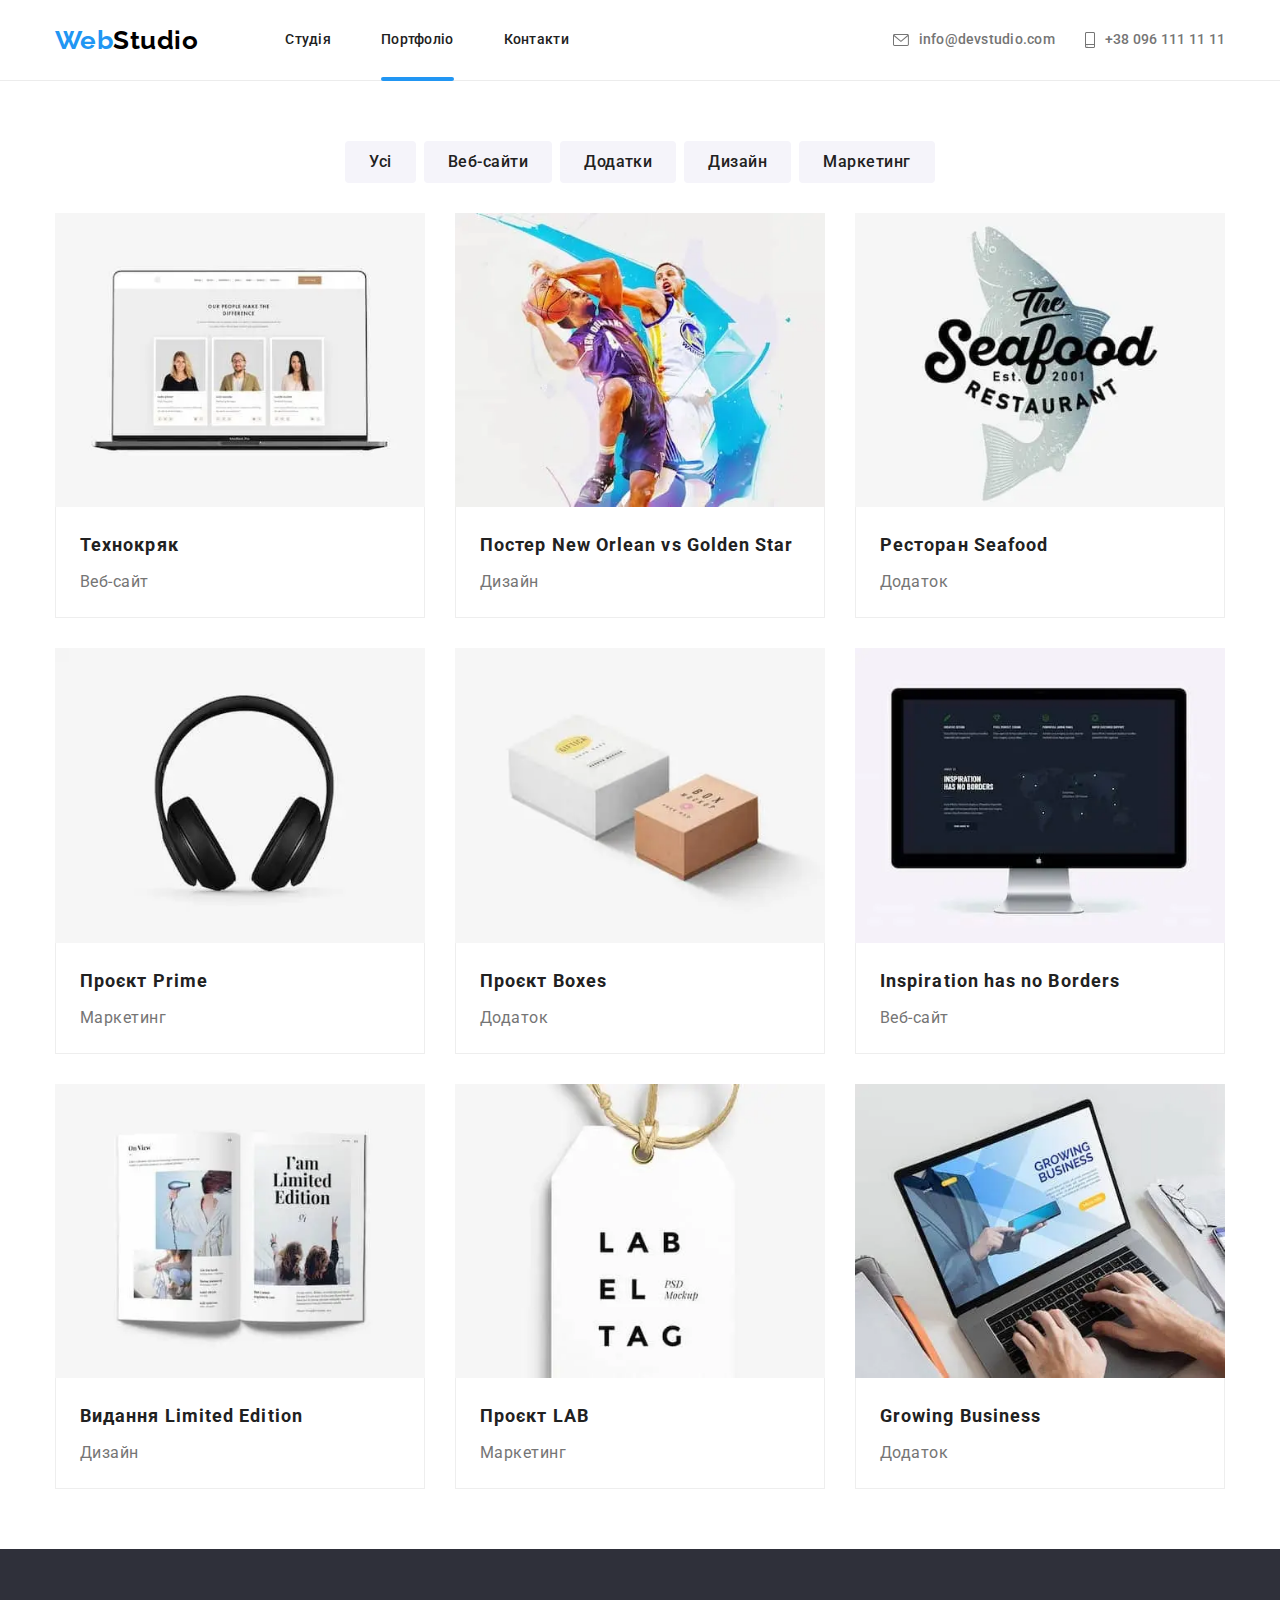
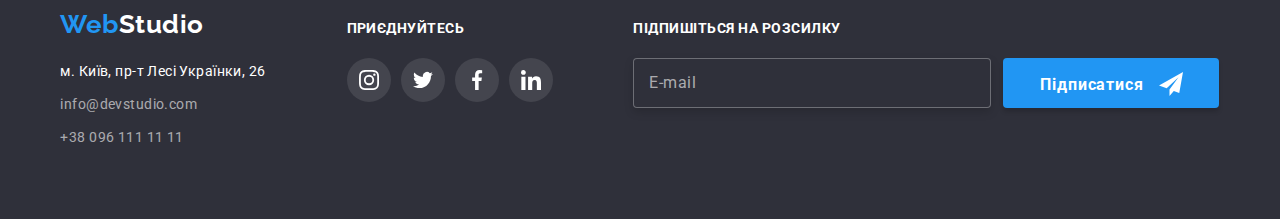
==== commit 681d8a6b: "add scss files" ====
--- a/portfolio.html
+++ b/portfolio.html
@@ -55,6 +55,17 @@
             >
           </li>
         </ul>
+        <!-- Mobail menu-->
+        <button
+          type="button"
+          class="menu-toggle js-open-menu"
+          aria-expanded="false"
+          aria-controls="mobile-menu"
+        >
+          <svg class="menu-toggle__icon" aria-label="Перемикач мобільного меню">
+            <use class="menu-toggle__menu" href="./images/icons.svg.svg#icon-menu-burger"></use>
+          </svg>
+        </button>
       </div>
     </header>
 
@@ -93,9 +104,17 @@
               >
                 <div class="section__port-overlay">
                   <img
-                    src="./images/progectimg1.jpg"
-                    class="section__image--portfolio"
-                    width="370"
+                    srcset="
+                      ./images/gallery-1-354w.webp   354w,
+                      ./images/gallery-1-450w.webp   450w,
+                      ./images/gallery-1-540w.webp   540w,
+                      ./images/gallery-1-708w.webp   708w,
+                      ./images/gallery-1-900w.webp   900w,
+                      ./images/gallery-1-1100w.webp 1062w
+                    "
+                    src="images/gallery-1-354w.webp"
+                    class="section__image--portfolio"
+                    sizes="(min-width: 1200px) 370px, (min-width: 768px) 354px, 450px"
                     alt="Технокряк"
                   />
                   <p class="section__text-overlay">
@@ -119,9 +138,17 @@
               >
                 <div class="section__port-overlay">
                   <img
+                    srcset="
+                      ./images/gallery-2-354w.webp   354w,
+                      ./images/gallery-2-450w.webp   450w,
+                      ./images/gallery-2-540w.webp   540w,
+                      ./images/gallery-2-708w.webp   708w,
+                      ./images/gallery-2-900w.webp   900w,
+                      ./images/gallery-2-1100w.webp 1062w
+                    "
                     src="./images/progectimg2.jpg"
                     class="section__image--portfolio"
-                    width="370"
+                    sizes="(min-width: 1200px) 370px, (min-width: 768px) 354px, 450px"
                     alt="Постер New Orlean"
                   />
                   <p class="section__text-overlay">
@@ -145,9 +172,17 @@
               >
                 <div class="section__port-overlay">
                   <img
-                    src="./images/progectimg3.jpg"
-                    class="section__image--portfolio"
-                    width="370"
+                    srcset="
+                      ./images/gallery-3-354w.webp   354w,
+                      ./images/gallery-3-450w.webp   450w,
+                      ./images/gallery-3-540w.webp   540w,
+                      ./images/gallery-3-708w.webp   708w,
+                      ./images/gallery-3-900w.webp   900w,
+                      ./images/gallery-3-1100w.webp 1062w
+                    "
+                    src="./images/gallery-3-354w.webp"
+                    class="section__image--portfolio"
+                    sizes="(min-width: 1200px) 370px, (min-width: 768px) 354px, 450px"
                     alt="Ресторан Seafood"
                   />
                   <p class="section__text-overlay">
@@ -171,9 +206,17 @@
               >
                 <div class="section__port-overlay">
                   <img
-                    src="./images/progectimg4.jpg"
-                    class="section__image--portfolio"
-                    width="370"
+                    srcset="
+                      ./images/gallery-4-354w.webp   354w,
+                      ./images/gallery-4-450w.webp   450w,
+                      ./images/gallery-4-540w.webp   540w,
+                      ./images/gallery-4-708w.webp   708w,
+                      ./images/gallery-4-900w.webp   900w,
+                      ./images/gallery-4-1100w.webp 1062w
+                    "
+                    src="./images/gallery-4-354w.webp"
+                    class="section__image--portfolio"
+                    sizes="(min-width: 1200px) 370px, (min-width: 768px) 354px, 450px"
                     alt="Проєкт Prime"
                   />
                   <p class="section__text-overlay">
@@ -197,9 +240,17 @@
               >
                 <div class="section__port-overlay">
                   <img
-                    src="./images/progectimg5.jpg"
-                    class="section__image--portfolio"
-                    width="370"
+                    srcset="
+                      ./images/gallery-5-354w.webp   354w,
+                      ./images/gallery-5-450w.webp   450w,
+                      ./images/gallery-5-540w.webp   540w,
+                      ./images/gallery-5-708w.webp   708w,
+                      ./images/gallery-5-900w.webp   900w,
+                      ./images/gallery-5-1100w.webp 1062w
+                    "
+                    src="./images/gallery-5-354w.webp"
+                    class="section__image--portfolio"
+                    sizes="(min-width: 1200px) 370px, (min-width: 768px) 354px, 450px"
                     alt="Проєкт Boxes"
                   />
                   <p class="section__text-overlay">
@@ -223,9 +274,17 @@
               >
                 <div class="section__port-overlay">
                   <img
-                    src="./images/progectimg6.jpg"
-                    class="section__image--portfolio"
-                    width="370"
+                    srcset="
+                      ./images/gallery-6-354w.webp   354w,
+                      ./images/gallery-6-450w.webp   450w,
+                      ./images/gallery-6-540w.webp   540w,
+                      ./images/gallery-6-708w.webp   708w,
+                      ./images/gallery-6-900w.webp   900w,
+                      ./images/gallery-6-1100w.webp 1062w
+                    "
+                    src="./images/gallery-6-354w.webp"
+                    class="section__image--portfolio"
+                    sizes="(min-width: 1200px) 370px, (min-width: 768px) 354px, 450px"
                     alt="Inspiration has no Borders"
                   />
                   <p class="section__text-overlay">
@@ -249,9 +308,17 @@
               >
                 <div class="section__port-overlay">
                   <img
-                    src="./images/progectimg7.jpg"
-                    class="section__image--portfolio"
-                    width="370"
+                    srcset="
+                      ./images/gallery-7-354w.webp   354w,
+                      ./images/gallery-7-450w.webp   450w,
+                      ./images/gallery-7-540w.webp   540w,
+                      ./images/gallery-7-708w.webp   708w,
+                      ./images/gallery-7-900w.webp   900w,
+                      ./images/gallery-7-1100w.webp 1062w
+                    "
+                    src="./images/gallery-7-354w.webp"
+                    class="section__image--portfolio"
+                    sizes="(min-width: 1200px) 370px, (min-width: 768px) 354px, 450px"
                     alt="Видання Limited Edition"
                   />
                   <p class="section__text-overlay">
@@ -275,9 +342,17 @@
               >
                 <div class="section__port-overlay">
                   <img
-                    src="./images/progectimg8.jpg"
-                    class="section__image--portfolio"
-                    width="370"
+                    srcset="
+                      ./images/gallery-8-354w.webp   354w,
+                      ./images/gallery-8-450w.webp   450w,
+                      ./images/gallery-8-540w.webp   540w,
+                      ./images/gallery-8-708w.webp   708w,
+                      ./images/gallery-8-900w.webp   900w,
+                      ./images/gallery-8-1100w.webp 1062w
+                    "
+                    src="./images/gallery-8-354w.webp"
+                    class="section__image--portfolio"
+                    sizes="(min-width: 1200px) 370px, (min-width: 768px) 354px, 450px"
                     alt="Проєкт LAB"
                   />
                   <p class="section__text-overlay">
@@ -301,9 +376,17 @@
               >
                 <div class="section__port-overlay">
                   <img
-                    src="./images/progectimg9.jpg"
-                    class="section__image--portfolio"
-                    width="370"
+                    srcset="
+                      ./images/gallery-9-354w.webp   354w,
+                      ./images/gallery-9-450w.webp   450w,
+                      ./images/gallery-9-540w.webp   540w,
+                      ./images/gallery-9-708w.webp   708w,
+                      ./images/gallery-9-900w.webp   900w,
+                      ./images/gallery-9-1100w.webp 1062w
+                    "
+                    src="./images/gallery-9-354w.webp"
+                    class="section__image--portfolio"
+                    sizes="(min-width: 1200px) 370px, (min-width: 768px) 354px, 450px"
                     alt="Growing Business"
                   />
                   <p class="section__text-overlay">
@@ -436,5 +519,55 @@
         </form>
       </div>
     </footer>
+    <!-- Mobail menu-->
+    <div class="menu-container js-menu-container" id="mobile-menu">
+      <button type="button" class="menu-toggle js-close-menu">
+        <svg class="menu-toggle__icon" aria-label="Перемикач мобільного меню">
+          <use class="menu-toggle__close" href="./images/icons.svg.svg#icon-menu-close"></use>
+        </svg>
+      </button>
+      <div class="menu-container__wrap">
+        <ul class="mob-menu">
+          <li class="mob-menu__item">
+            <a href="./index.html" class="mob-menu__link mob-menu__link--current">Студія</a>
+          </li>
+          <li class="mob-menu__item">
+            <a href="./portfolio.html" class="mob-menu__link">Портфоліо</a>
+          </li>
+          <li class="mob-menu__item"><a href="#" class="mob-menu__link">Контакти</a></li>
+        </ul>
+        <ul class="mob-contact">
+          <li class="mob-contact__item">
+            <a href="mailto:info@devstudio.com" class="mob-contact__link">info@devstudio.com</a>
+          </li>
+          <li class="mob-contact__item">
+            <a href="tel:+380961111111" class="mob-contact__link">+38 096 111 11 11</a>
+          </li>
+        </ul>
+        <ul class="mob-socials">
+          <li class="mob-socials__item">
+            <a href="#" class="mob-socials__link" rel="noopener noreferrer nofollow" target="_blank"
+              >instagram</a
+            >
+          </li>
+          <li class="mob-socials__item">
+            <a href="#" class="mob-socials__link" rel="noopener noreferrer nofollow" target="_blank"
+              >twitter</a
+            >
+          </li>
+          <li class="mob-socials__item">
+            <a href="#" class="mob-socials__link" rel="noopener noreferrer nofollow" target="_blank"
+              >facebook</a
+            >
+          </li>
+          <li class="__item">
+            <a href="#" class="mob-socials__link" rel="noopener noreferrer nofollow" target="_blank"
+              >linkedln</a
+            >
+          </li>
+        </ul>
+      </div>
+    </div>
+    <script defer src="./js/mobile-menu.js"></script>
   </body>
 </html>
--- a/css/main.min.css
+++ b/css/main.min.css
@@ -1 +1 @@
-:root{--primary-color: #ffffff;--primary-teks-color: #212121;--secondary-teks-color: #757575;--background-color-hero: #c4c4c4;--hero-footer-color: #2f303a;--hero-btn-color: #188ce8;--hero-logo-color: #000000;--akcent-color: #2196f3;--auth-nav-color: rgba(255, 255, 255, 0.6);--button-color-nav: #f5f4fa;--border-heder-portfolio: #ececec;--border-project-item: #eeeeee;--border-client-icon: #afb1b8;--background-hero-image: rgba(47, 48, 58, 0.4);--box-shadow-section-avatar-one: rgba(0, 0, 0, 0.12);--box-shadow-section-avatar-two: rgba(0, 0, 0, 0.14);--box-shadow-section-avatar-three: rgba(0, 0, 0, 0.2);--box-shadow-radio-btn-one: rgba(0, 0, 0, 0.1);--box-shadow-radio-btn-two: rgba(0, 0, 0, 0.08);--box-shadow-radio-btn-three: rgba(0, 0, 0, 0.12);--box-shadow-project-item-one: rgba(0, 0, 0, 0.12);--box-shadow-project-item-two: rgba(0, 0, 0, 0.06);--box-shadow-project-item-three: rgba(0, 0, 0, 0.16);--background-footer-media: rgba(255, 255, 255, 0.1);--background-overlay-text: rgba(33, 150, 243, 0.9);--duration: 250ms;--timing-function: cubic-bezier(0.4, 0, 0.2, 1);--border-footer-subscribe-btn: rgba(255, 255, 255, 0.3);--drop-shadop-footer-subscribe-btn: drop-shadow(0px 4px 4px rgba(0, 0, 0, 0.15));--input-email-footer-bc: #2f303a;--label-email-footer-color: rgba(255, 255, 255, 0.6);--btn-sumbit-modal-box-shadow: rgba(0, 0, 0, 0.15);--comment-textarea-color: rgba(117, 117, 117, 0.5);--comment-textarea-border: rgba(33, 33, 33, 0.2);--works-description-bc: rgba(47, 48, 58, 0.8);--main-font-family: Roboto,sans-serif}h1,h2,h3,h4,h5,h6,p{margin:0px;-webkit-margin-before:0;margin-block-start:0;-webkit-margin-after:0;margin-block-end:0}ul{-webkit-padding-start:0;padding-inline-start:0;-webkit-margin-before:0;margin-block-start:0;-webkit-margin-after:0;margin-block-end:0;margin:0px;padding-left:0;list-style:none}body{color:var(--primary-teks-color);background-color:var(--primary-color);font-family:var(--main-font-family);letter-spacing:.03em}.visuali-hidden{position:absolute;clip:rect(0 0 0 0);width:1px;height:1px}.container{max-width:480px;margin-left:auto;margin-right:auto;padding-left:15px;padding-right:15px}@media screen and (min-width: 768px){.container{max-width:768px}}@media screen and (min-width: 1200px){.container{max-width:1200px}}.modal__btm{position:relative;height:50px;min-width:216px;border-radius:4px;border-color:rgba(0,0,0,0);box-shadow:0px 4px 4px var(--btn-sumbit-modal-box-shadow);color:var(--primary-color);background-color:var(--akcent-color);font-family:inherit;font-weight:700;font-size:16px;line-height:1.88;letter-spacing:.06em;cursor:pointer;transition:var(--duration) var(--timing-function)}.modal__btm:hover,.modal__btm:focus{background-color:var(--hero-btn-color)}.btn-sumbit{min-width:200px;height:50px;cursor:pointer;padding:10px 28px;margin-right:auto;margin-left:auto;border-radius:4px;border:rgba(0,0,0,0);color:var(--primary-color);background-color:var(--akcent-color);box-shadow:0px 4px 4px var(--btn-sumbit-modal-box-shadow);font-weight:700;font-size:16px;line-height:1.88;letter-spacing:.06em}.radio__btn{display:block;padding:6px 22px;border-radius:4px;border-color:rgba(0,0,0,0);color:var(--primary-teks-color);background-color:var(--button-color-nav);font-family:inherit;font-size:16px;font-weight:500;line-height:1.62;letter-spacing:.03em;cursor:pointer;transition:var(--duration) var(--timing-function)}.radio__btn:hover,.radio__btn:focus{box-shadow:0px 3px 1px var(--box-shadow-radio-btn-one),0px 1px 2px var(--box-shadow-radio-btn-two),0px 2px 2px var(--box-shadow-radio-btn-three);color:var(--primary-color);background-color:var(--akcent-color)}.page-header{border-bottom:1px solid var(--border-heder-portfolio)}.main-nav{display:flex;align-items:center}@media screen and (min-width: 768px){.main-nav{justify-content:space-between}}.main-nav__label{color:var(--hero-logo-color);font-family:"Raleway",sans-serif;font-weight:700;font-size:26px;line-height:1.19;text-decoration:none}@media screen and (min-width: 768px){.main-nav__label{margin-right:87px}}.main-nav__logo{color:var(--akcent-color);font-family:"Raleway",sans-serif;font-weight:700;font-size:26px;line-height:1.19;text-decoration:none}@media screen and (min-width: 1200px){.main-nav__logo{padding:0}}.main-nav__list{display:flex;margin-top:0;margin-bottom:0;letter-spacing:.02em;font-weight:500;font-size:14px;line-height:1.14}@media screen and (max-width: 768px){.main-nav__list{display:none}}@media screen and (min-width: 768px){.main-nav__list{display:flex}}.main-nav__link--current{position:relative;color:var(--akcent-color)}.main-nav__link--current::after{content:"";position:absolute;bottom:-1px;display:block;width:100%;height:4px;background-color:var(--akcent-color);border-radius:2px}.main-nav__item{display:block}.main-nav__item:not(:last-child){margin-right:50px}.main-nav__link{display:block;padding-top:32px;padding-bottom:32px;color:var(--primary-teks-color);text-decoration:none;transition:var(--duration) var(--timing-function)}.main-nav__link:hover,.main-nav__link:focus{color:var(--akcent-color)}.header-auth__list{display:flex;margin-top:0;margin-bottom:0;margin-left:auto;letter-spacing:.02em;font-weight:500;font-size:14px;line-height:1.14}@media screen and (max-width: 768px){.header-auth__list{display:none}}@media screen and (min-width: 768px){.header-auth__list{display:flex;flex-direction:column;gap:10px;margin-left:0;font-size:12px;line-height:1.16}}@media screen and (min-width: 1200px){.header-auth__list{display:flex;flex-direction:row;gap:30px}}.header-auth__item{display:block}.header-auth__link{display:flex;padding-top:32px;padding-bottom:32px;align-items:center;fill:currentColor;color:var(--secondary-teks-color);text-decoration:none;transition:var(--duration) var(--timing-function)}.header-auth__link:hover,.header-auth__link:focus{color:var(--akcent-color)}@media screen and (min-width: 768px){.header-auth__link{padding:0}}@media screen and (min-width: 1200px){.header-auth__link{font-size:14px;line-height:1.14;padding-top:32px;padding-bottom:32px}}.header-auth__icon{margin-right:10px}.header-auth__icon:hover,.header-auth__icon:focus{fill:var(--akcent-color)}.header-auth__mailo:hover,.header-auth__mailo:focus{fill:var(--akcent-color)}.img-hero{max-width:1600px;margin-right:auto;margin-left:auto;background-image:linear-gradient(var(--background-hero-image), var(--background-hero-image)),url("../images/imghero.jpg");background-position:center;background-repeat:no-repeat;background-size:cover}.section-hero{display:flex;padding-top:200px;padding-bottom:200px;background-color:var(--background-color-hero);align-items:center;text-align:center}.section-hero__title{max-width:696px;margin-bottom:30px;margin-left:auto;margin-right:auto;color:var(--primary-color);letter-spacing:.06em;text-transform:uppercase;font-weight:900;font-size:26px;line-height:1.62}@media screen and (min-width: 768px){.section-hero__title{max-width:360px}}@media screen and (min-width: 1200px){.section-hero__title{max-width:696px;font-size:44px;line-height:1.36}}.section-features{padding-top:60px}@media screen and (min-width: 1200px){.section-features{padding-top:94px}}@media screen and (min-width: 768px){.section-features__item{width:354px;flex-basis:20%;margin:15}}@media screen and (min-width: 1200px){.section-features__item{width:270px;flex-basis:-5%}}.section-features__list{gap:30px;text-align:center}@media screen and (min-width: 768px){.section-features__list{text-align:start;margin:-15;display:flex;flex-wrap:wrap}}@media screen and (min-width: 1200px){.section-features__list{display:flex;flex-wrap:nowrap}}.section-features__icon{padding:25px 100px;border-radius:4px;height:120px;margin-bottom:30px;background-color:var(--button-color-nav)}@media screen and (min-width: 768px){.section-features__icon{text-align:center}}.section-features__svg{height:70px;width:70px}.section-features__title{margin-bottom:10px;color:var(--primary-teks-color);font-weight:700;font-size:14px;line-height:1.14;text-transform:uppercase}@media screen and (min-width: 768px){.section-features__title{width:354px}}@media screen and (min-width: 1200px){.section-features__title{width:270px}}.section-features__description{max-width:450px;color:var(--secondary-teks-color);font-size:14px;line-height:1.71;text-align:start}@media screen and (min-width: 768px){.section-features__description{min-width:354px}}@media screen and (min-width: 1200px){.section-features__description{min-width:270px}}.section{padding-top:60px;text-align:center}@media screen and (min-width: 1200px){.section{padding-top:94px;padding-bottom:94px}}.section__title{margin-bottom:30px;justify-content:center;color:var(--primary-teks-color);font-weight:700;font-size:28px;line-height:1.18}@media screen and (min-width: 1200px){.section__title{font-size:36px;line-height:1.16;margin-bottom:50px}}.section__works{display:none}@media screen and (min-width: 1200px){.section__works{display:flex;justify-content:center}}.none{display:none}@media screen and (min-width: 1200px){.none{display:block}}.section__image--works{display:block;max-width:100%;height:auto}.team:nth-child(2n){background-color:var(--button-color-nav)}.section__item{position:relative;display:block}.section__item:not(:last-child){margin-right:30px}.item-works__description{position:absolute;display:flex;justify-content:center;align-items:center;width:100%;height:70px;bottom:0;left:0;color:var(--primary-color);background-color:var(--works-description-bc);font-weight:700;font-size:14px;line-height:1.14;text-align:center;text-transform:uppercase}.section__team{margin-bottom:16px;color:var(--secondary-teks-color);font-size:16px;line-height:1.18;text-align:center}.section__list{display:block;margin-bottom:auto;margin-top:auto;padding-bottom:60px}@media screen and (min-width: 768px){.section__list{display:flex;flex-wrap:wrap;gap:30px}}@media screen and (min-width: 1200px){.section__list{padding-bottom:0}}.section__image{display:block;max-width:100%;width:450px}@media screen and (min-width: 768px){.section__image{width:354px;max-width:100%}}@media screen and (min-width: 1200px){.section__image{width:270px;max-width:100%}}.section__info{padding-top:16px;padding-bottom:24px}@media screen and (min-width: 1200px){.section__info{padding-top:30px;padding-bottom:30px}}.section__avatar{display:block;max-width:100%;box-shadow:0px 1px 3px var(--box-shadow-section-avatar-one),0px 1px 1px var(--box-shadow-section-avatar-two),0px 2px 1px var(--box-shadow-section-avatar-three);border-radius:0px 0px 4px 4px;background-color:var(--primary-color);margin-bottom:30px}.section__avatar:last-child{margin-bottom:0}@media screen and (min-width: 768px){.section__avatar{flex-basis:calc((100% - 60px)/2);margin-bottom:0}}@media screen and (min-width: 1200px){.section__avatar{flex-basis:calc((100% - 120px)/4)}}.section__name{margin-bottom:10px;color:var(--primary-teks-color);font-weight:500;font-size:16px;line-height:1.18;text-align:center}.section-socials__list{display:flex;justify-content:center}.section-socials__item:not(:last-child){margin-right:10px}.section-socials__link{display:block;padding:12px;height:44px;border-radius:50%;fill:var(--border-client-icon);background-color:var(--primary-color);text-decoration:none;transition:var(--duration) var(--timing-function)}.section-socials__link:hover,.section-socials__link:focus{fill:var(--primary-color);background-color:var(--akcent-color)}.section-customers__list{padding-bottom:60px;display:flex;flex-wrap:wrap;gap:30px}@media screen and (min-width: 1200px){.section-customers__list{padding-bottom:0;flex-wrap:nowrap}}.section-customers__item{flex-basis:calc((100% - 30px)/2)}@media screen and (min-width: 768px){.section-customers__item{flex-basis:calc((100% - 60px)/3)}}@media screen and (min-width: 1200px){.section-customers__item{flex-basis:calc((100% - 150px)/6)}}.section-customers__link{display:flex;height:92px;justify-content:center;align-items:center;border-radius:4px;border:1px solid var(--border-client-icon);fill:var(--border-client-icon);transition:var(--duration) var(--timing-function)}.section-customers__link:hover,.section-customers__link:focus{fill:var(--akcent-color);border-color:var(--akcent-color)}.section-customers__icon{display:block;width:106px;height:60px}.section__portfolio{padding-top:60px;padding-bottom:60px;color:var(--primary-teks-color);font-size:36px;line-height:1.16}.radio__list{display:flex;margin-bottom:40px;flex-wrap:wrap;justify-content:left}@media screen and (min-width: 768px){.radio__list{flex-wrap:nowrap;justify-content:center;margin-bottom:30px}}.portfolio__list{display:flex;flex-wrap:wrap;gap:30px}.radio__item{margin-right:8px;margin-bottom:15px}.radio__item:nth-child(5){margin-right:0}@media screen and (min-width: 768px){.radio__item{margin-bottom:0}}.portfolio__item{display:block}@media screen and (min-width: 768px){.portfolio__item{flex-basis:calc((100% - 30px)/2)}}@media screen and (min-width: 1200px){.portfolio__item{flex-basis:calc((100% - 60px)/3)}}.section__port-overlay{position:relative;overflow:hidden}.section__text-overlay{position:absolute;top:0;left:0;width:100%;height:100%;padding:63px 24px;color:var(--primary-color);font-size:18px;line-height:1.56;background-color:var(--background-overlay-text);opacity:0;transform:translateY(100%);transition:transform var(--duration) var(--timing-function),opacity var(--duration) var(--timing-function)}.portfolio__list .portfolio__link:hover .section__text-overlay,.portfolio__list .portfolio__link:focus .section__text-overlay{opacity:1;transform:translateY(0)}.portfolio__link{display:block;text-decoration:none;transition:var(--duration) var(--timing-function)}.portfolio__link:hover,.portfolio__link:focus{box-shadow:0px 1px 1px var(--box-shadow-project-item-one),0px 4px 4px var(--box-shadow-project-item-two),1px 4px 6px var(--box-shadow-project-item-three)}.section__image--portfolio{display:block;max-width:100%}.project__user{padding-top:20px;padding-right:24px;padding-bottom:20px;padding-left:24px;background-color:var(--primary-color);border-bottom:1px solid var(--border-project-item);border-right:1px solid var(--border-project-item);border-left:1px solid var(--border-project-item)}.project__title{margin-bottom:4px;color:var(--primary-teks-color);font-weight:700;font-size:18px;line-height:2;letter-spacing:.06em}.project__description{color:var(--secondary-teks-color);font-size:16px;line-height:1.88}.footer{padding-top:60px;padding-bottom:60px;background-color:var(--hero-footer-color)}.footer__title{color:var(--akcent-color);font-family:"Raleway",sans-serif;font-weight:700;font-size:26px;line-height:1.19;text-decoration:none}.footer__addres{margin-top:20px;font-style:normal;font-weight:400}.footer-auth__item{margin-bottom:9px}.footer-auth__item__item:nth-last-child(1){margin-bottom:0}.footer__logo{color:var(--primary-color);font-family:"Raleway",sans-serif;font-weight:700;font-size:26px;line-height:1.19;text-decoration:none}.blok-logo{text-align:center}@media screen and (min-width: 768px){.blok-logo{display:flex;flex-wrap:wrap;justify-content:space-around;align-items:baseline}}@media screen and (min-width: 1200px){.blok-logo{text-align:left;flex-wrap:nowrap}}@media screen and (min-width: 1200px){.footer-social{margin-left:70px}}.footer-social__title{margin-bottom:20px;color:var(--primary-color);font-weight:700;font-size:14px;line-height:1.14;text-transform:uppercase}.footer-media__item{display:flex;justify-content:center;margin:0;padding:0;margin-top:20px;margin-bottom:60px;gap:10px}@media screen and (min-width: 768px){.footer-media__item{margin-bottom:0}}.footer-media__link{display:flex;align-items:center;justify-content:center;height:44px;width:44px;border-radius:50%;color:var(--primary-color);background-color:var(--background-footer-media);background-repeat:no-repeat;background-position:center;fill:currentColor;transition:var(--duration) var(--timing-function)}.footer-media__link:hover,.footer-media__link:focus{border-radius:50%;background-color:var(--akcent-color)}.footer-auth__maps{color:var(--primary-color);text-decoration:none;font-size:14px;line-height:1.71;letter-spacing:.03em}.footer-subscribe{display:flex;flex-wrap:wrap;justify-content:center;margin-top:20px;gap:20px}@media screen and (min-width: 768px){.footer-subscribe{display:flex;flex-direction:column;align-items:center}}@media screen and (min-width: 1200px){.footer-subscribe{flex-direction:row;gap:12px}}.footer-form__input{width:100%;padding:15px;border:1px solid var(--border-footer-subscribe-btn);border-radius:4px;color:var(--primary-color);background-color:var(--input-email-footer-bc);filter:var(--drop-shadop-footer-subscribe-btn)}.footer-form{position:relative;width:450px}@media screen and (min-width: 1200px){.footer-form{width:358px}}.footer-form__label{position:absolute;top:50%;left:16px;color:var(--label-email-footer-color);transform:translateY(-50%);transition:var(--duration) var(--timing-function)}.footer-form__input:not(:-moz-placeholder-shown)+.footer-form__label{transform:translate(-70px, -10px)}.footer-form__input:not(:-ms-input-placeholder)+.footer-form__label{transform:translate(-70px, -10px)}.footer-form__input:focus+.footer-form__label,.footer-form__input:not(:placeholder-shown)+.footer-form__label{transform:translate(-70px, -10px)}.section-modal__icon{margin-left:10px;fill:var(--primary-color);transform:translateY(25%)}.footer-auth__link{color:var(--auth-nav-color);letter-spacing:.03em;font-size:14px;line-height:1.71;text-decoration:none;transition:var(--duration) var(--timing-function)}.footer-auth__link:hover,.footer-auth__link:focus{color:var(--akcent-color)}.backdrop{position:fixed;top:0;left:0;width:100%;height:100%;background-color:var(--box-shadow-section-avatar-three);opacity:1;transform:scale(1);transition:opacity var(--duration) var(--timing-function),visibility var(--duration) var(--timing-function),transform var(--duration) var(--timing-function);overflow-y:scroll}.backdrop.is-hidden{opacity:0;pointer-events:none;visibility:hidden}.modal{position:absolute;top:50%;left:50%;padding:40px;width:calc(100% - 30px);border-radius:4px;background-color:var(--primary-color);box-shadow:0px 1px 3px var(--box-shadow-section-avatar-one),0px 1px 1px var(--box-shadow-section-avatar-two),0px 2px 1px var(--box-shadow-section-avatar-three);text-align:center;transform:translate(-50%, -50%) scale(1);transition:transform var(--duration) var(--timing-function)}@media screen and (min-width: 480px){.modal{width:450px}}@media screen and (min-width: 1200px){.modal{width:528px}}.modal__is-hidden{position:absolute;display:flex;width:30px;height:30px;top:8px;right:8px;justify-content:center;align-items:center;border-radius:50%;background-color:var(--primary-color);border:1px solid var(--box-shadow-radio-btn-one);cursor:pointer;transform:scale(1)}.modal__close{transition:var(--duration) var(--timing-function)}.modal .modal__is-hidden:hover,.modal .modal__is-hidden:focus{fill:var(--akcent-color)}.modal__title{text-align:center;margin-bottom:12px}.modal__form{margin-right:auto;margin-left:auto}.modal__group{margin-bottom:20px;text-align:start}.modal__wrap{position:relative;display:flex;flex-direction:column;margin-top:4px}.modal__item:not(:last-child){margin-bottom:10px}.modal__input{border:1px solid var(--comment-textarea-border);border-radius:4px;height:40px;padding-left:42px;cursor:pointer}.modal__input:hover,.modal__input:focus{border-color:var(--akcent-color)}.modal__label{color:var(--secondary-teks-color);font-size:12px;line-height:1.16;letter-spacing:.01em}.modal__input{transition:var(--duration) var(--timing-function)}.modal__input:hover+.modal__icon,.modal__input:focus+.modal__icon{fill:var(--akcent-color)}.modal__icon{position:absolute;top:50%;left:19px;transform:translateY(-50%);transition:var(--duration) var(--timing-function)}.modal__textarea{height:120px;min-width:100%;resize:none;padding:16px 12px;margin-top:4px;border-radius:4px;border:1px solid var(--comment-textarea-border);color:var(--primary-teks-color);font-size:12px;line-height:1.16;letter-spacing:.01em;cursor:pointer;transition:var(--duration) var(--timing-function)}.modal__textarea:hover,.modal__textarea:focus{border-color:var(--akcent-color)}.checkbox__input{-webkit-appearance:none;-moz-appearance:none;appearance:none}.checkbox__label{display:flex;align-items:center;justify-content:center;margin-bottom:30px;cursor:pointer}.checkbox__border{display:block}.checkbox__check{display:none;transition:var(--duration) var(--timing-function)}.checkbox__input:checked+.checkbox__icon .checkbox__check{display:block;fill:var(--primary-color)}.checkbox__input:checked+.checkbox__icon{background-color:var(--akcent-color);border-radius:4px}.checkbox__input:checked+.checkbox__icon>.checkbox__border{display:none}.contract{margin-left:10px;color:var(--secondary-teks-color);line-height:1.16;font-weight:400;font-size:12px}@media screen and (min-width: 1200px){.contract{font-size:14px;line-height:1.71}}.contract__link{margin-left:5px;color:var(--akcent-color)}/*# sourceMappingURL=main.min.css.map */+:root{--primary-color: #ffffff;--primary-teks-color: #212121;--secondary-teks-color: #757575;--background-color-hero: #c4c4c4;--hero-footer-color: #2f303a;--hero-btn-color: #188ce8;--hero-logo-color: #000000;--akcent-color: #2196f3;--auth-nav-color: rgba(255, 255, 255, 0.6);--button-color-nav: #f5f4fa;--border-heder-portfolio: #ececec;--border-project-item: #eeeeee;--border-client-icon: #afb1b8;--background-hero-image: rgba(47, 48, 58, 0.4);--box-shadow-section-avatar-one: rgba(0, 0, 0, 0.12);--box-shadow-section-avatar-two: rgba(0, 0, 0, 0.14);--box-shadow-section-avatar-three: rgba(0, 0, 0, 0.2);--box-shadow-radio-btn-one: rgba(0, 0, 0, 0.1);--box-shadow-radio-btn-two: rgba(0, 0, 0, 0.08);--box-shadow-radio-btn-three: rgba(0, 0, 0, 0.12);--box-shadow-project-item-one: rgba(0, 0, 0, 0.12);--box-shadow-project-item-two: rgba(0, 0, 0, 0.06);--box-shadow-project-item-three: rgba(0, 0, 0, 0.16);--background-footer-media: rgba(255, 255, 255, 0.1);--background-overlay-text: rgba(33, 150, 243, 0.9);--duration: 250ms;--timing-function: cubic-bezier(0.4, 0, 0.2, 1);--border-footer-subscribe-btn: rgba(255, 255, 255, 0.3);--drop-shadop-footer-subscribe-btn: drop-shadow(0px 4px 4px rgba(0, 0, 0, 0.15));--input-email-footer-bc: #2f303a;--label-email-footer-color: rgba(255, 255, 255, 0.6);--btn-sumbit-modal-box-shadow: rgba(0, 0, 0, 0.15);--comment-textarea-color: rgba(117, 117, 117, 0.5);--comment-textarea-border: rgba(33, 33, 33, 0.2);--works-description-bc: rgba(47, 48, 58, 0.8);--main-font-family: Roboto,sans-serif}h1,h2,h3,h4,h5,h6,p{margin:0px;-webkit-margin-before:0;margin-block-start:0;-webkit-margin-after:0;margin-block-end:0}ul{-webkit-padding-start:0;padding-inline-start:0;-webkit-margin-before:0;margin-block-start:0;-webkit-margin-after:0;margin-block-end:0;margin:0px;padding-left:0;list-style:none}body{color:var(--primary-teks-color);background-color:var(--primary-color);font-family:var(--main-font-family);letter-spacing:.03em}.visuali-hidden{position:absolute;clip:rect(0 0 0 0);width:1px;height:1px}.container{max-width:480px;margin-left:auto;margin-right:auto;padding-left:15px;padding-right:15px}@media screen and (min-width: 768px){.container{max-width:768px}}@media screen and (min-width: 1200px){.container{max-width:1200px}}.modal__btm{position:relative;height:50px;min-width:216px;border-radius:4px;border-color:rgba(0,0,0,0);box-shadow:0px 4px 4px var(--btn-sumbit-modal-box-shadow);color:var(--primary-color);background-color:var(--akcent-color);font-family:inherit;font-weight:700;font-size:16px;line-height:1.88;letter-spacing:.06em;cursor:pointer;transition:var(--duration) var(--timing-function)}.modal__btm:hover,.modal__btm:focus{background-color:var(--hero-btn-color)}.btn-sumbit{min-width:200px;height:50px;cursor:pointer;padding:10px 28px;margin-right:auto;margin-left:auto;border-radius:4px;border:rgba(0,0,0,0);color:var(--primary-color);background-color:var(--akcent-color);box-shadow:0px 4px 4px var(--btn-sumbit-modal-box-shadow);font-weight:700;font-size:16px;line-height:1.88;letter-spacing:.06em}.radio__btn{display:block;padding:6px 22px;border-radius:4px;border-color:rgba(0,0,0,0);color:var(--primary-teks-color);background-color:var(--button-color-nav);font-family:inherit;font-size:16px;font-weight:500;line-height:1.62;letter-spacing:.03em;cursor:pointer;transition:var(--duration) var(--timing-function)}.radio__btn:hover,.radio__btn:focus{box-shadow:0px 3px 1px var(--box-shadow-radio-btn-one),0px 1px 2px var(--box-shadow-radio-btn-two),0px 2px 2px var(--box-shadow-radio-btn-three);color:var(--primary-color);background-color:var(--akcent-color)}.page-header{border-bottom:1px solid var(--border-heder-portfolio)}.main-nav{display:flex;align-items:center;justify-content:space-between}@media screen and (min-width: 768px){.main-nav{justify-content:space-between}}.main-nav__label{color:var(--hero-logo-color);font-family:"Raleway",sans-serif;font-weight:700;font-size:26px;line-height:1.19;text-decoration:none}@media screen and (min-width: 768px){.main-nav__label{margin-right:87px}}.main-nav__logo{padding:16px 15px;color:var(--akcent-color);font-family:"Raleway",sans-serif;font-weight:700;font-size:26px;line-height:1.19;text-decoration:none}@media screen and (min-width: 768px){.main-nav__logo{padding:0}}.main-nav__list{display:flex;margin-top:0;margin-bottom:0;letter-spacing:.02em;font-weight:500;font-size:14px;line-height:1.14}@media screen and (max-width: 768px){.main-nav__list{display:none}}@media screen and (min-width: 768px){.main-nav__list{display:flex}}.main-nav__link--current{position:relative;color:var(--akcent-color)}.main-nav__link--current::after{content:"";position:absolute;bottom:-1px;display:block;width:100%;height:4px;background-color:var(--akcent-color);border-radius:2px}.main-nav__item{display:block}.main-nav__item:not(:last-child){margin-right:50px}.main-nav__link{display:block;padding-top:32px;padding-bottom:32px;color:var(--primary-teks-color);text-decoration:none;transition:var(--duration) var(--timing-function)}.main-nav__link:hover,.main-nav__link:focus{color:var(--akcent-color)}.header-auth__list{display:flex;margin-top:0;margin-bottom:0;margin-left:auto;letter-spacing:.02em;font-weight:500;font-size:14px;line-height:1.14}@media screen and (max-width: 768px){.header-auth__list{display:none}}@media screen and (min-width: 768px){.header-auth__list{display:flex;flex-direction:column;gap:10px;margin-left:0;font-size:12px;line-height:1.16}}@media screen and (min-width: 1200px){.header-auth__list{display:flex;flex-direction:row;gap:30px}}.header-auth__item{display:block}.header-auth__link{display:flex;padding-top:32px;padding-bottom:32px;align-items:center;fill:currentColor;color:var(--secondary-teks-color);text-decoration:none;transition:var(--duration) var(--timing-function)}.header-auth__link:hover,.header-auth__link:focus{color:var(--akcent-color)}@media screen and (min-width: 768px){.header-auth__link{padding:0}}@media screen and (min-width: 1200px){.header-auth__link{font-size:14px;line-height:1.14;padding-top:32px;padding-bottom:32px}}.header-auth__icon{margin-right:10px}.header-auth__icon:hover,.header-auth__icon:focus{fill:var(--akcent-color)}.header-auth__mailo:hover,.header-auth__mailo:focus{fill:var(--akcent-color)}.img-hero{max-width:1600px;margin-right:auto;margin-left:auto;background-image:linear-gradient(var(--background-hero-image), var(--background-hero-image)),url("../images/hero-mobile-1x.jpg");background-position:center;background-repeat:no-repeat;background-size:cover}@media(min-device-pixel-ratio: 2),(-webkit-min-device-pixel-ratio: 2),(min-resolution: 192dpi),(min-resolution: 2dppx){.img-hero{background-image:url("../images/hero-mobile-2x.jpg")}}@media screen and (min-width: 768px){.img-hero{background-image:linear-gradient(var(--background-hero-image), var(--background-hero-image)),url("../images/hero-tablet-1x.jpg")}}@media screen and (min-width: 768px)and (min-device-pixel-ratio: 2),screen and (min-width: 768px)and (-webkit-min-device-pixel-ratio: 2),screen and (min-width: 768px)and (min-resolution: 192dpi),screen and (min-width: 768px)and (min-resolution: 2dppx){.img-hero{background-image:url("../images/hero-tablet-2x.jpg")}}.section-hero{display:flex;padding-top:200px;padding-bottom:200px;background-color:var(--background-color-hero);align-items:center;text-align:center}.section-hero__title{max-width:696px;margin-bottom:30px;margin-left:auto;margin-right:auto;color:var(--primary-color);letter-spacing:.06em;text-transform:uppercase;font-weight:900;font-size:26px;line-height:1.62}@media screen and (min-width: 768px){.section-hero__title{max-width:360px}}@media screen and (min-width: 1200px){.section-hero__title{max-width:696px;font-size:44px;line-height:1.36}}.section-features{padding-top:60px}@media screen and (min-width: 1200px){.section-features{padding-top:94px}}@media screen and (min-width: 768px){.section-features__item{width:354px;flex-basis:20%;margin:15}}@media screen and (min-width: 1200px){.section-features__item{width:270px;flex-basis:-5%}}.section-features__list{gap:30px;text-align:center}@media screen and (min-width: 768px){.section-features__list{text-align:start;margin:-15;display:flex;flex-wrap:wrap}}@media screen and (min-width: 1200px){.section-features__list{display:flex;flex-wrap:nowrap}}.section-features__icon{padding:25px 100px;border-radius:4px;height:120px;margin-bottom:30px;background-color:var(--button-color-nav)}@media screen and (min-width: 768px){.section-features__icon{text-align:center}}.section-features__svg{height:70px;width:70px}.section-features__title{margin-bottom:10px;color:var(--primary-teks-color);font-weight:700;font-size:14px;line-height:1.14;text-transform:uppercase}@media screen and (min-width: 768px){.section-features__title{width:354px}}@media screen and (min-width: 1200px){.section-features__title{width:270px}}.section-features__description{max-width:450px;color:var(--secondary-teks-color);font-size:14px;line-height:1.71;text-align:start}@media screen and (min-width: 768px){.section-features__description{min-width:354px}}@media screen and (min-width: 1200px){.section-features__description{min-width:270px}}.section{padding-top:60px;text-align:center}@media screen and (min-width: 1200px){.section{padding-top:94px;padding-bottom:94px}}.section__title{margin-bottom:30px;justify-content:center;color:var(--primary-teks-color);font-weight:700;font-size:28px;line-height:1.18}@media screen and (min-width: 1200px){.section__title{font-size:36px;line-height:1.16;margin-bottom:50px}}.section__works{display:none}@media screen and (min-width: 1200px){.section__works{display:flex;justify-content:center}}.none{display:none}@media screen and (min-width: 1200px){.none{display:block}}.section__image--works{display:block;max-width:100%;height:auto}.team:nth-child(2n){background-color:var(--button-color-nav)}.section__item{position:relative;display:block}.section__item:not(:last-child){margin-right:30px}.item-works__description{position:absolute;display:flex;justify-content:center;align-items:center;width:100%;height:70px;bottom:0;left:0;color:var(--primary-color);background-color:var(--works-description-bc);font-weight:700;font-size:14px;line-height:1.14;text-align:center;text-transform:uppercase}.section__team{margin-bottom:16px;color:var(--secondary-teks-color);font-size:16px;line-height:1.18;text-align:center}.section__list{display:block;margin-bottom:auto;margin-top:auto;padding-bottom:60px}@media screen and (min-width: 768px){.section__list{display:flex;flex-wrap:wrap;gap:30px}}@media screen and (min-width: 1200px){.section__list{padding-bottom:0}}.section__image{display:block;max-width:100%;width:450px}@media screen and (min-width: 768px){.section__image{width:354px;max-width:100%}}@media screen and (min-width: 1200px){.section__image{width:270px;max-width:100%}}.section__info{padding-top:16px;padding-bottom:24px}@media screen and (min-width: 1200px){.section__info{padding-top:30px;padding-bottom:30px}}.section__avatar{display:block;max-width:100%;box-shadow:0px 1px 3px var(--box-shadow-section-avatar-one),0px 1px 1px var(--box-shadow-section-avatar-two),0px 2px 1px var(--box-shadow-section-avatar-three);border-radius:0px 0px 4px 4px;background-color:var(--primary-color);margin-bottom:30px}.section__avatar:last-child{margin-bottom:0}@media screen and (min-width: 768px){.section__avatar{flex-basis:calc((100% - 60px)/2);margin-bottom:0}}@media screen and (min-width: 1200px){.section__avatar{flex-basis:calc((100% - 120px)/4)}}.section__name{margin-bottom:10px;color:var(--primary-teks-color);font-weight:500;font-size:16px;line-height:1.18;text-align:center}.section-socials__list{display:flex;justify-content:center}.section-socials__item:not(:last-child){margin-right:10px}.section-socials__link{display:block;padding:12px;height:44px;border-radius:50%;fill:var(--border-client-icon);background-color:var(--primary-color);text-decoration:none;transition:var(--duration) var(--timing-function)}.section-socials__link:hover,.section-socials__link:focus{fill:var(--primary-color);background-color:var(--akcent-color)}.section-customers__list{padding-bottom:60px;display:flex;flex-wrap:wrap;gap:30px}@media screen and (min-width: 1200px){.section-customers__list{padding-bottom:0;flex-wrap:nowrap}}.section-customers__item{flex-basis:calc((100% - 30px)/2)}@media screen and (min-width: 768px){.section-customers__item{flex-basis:calc((100% - 60px)/3)}}@media screen and (min-width: 1200px){.section-customers__item{flex-basis:calc((100% - 150px)/6)}}.section-customers__link{display:flex;height:92px;justify-content:center;align-items:center;border-radius:4px;border:1px solid var(--border-client-icon);fill:var(--border-client-icon);transition:var(--duration) var(--timing-function)}.section-customers__link:hover,.section-customers__link:focus{fill:var(--akcent-color);border-color:var(--akcent-color)}.section-customers__icon{display:block;width:106px;height:60px}.section__portfolio{padding-top:60px;padding-bottom:60px;color:var(--primary-teks-color);font-size:36px;line-height:1.16}.radio__list{display:flex;margin-bottom:40px;flex-wrap:wrap;justify-content:left}@media screen and (min-width: 768px){.radio__list{flex-wrap:nowrap;justify-content:center;margin-bottom:30px}}.portfolio__list{display:flex;flex-wrap:wrap;gap:30px}.radio__item{margin-right:8px;margin-bottom:15px}.radio__item:nth-child(5){margin-right:0}@media screen and (min-width: 768px){.radio__item{margin-bottom:0}}.portfolio__item{display:block}@media screen and (min-width: 768px){.portfolio__item{flex-basis:calc((100% - 30px)/2)}}@media screen and (min-width: 1200px){.portfolio__item{flex-basis:calc((100% - 60px)/3)}}.section__port-overlay{position:relative;overflow:hidden}.section__text-overlay{position:absolute;top:0;left:0;width:100%;height:100%;padding:63px 24px;color:var(--primary-color);font-size:18px;line-height:1.56;background-color:var(--background-overlay-text);opacity:0;transform:translateY(100%);transition:transform var(--duration) var(--timing-function),opacity var(--duration) var(--timing-function)}.portfolio__list .portfolio__link:hover .section__text-overlay,.portfolio__list .portfolio__link:focus .section__text-overlay{opacity:1;transform:translateY(0)}.portfolio__link{display:block;text-decoration:none;transition:var(--duration) var(--timing-function)}.portfolio__link:hover,.portfolio__link:focus{box-shadow:0px 1px 1px var(--box-shadow-project-item-one),0px 4px 4px var(--box-shadow-project-item-two),1px 4px 6px var(--box-shadow-project-item-three)}.section__image--portfolio{display:block;max-width:100%}.project__user{padding-top:20px;padding-right:24px;padding-bottom:20px;padding-left:24px;background-color:var(--primary-color);border-bottom:1px solid var(--border-project-item);border-right:1px solid var(--border-project-item);border-left:1px solid var(--border-project-item)}.project__title{margin-bottom:4px;color:var(--primary-teks-color);font-weight:700;font-size:18px;line-height:2;letter-spacing:.06em}.project__description{color:var(--secondary-teks-color);font-size:16px;line-height:1.88}.footer{padding-top:60px;padding-bottom:60px;background-color:var(--hero-footer-color)}.footer__title{color:var(--akcent-color);font-family:"Raleway",sans-serif;font-weight:700;font-size:26px;line-height:1.19;text-decoration:none}.footer__addres{margin-top:20px;font-style:normal;font-weight:400}.footer-auth__item{margin-bottom:9px}.footer-auth__item__item:nth-last-child(1){margin-bottom:0}.footer__logo{color:var(--primary-color);font-family:"Raleway",sans-serif;font-weight:700;font-size:26px;line-height:1.19;text-decoration:none}.blok-logo{text-align:center}@media screen and (min-width: 768px){.blok-logo{display:flex;flex-wrap:wrap;justify-content:space-around;align-items:baseline}}@media screen and (min-width: 1200px){.blok-logo{text-align:left;flex-wrap:nowrap}}@media screen and (min-width: 1200px){.footer-social{margin-left:70px}}.footer-social__title{margin-bottom:20px;color:var(--primary-color);font-weight:700;font-size:14px;line-height:1.14;text-transform:uppercase}.footer-media__item{display:flex;justify-content:center;margin:0;padding:0;margin-top:20px;margin-bottom:60px;gap:10px}@media screen and (min-width: 768px){.footer-media__item{margin-bottom:0}}.footer-media__link{display:flex;align-items:center;justify-content:center;height:44px;width:44px;border-radius:50%;color:var(--primary-color);background-color:var(--background-footer-media);background-repeat:no-repeat;background-position:center;fill:currentColor;transition:var(--duration) var(--timing-function)}.footer-media__link:hover,.footer-media__link:focus{border-radius:50%;background-color:var(--akcent-color)}.footer-auth__maps{color:var(--primary-color);text-decoration:none;font-size:14px;line-height:1.71;letter-spacing:.03em}.footer-subscribe{display:flex;flex-wrap:wrap;justify-content:center;margin-top:20px;gap:20px}@media screen and (min-width: 768px){.footer-subscribe{display:flex;flex-direction:column;align-items:center}}@media screen and (min-width: 1200px){.footer-subscribe{flex-direction:row;gap:12px}}.footer-form__input{width:100%;padding:15px;border:1px solid var(--border-footer-subscribe-btn);border-radius:4px;color:var(--primary-color);background-color:var(--input-email-footer-bc);filter:var(--drop-shadop-footer-subscribe-btn)}.footer-form{position:relative;width:450px}@media screen and (min-width: 1200px){.footer-form{width:358px}}.footer-form__label{position:absolute;top:50%;left:16px;color:var(--label-email-footer-color);transform:translateY(-50%);transition:var(--duration) var(--timing-function)}.footer-form__input:not(:-moz-placeholder-shown)+.footer-form__label{transform:translate(-70px, -10px)}.footer-form__input:not(:-ms-input-placeholder)+.footer-form__label{transform:translate(-70px, -10px)}.footer-form__input:focus+.footer-form__label,.footer-form__input:not(:placeholder-shown)+.footer-form__label{transform:translate(-70px, -10px)}.section-modal__icon{margin-left:10px;fill:var(--primary-color);transform:translateY(25%)}.footer-auth__link{color:var(--auth-nav-color);letter-spacing:.03em;font-size:14px;line-height:1.71;text-decoration:none;transition:var(--duration) var(--timing-function)}.footer-auth__link:hover,.footer-auth__link:focus{color:var(--akcent-color)}.backdrop{position:fixed;top:0;left:0;width:100%;height:100%;background-color:var(--box-shadow-section-avatar-three);opacity:1;transform:scale(1);transition:opacity var(--duration) var(--timing-function),visibility var(--duration) var(--timing-function),transform var(--duration) var(--timing-function);overflow-y:scroll}.backdrop.is-hidden{opacity:0;pointer-events:none;visibility:hidden}.modal{position:absolute;top:50%;left:50%;padding:40px;width:calc(100% - 30px);border-radius:4px;background-color:var(--primary-color);box-shadow:0px 1px 3px var(--box-shadow-section-avatar-one),0px 1px 1px var(--box-shadow-section-avatar-two),0px 2px 1px var(--box-shadow-section-avatar-three);text-align:center;transform:translate(-50%, -50%) scale(1);transition:transform var(--duration) var(--timing-function)}@media screen and (min-width: 480px){.modal{width:450px}}@media screen and (min-width: 1200px){.modal{width:528px}}.modal__is-hidden{position:absolute;display:flex;width:30px;height:30px;top:8px;right:8px;justify-content:center;align-items:center;border-radius:50%;background-color:var(--primary-color);border:1px solid var(--box-shadow-radio-btn-one);cursor:pointer;transform:scale(1)}.modal__close{transition:var(--duration) var(--timing-function)}.modal .modal__is-hidden:hover,.modal .modal__is-hidden:focus{fill:var(--akcent-color)}.modal__title{text-align:center;margin-bottom:12px}.modal__form{margin-right:auto;margin-left:auto}.modal__group{margin-bottom:20px;text-align:start}.modal__wrap{position:relative;display:flex;flex-direction:column;margin-top:4px}.modal__item:not(:last-child){margin-bottom:10px}.modal__input{border:1px solid var(--comment-textarea-border);border-radius:4px;height:40px;padding-left:42px;cursor:pointer}.modal__input:hover,.modal__input:focus{border-color:var(--akcent-color)}.modal__label{color:var(--secondary-teks-color);font-size:12px;line-height:1.16;letter-spacing:.01em}.modal__input{transition:var(--duration) var(--timing-function)}.modal__input:hover+.modal__icon,.modal__input:focus+.modal__icon{fill:var(--akcent-color)}.modal__icon{position:absolute;top:50%;left:19px;transform:translateY(-50%);transition:var(--duration) var(--timing-function)}.modal__textarea{height:120px;min-width:100%;resize:none;padding:16px 12px;margin-top:4px;border-radius:4px;border:1px solid var(--comment-textarea-border);color:var(--primary-teks-color);font-size:12px;line-height:1.16;letter-spacing:.01em;cursor:pointer;transition:var(--duration) var(--timing-function)}.modal__textarea:hover,.modal__textarea:focus{border-color:var(--akcent-color)}.checkbox__input{-webkit-appearance:none;-moz-appearance:none;appearance:none}.checkbox__label{display:flex;align-items:center;justify-content:center;margin-bottom:30px;cursor:pointer}.checkbox__border{display:block}.checkbox__check{display:none;transition:var(--duration) var(--timing-function)}.checkbox__input:checked+.checkbox__icon .checkbox__check{display:block;fill:var(--primary-color)}.checkbox__input:checked+.checkbox__icon{background-color:var(--akcent-color);border-radius:4px}.checkbox__input:checked+.checkbox__icon>.checkbox__border{display:none}.contract{margin-left:10px;color:var(--secondary-teks-color);line-height:1.16;font-weight:400;font-size:12px}@media screen and (min-width: 1200px){.contract{font-size:14px;line-height:1.71}}.contract__link{margin-left:5px;color:var(--akcent-color)}.menu-toggle{min-height:40px;min-width:40px;display:flex;align-items:center;justify-content:center;margin:0;padding:0;background-color:rgba(0,0,0,0);cursor:pointer;border:none;border-radius:50%;outline:none}@media screen and (min-width: 768px){.menu-toggle{display:none}}.menu-toggle__icon{width:40px;height:40px;transition:fill 250ms cubic-bezier(0.4, 0, 0.2, 1)}@media screen and (min-width: 480px),(max-width: 767px){.menu-toggle__icon{display:block}}@media screen and (min-width: 768px){.menu-toggle__icon{display:none}}.menu-toggle__icon:hover,.menu-toggle__icon:focus{fill:var(--akcent-color)}.menu-toggle__close:hover,.menu-toggle__close:focus{fill:var(--akcent-color)}.menu-container.is-open{transform:translateX(0);position:fixed;display:flex;flex-direction:column;justify-content:space-between;padding:48px 40px}.menu-container{position:fixed;top:0;left:0;width:100vw;height:100vh;padding:48px 40px;background-color:#fff;z-index:999;transform:translateX(100%);transition:transform 250ms cubic-bezier(0.4, 0, 0.2, 1)}.menu-container .menu-toggle{position:absolute;top:10px;right:15px}.menu-container__wrap{height:100%;display:flex;flex-direction:column;gap:64px}.mob-menu{display:flex;flex-direction:column;gap:32px;flex-grow:1}.mob-menu__link{display:block;color:#212121;font-weight:500;font-size:40px;line-height:1.17;letter-spacing:.02em;text-decoration:none;transition:color 250ms cubic-bezier(0.4, 0, 0.2, 1)}.mob-menu__link--current{position:relative;color:var(--akcent-color)}.mob-contact{display:flex;flex-direction:column-reverse;gap:32px;margin-bottom:64px}.mob-contact__link{display:block;color:#757575;font-weight:500;font-size:34px;letter-spacing:.02em;line-height:1.17;text-decoration:none;transition:color 250ms cubic-bezier(0.4, 0, 0.2, 1)}.mob-contact__link:hover,.mob-contact__link:focus{color:var(--akcent-color)}.mob-socials{display:flex;flex-wrap:wrap;list-style:none}.mob-socials__item{border-right:1px solid rgba(33,33,33,.2)}.mob-socials__link{padding:0 10px;color:var(--akcent-color);font-size:18px;line-height:1.22;letter-spacing:.02em;text-decoration:none}.mob-socials__item:first-child .mob-socials__link{padding-left:0}/*# sourceMappingURL=main.min.css.map */